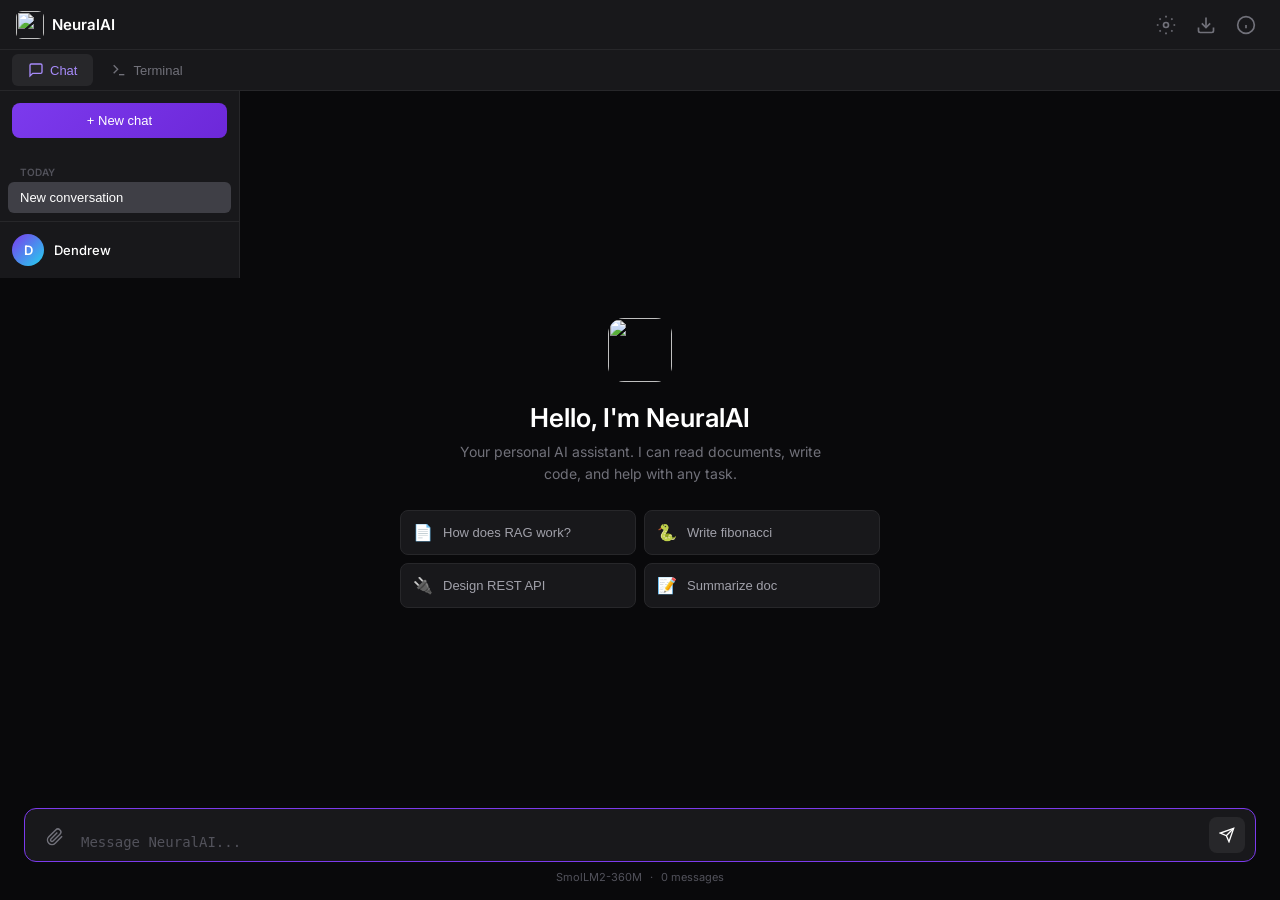
==== from-scratch/web_ui/templates/index.html @ 31407727 "Complete UI rebuild with tabs, terminal, settings" ====
<!DOCTYPE html>
<html lang="en">
<head>
<meta charset="UTF-8">
<meta name="viewport" content="width=device-width, initial-scale=1.0">
<title>NeuralAI</title>
<link href="https://fonts.googleapis.com/css2?family=Inter:wght@400;500;600&display=swap" rel="stylesheet">
<style>
*{box-sizing:border-box;margin:0;padding:0}
body{font-family:Inter,system-ui,sans-serif;background:#09090b;color:#e4e4e7;height:100vh;display:flex;flex-direction:column;overflow:hidden}

/* Header */
.header{height:50px;background:#18181b;border-bottom:1px solid #27272a;display:flex;align-items:center;padding:0 16px;gap:12px;flex-shrink:0}
.logo{display:flex;align-items:center;gap:8px;color:#fff;font-weight:600;font-size:15px;text-decoration:none}
.logo img{width:28px;height:28px;border-radius:6px}
.header-right{margin-left:auto;display:flex;align-items:center;gap:4px}
.icon-btn{width:36px;height:36px;border:none;background:transparent;border-radius:8px;cursor:pointer;display:flex;align-items:center;justify-content:center;color:#71717a}
.icon-btn:hover{background:#27272a;color:#fff}

/* Tab bar */
.tab-bar{display:flex;gap:2px;padding:4px 12px;background:#18181b;border-bottom:1px solid #27272a}
.tab-btn{padding:8px 16px;border:none;background:transparent;color:#71717a;font-size:13px;font-weight:500;cursor:pointer;border-radius:6px;display:flex;align-items:center;gap:6px}
.tab-btn:hover{background:#27272a;color:#a1a1aa}
.tab-btn.active{background:#27272a;color:#a78bfa}
.tab-btn svg{width:16px;height:16px}

/* Tab content */
.tab-content{display:none;flex:1;overflow:hidden}
.tab-content.active{display:flex;flex-direction:column}

/* Main layout */
.main{display:flex;flex:1;overflow:hidden}

/* Sidebar */
.sidebar{width:240px;background:#18181b;border-right:1px solid #27272a;display:flex;flex-direction:column;flex-shrink:0}
.sidebar-header{padding:12px}
.new-chat-btn{display:flex;align-items:center;justify-content:center;gap:8px;width:100%;padding:10px;background:linear-gradient(135deg,#7c3aed,#6d28d9);border:none;border-radius:8px;color:#fff;font-size:13px;font-weight:500;cursor:pointer}
.new-chat-btn:hover{opacity:0.9}
.sidebar-history{flex:1;overflow-y:auto;padding:8px}
.history-label{font-size:10px;font-weight:600;color:#52525b;text-transform:uppercase;padding:8px 12px 4px}
.history-item{width:100%;display:flex;align-items:center;gap:8px;padding:8px 12px;border-radius:6px;font-size:13px;color:#a1a1aa;cursor:pointer;border:none;background:transparent;text-align:left}
.history-item:hover{background:#27272a;color:#fff}
.history-item.active{background:#3f3f46;color:#fff}
.sidebar-footer{padding:12px;border-top:1px solid #27272a}
.user-info{display:flex;align-items:center;gap:10px}
.user-avatar{width:32px;height:32px;border-radius:50%;background:linear-gradient(135deg,#7c3aed,#22d3ee);display:flex;align-items:center;justify-content:center;color:#fff;font-size:13px;font-weight:600}
.user-name{font-size:13px;font-weight:500;color:#fff}

/* Chat area */
.chat-area{flex:1;display:flex;flex-direction:column;overflow:hidden;background:#09090b}

/* Welcome */
.welcome{flex:1;display:flex;flex-direction:column;align-items:center;justify-content:center;padding:40px;text-align:center}
.welcome-logo{width:64px;height:64px;margin-bottom:20px}
.welcome-logo img{width:100%;height:100%;border-radius:16px}
.welcome h1{font-size:26px;font-weight:600;color:#fff;margin-bottom:8px}
.welcome p{font-size:14px;color:#71717a;max-width:400px;line-height:1.6;margin-bottom:24px}
.prompt-grid{display:grid;grid-template-columns:repeat(2,1fr);gap:8px;max-width:480px;width:100%}
.prompt-card{display:flex;align-items:center;gap:10px;padding:12px;background:#18181b;border:1px solid #27272a;border-radius:8px;font-size:13px;color:#a1a1aa;cursor:pointer;text-align:left}
.prompt-card:hover{background:#27272a;border-color:#3f3f46;color:#fff}
.prompt-icon{font-size:16px}

/* Messages */
.messages{display:flex;flex-direction:column;gap:12px;padding:16px 24px;overflow-y:auto;flex:1}
.messages::-webkit-scrollbar{width:4px}
.messages::-webkit-scrollbar-thumb{background:#27272a;border-radius:2px}
.message{display:flex;gap:12px;max-width:720px;animation:fadeIn .2s}
@keyframes fadeIn{from{opacity:0;transform:translateY(8px)}to{opacity:1;transform:translateY(0)}}
.message.user{flex-direction:row-reverse;margin-left:auto}
.msg-avatar{width:28px;height:28px;border-radius:50%;flex-shrink:0;display:flex;align-items:center;justify-content:center;font-size:12px;font-weight:600}
.message.assistant .msg-avatar{background:#7c3aed;color:#fff}
.message.user .msg-avatar{background:#2563eb;color:#fff}
.msg-bubble{padding:10px 14px;border-radius:12px;font-size:14px;line-height:1.6;white-space:pre-wrap;word-break:break-word}
.message.assistant .msg-bubble{background:#18181b;border:1px solid #27272a;border-radius:12px 12px 12px 4px;color:#e4e4e7}
.message.user .msg-bubble{background:#1e1b4b;border-radius:12px 12px 4px 12px;color:#c4b5fd}
.msg-bubble pre{background:#09090b;border:1px solid #27272a;border-radius:6px;padding:10px;margin:8px 0;overflow-x:auto;font-size:12px}
.msg-bubble code{background:#27272a;padding:2px 4px;border-radius:3px;font-size:12px;color:#a78bfa}
.msg-bubble pre code{background:transparent;padding:0}

/* Thinking */
.thinking{display:flex;align-items:center;gap:6px;color:#71717a;font-size:13px}
.dots{display:flex;gap:3px}
.dots span{width:4px;height:4px;background:#7c3aed;border-radius:50%;animation:bounce 1.2s infinite}
.dots span:nth-child(2){animation-delay:.2s}
.dots span:nth-child(3){animation-delay:.4s}
@keyframes bounce{0%,60%,100%{transform:translateY(0)}30%{transform:translateY(-4px)}}

/* Input area */
.input-area{padding:12px 24px 16px;flex-shrink:0}
.input-wrapper{display:flex;align-items:flex-end;gap:10px;background:#18181b;border:1px solid #27272a;border-radius:12px;padding:8px 10px 8px 14px}
.input-wrapper:focus-within{border-color:#7c3aed}
textarea{flex:1;border:none;outline:none;background:transparent;color:#e4e4e7;font-size:14px;resize:none;max-height:120px;line-height:1.5}
textarea::placeholder{color:#52525b}
.attach-btn{width:32px;height:32px;border:none;background:transparent;border-radius:6px;cursor:pointer;display:flex;align-items:center;justify-content:center;color:#71717a}
.attach-btn:hover{background:#27272a;color:#a78bfa}
.send-btn{width:36px;height:36px;border-radius:8px;border:none;background:#7c3aed;cursor:pointer;display:flex;align-items:center;justify-content:center;flex-shrink:0}
.send-btn:hover{background:#6d28d9}
.send-btn:disabled{background:#27272a;cursor:not-allowed}
.send-btn svg{width:16px;height:16px;stroke:#fff}
.input-footer{display:flex;justify-content:center;gap:8px;margin-top:8px}
.footer-stat{font-size:11px;color:#52525b}

/* Attached files */
.attached-files{display:flex;flex-wrap:wrap;gap:4px;padding:8px 24px;background:#18181b;border-bottom:1px solid #27272a}
.file-chip{display:flex;align-items:center;gap:4px;padding:4px 10px;background:#27272a;border:1px solid #3f3f46;border-radius:20px;font-size:11px;color:#a78bfa;cursor:pointer}
.file-chip:hover{background:#3f3f46}

/* Terminal */
.terminal-wrap{flex:1;display:flex;flex-direction:column;background:#09090b}
.terminal-header{display:flex;align-items:center;gap:12px;padding:8px 16px;background:#18181b;border-bottom:1px solid #27272a}
.terminal-dots{display:flex;gap:6px}
.terminal-dot{width:12px;height:12px;border-radius:50%}
.dot-red{background:#ef4444}.dot-yellow{background:#fbbf24}.dot-green{background:#22c55e}
.terminal-title{flex:1;text-align:center;font-size:12px;color:#71717a;font-family:monospace}
.term-btn{padding:4px 10px;background:#27272a;border:1px solid #3f3f46;border-radius:4px;color:#a1a1aa;font-size:11px;cursor:pointer}
.term-btn:hover{background:#3f3f46;color:#fff}
.term-btn.danger:hover{background:#7f1d1d;border-color:#b91c1c;color:#fca5a5}
#terminal-output{flex:1;overflow-y:auto;padding:12px 16px;font-family:monospace;font-size:13px;line-height:1.5;color:#e4e4e7;white-space:pre-wrap}
.term-line{margin-bottom:2px}
.term-line.error{color:#f87171}.term-line.success{color:#4ade80}.term-line.info{color:#60a5fa}
#terminal-input-row{display:flex;align-items:center;gap:8px;padding:8px 16px;background:#18181b;border-top:1px solid #27272a}
#terminal-input{flex:1;background:transparent;border:none;outline:none;color:#22d3ee;font-family:monospace;font-size:13px}

/* Settings modal */
.settings-modal{position:fixed;inset:0;background:rgba(0,0,0,0.7);display:none;align-items:center;justify-content:center;z-index:100}
.settings-modal.open{display:flex}
.settings-panel{width:400px;background:#18181b;border:1px solid #27272a;border-radius:12px;padding:20px}
.settings-title{font-size:16px;font-weight:600;color:#fff;margin-bottom:16px}
.settings-row{display:flex;align-items:center;justify-content:space-between;padding:12px 0;border-bottom:1px solid #27272a}
.settings-label{font-size:13px;color:#a1a1aa}
.settings-value{font-size:13px;color:#e4e4e7}
.close-btn{margin-top:16px;width:100%;padding:10px;background:#27272a;border:none;border-radius:8px;color:#fff;font-size:13px;cursor:pointer}
.close-btn:hover{background:#3f3f46}

/* Toast */
.toast{position:fixed;bottom:24px;right:24px;padding:12px 16px;background:#18181b;border:1px solid #27272a;border-radius:8px;font-size:13px;color:#e4e4e7;z-index:99;animation:slideUp .3s}
@keyframes slideUp{from{opacity:0;transform:translateY(10px)}to{opacity:1;transform:translateY(0)}}
.toast.success{border-color:#22c55e}
.toast.error{border-color:#ef4444}
</style>
</head>
<body>
<div class="header">
<a href="/" class="logo"><img src="/static/logo.png" alt="">NeuralAI</a>
<div class="header-right">
<button class="icon-btn" id="settingsBtn" title="Settings"><svg width="20" height="20" viewBox="0 0 24 24" fill="none" stroke="currentColor" stroke-width="2"><circle cx="12" cy="12" r="3"/><path d="M12 1v2m0 18v2M4.22 4.22l1.42 1.42m12.72 12.72 1.42 1.42M1 12h2m18 0h2M4.22 19.78l1.42-1.42M18.36 5.64l1.42-1.42"/></svg></button>
<button class="icon-btn" id="exportBtn" title="Export"><svg width="20" height="20" viewBox="0 0 24 24" fill="none" stroke="currentColor" stroke-width="2"><path d="M21 15v4a2 2 0 0 1-2 2H5a2 2 0 0 1-2-2v-4"/><polyline points="7 10 12 15 17 10"/><line x1="12" y1="15" x2="12" y2="3"/></svg></button>
<button class="icon-btn" id="infoBtn" title="Info"><svg width="20" height="20" viewBox="0 0 24 24" fill="none" stroke="currentColor" stroke-width="2"><circle cx="12" cy="12" r="10"/><line x1="12" y1="16" x2="12" y2="12"/><line x1="12" y1="8" x2="12.01" y2="8"/></svg></button>
</div>
</div>

<div class="tab-bar">
<button class="tab-btn active" data-tab="chat"><svg viewBox="0 0 24 24" fill="none" stroke="currentColor" stroke-width="2"><path d="M21 15a2 2 0 0 1-2 2H7l-4 4V5a2 2 0 0 1 2-2h14a2 2 0 0 1 2 2z"/></svg>Chat</button>
<button class="tab-btn" data-tab="terminal"><svg viewBox="0 0 24 24" fill="none" stroke="currentColor" stroke-width="2"><polyline points="4 17 10 11 4 5"/><line x1="12" y1="19" x2="20" y2="19"/></svg>Terminal</button>
</div>

<div class="main">
<div class="tab-content active" id="tab-chat">
<div class="sidebar">
<div class="sidebar-header"><button class="new-chat-btn" id="newChatBtn">+ New chat</button></div>
<div class="sidebar-history"><div class="history-label">Today</div><button class="history-item active">New conversation</button></div>
<div class="sidebar-footer"><div class="user-info"><div class="user-avatar">D</div><div class="user-name">Dendrew</div></div></div>
</div>

<div class="chat-area">
<div class="welcome" id="welcomeScreen">
<div class="welcome-logo"><img src="/static/logo.png" alt=""></div>
<h1>Hello, I'm NeuralAI</h1>
<p>Your personal AI assistant. I can read documents, write code, and help with any task.</p>
<div class="prompt-grid">
<button class="prompt-card" data-prompt="How does RAG work?"><span class="prompt-icon">📄</span>How does RAG work?</button>
<button class="prompt-card" data-prompt="Write fibonacci in Python"><span class="prompt-icon">🐍</span>Write fibonacci</button>
<button class="prompt-card" data-prompt="Design a REST API"><span class="prompt-icon">🔌</span>Design REST API</button>
<button class="prompt-card" data-prompt="Summarize this document"><span class="prompt-icon">📝</span>Summarize doc</button>
</div>
</div>
<div class="messages" id="messages"></div>
<div class="input-area">
<div class="input-wrapper">
<button class="attach-btn" id="attachBtn" title="Upload document"><svg width="18" height="18" viewBox="0 0 24 24" fill="none" stroke="currentColor" stroke-width="2"><path d="M21.44 11.05l-9.19 9.19a6 6 0 0 1-8.49-8.49l9.19-9.19a4 4 0 0 1 5.66 5.66l-9.2 9.19a2 2 0 0 1-2.83-2.83l8.49-8.48"/></svg></button>
<textarea id="chatInput" placeholder="Message NeuralAI..." rows="1" autofocus></textarea>
<button class="send-btn" id="sendBtn" disabled><svg viewBox="0 0 24 24" fill="none" stroke="currentColor" stroke-width="2"><line x1="22" y1="2" x2="11" y2="13"/><polygon points="22 2 15 22 11 13 2 9 22 2"/></svg></button>
</div>
<div class="input-footer"><span class="footer-stat">SmolLM2-360M</span><span class="footer-stat">·</span><span class="footer-stat" id="msgCount">0 messages</span></div>
</div>
</div>
</div>

<div class="tab-content" id="tab-terminal">
<div class="terminal-wrap">
<div class="terminal-header">
<div class="terminal-dots"><div class="terminal-dot dot-red"></div><div class="terminal-dot dot-yellow"></div><div class="terminal-dot dot-green"></div></div>
<span class="terminal-title">neural@NeuralAI:~</span>
<button class="term-btn" onclick="clearTerm()">Clear</button>
<button class="term-btn" onclick="restartTerm()">Restart</button>
</div>
<div id="terminal-output"></div>
<div id="terminal-input-row">
<span style="color:#a78bfa">$</span>
<input type="text" id="terminal-input" placeholder="Type command..." autocomplete="off">
</div>
</div>
</div>
</div>

<div class="settings-modal" id="settingsModal">
<div class="settings-panel">
<div class="settings-title">⚙️ Settings</div>
<div class="settings-row"><span class="settings-label">Model</span><span class="settings-value">SmolLM2-360M</span></div>
<div class="settings-row"><span class="settings-label">Device</span><span class="settings-value" id="setDevice">CPU</span></div>
<div class="settings-row"><span class="settings-label">Version</span><span class="settings-value">2.5</span></div>
<div class="settings-row"><span class="settings-label">RAG</span><span class="settings-value" id="setRag">✓ Active</span></div>
<div class="settings-row"><span class="settings-label">Files indexed</span><span class="settings-value" id="setFiles">0</span></div>
<div class="settings-row"><span class="settings-label">Uplink</span><span class="settings-value" id="setUplink">—</span></div>
<button class="close-btn" onclick="closeSettings()">Close</button>
</div>
</div>

<script>
// State
let conversation=[],isStreaming=false,attachedFiles={},termSid=null;

// Elements
const messagesEl=document.getElementById('messages');
const welcomeScreen=document.getElementById('welcomeScreen');
const chatInput=document.getElementById('chatInput');
const sendBtn=document.getElementById('sendBtn');
const newChatBtn=document.getElementById('newChatBtn');
const attachBtn=document.getElementById('attachBtn');
const msgCountEl=document.getElementById('msgCount');
const settingsModal=document.getElementById('settingsModal');

// Helpers
const esc=t=>t.replace(/&/g,'&amp;').replace(/</g,'&lt;').replace(/>/g,'&gt;');
const fmt=t=>{let o=esc(t);o=o.replace(/```(\w*)\n?([\s\S]*?)```/g,(_,l,c)=>`<pre><code>${c.trim()}</code></pre>`);o=o.replace(/`([^`]+)`/g,'<code>$1</code>');o=o.replace(/\*\*([^*]+)\*\*/g,'<strong>$1</strong>');return o.replace(/\n/g,'<br>');};
const toast=(m,t='')=>{const d=document.createElement('div');d.className='toast '+(t||'');d.textContent=m;document.body.appendChild(d);setTimeout(()=>d.remove(),3000);};
const scroll=()=>messagesEl.scrollTop=messagesEl.scrollHeight;
const updateCount=()=>msgCountEl.textContent=conversation.filter(m=>m.role!=='system').length+' messages';

// Tab switching
document.querySelectorAll('.tab-btn').forEach(btn=>{
btn.addEventListener('click',()=>{
document.querySelectorAll('.tab-btn').forEach(b=>b.classList.remove('active'));
document.querySelectorAll('.tab-content').forEach(c=>c.classList.remove('active'));
btn.classList.add('active');
document.getElementById('tab-'+btn.dataset.tab).classList.add('active');
if(btn.dataset.tab==='terminal' && !termSid) initTerm();
});
});

// Settings
document.getElementById('settingsBtn').addEventListener('click',()=>{
fetch('/api/status').then(r=>r.json()).then(d=>{
document.getElementById('setDevice').textContent=d.device||'CPU';
document.getElementById('setRag').textContent=d.rag?'✓ Active':'✗ Off';
document.getElementById('setFiles').textContent=d.indexed_files||0;
document.getElementById('setUplink').textContent=d.uplink||'offline';
settingsModal.classList.add('open');
});
});
const closeSettings=()=>settingsModal.classList.remove('open');
settingsModal.addEventListener('click',e=>{if(e.target===settingsModal)closeSettings();});

// Export
document.getElementById('exportBtn').addEventListener('click',()=>{
if(!conversation.length){toast('No conversation','error');return;}
const md=conversation.filter(m=>m.role!=='system').map(m=>`**${m.role}:** ${m.content}`).join('\n\n');
const b=new Blob([`# NeuralAI Chat\n\n${md}`],{type:'text/markdown'});
const a=document.createElement('a');a.href=URL.createObjectURL(b);a.download='neuralai.md';a.click();
toast('Exported!','success');
});

// Info
document.getElementById('infoBtn').addEventListener('click',()=>{
fetch('/api/status').then(r=>r.json()).then(d=>toast(`NeuralAI ${d.version||'2.5'} | ${d.device||'CPU'} | RAG: ${d.rag?'✓':'✗'}`,'success'));
});

// New chat
newChatBtn.addEventListener('click',()=>{
conversation=[];messagesEl.innerHTML='';welcomeScreen.style.display='flex';
chatInput.value='';attachedFiles={};updateCount();
document.getElementById('attachedFiles')?.remove();
});

// Input
chatInput.addEventListener('input',()=>{
chatInput.style.height='auto';
chatInput.style.height=Math.min(chatInput.scrollHeight,120)+'px';
sendBtn.disabled=!chatInput.value.trim()||isStreaming;
});
chatInput.addEventListener('keydown',e=>{if(e.key==='Enter'&&!e.shiftKey){e.preventDefault();if(!sendBtn.disabled)sendMsg();}});
sendBtn.addEventListener('click',()=>{if(!sendBtn.disabled)sendMsg();});

// Prompts
document.querySelectorAll('.prompt-card').forEach(b=>{
b.addEventListener('click',()=>{chatInput.value=b.dataset.prompt;chatInput.dispatchEvent(new Event('input'));sendMsg();});
});

// Attach
attachBtn.addEventListener('click',()=>{
const i=document.createElement('input');i.type='file';i.accept='.pdf,.docx,.doc,.txt,.md';
i.onchange=async()=>{
if(!i.files[0])return;
const f=i.files[0],fd=new FormData();fd.append('file',f);
toast(`Uploading ${f.name}...`);
try{
const r=await fetch('/api/upload',{method:'POST',body:fd}),d=await r.json();
if(d.error){toast(d.error,'error');return;}
attachedFiles[d.file_id]=d.filename;
toast(d.message,'success');
let el=document.getElementById('attachedFiles');
if(!el){el=document.createElement('div');el.id='attachedFiles';el.className='attached-files';document.querySelector('.chat-area').insertBefore(el,document.querySelector('.input-area'));}
el.innerHTML=Object.values(attachedFiles).map(n=>`<span class="file-chip">📄 ${n}</span>`).join('');
}catch(e){toast('Upload failed','error');}
};
i.click();
});

// Send message
async function sendMsg(){
const msg=chatInput.value.trim();if(!msg||isStreaming)return;
welcomeScreen.style.display='none';
addMsg('user',msg);
conversation.push({role:'user',content:msg});
chatInput.value='';chatInput.style.height='auto';updateCount();
isStreaming=true;sendBtn.disabled=false;
sendBtn.innerHTML='<svg width="16" height="16" viewBox="0 0 24 24" fill="none" stroke="currentColor" stroke-width="2"><rect x="6" y="4" width="4" height="16"/><rect x="14" y="4" width="4" height="16"/></svg>';

const el=addMsg('assistant',''),b=el.querySelector('.msg-bubble');
b.innerHTML='<div class="thinking"><div class="dots"><span></span><span></span><span></span></div> Thinking...</div>';
scroll();
try{
const r=await fetch('/api/chat',{method:'POST',headers:{'Content-Type':'application/json'},body:JSON.stringify({prompt:msg,temperature:0.7,max_tokens:512,messages:conversation,file_ids:Object.keys(attachedFiles)})});
if(!r.ok)throw new Error('HTTP '+r.status);
const reader=r.body.getReader(),dec=new TextDecoder();
let full='';b.innerHTML='';
while(true){
const {done,value}=await reader.read();if(done)break;
const chunk=dec.decode(value,{stream:true});
for(const line of chunk.split('\n')){
if(line.startsWith('data: ')){
const raw=line.slice(6).trim();
if(raw==='[DONE]'){isStreaming=false;break;}
try{const p=JSON.parse(raw);if(p.content){full+=p.content;b.innerHTML=fmt(full);scroll();}}catch(e){}
}
}
}
conversation.push({role:'assistant',content:full});
}catch(e){b.innerHTML='<span style="color:#f87171">Error: '+e.message+'</span>';}
finally{isStreaming=false;sendBtn.disabled=!chatInput.value.trim();sendBtn.innerHTML='<svg viewBox="0 0 24 24" fill="none" stroke="currentColor" stroke-width="2"><line x1="22" y1="2" x2="11" y2="13"/><polygon points="22 2 15 22 11 13 2 9 22 2"/></svg>';}
}

function addMsg(role,txt){
const d=document.createElement('div');d.className='message '+role;
const av=role==='assistant'?'<div class="msg-avatar">N</div>':'<div class="msg-avatar">D</div>';
d.innerHTML=av+`<div class="msg-bubble">${esc(txt)}</div>`;
messagesEl.appendChild(d);scroll();return d;
}

// Terminal
async function initTerm(){
try{
const r=await fetch('/api/terminal/create',{method:'POST'}),d=await r.json();
termSid=d.session_id;
}catch(e){termOut('Terminal init failed: '+e.message,'error');}
}

function termOut(txt,cls=''){
const el=document.getElementById('terminal-output');
el.innerHTML+=`<div class="term-line ${cls}">${esc(txt)}</div>`;
el.scrollTop=el.scrollHeight;
}

const clearTerm=()=>document.getElementById('terminal-output').innerHTML='';
const restartTerm=async()=>{if(termSid){await fetch('/api/terminal/'+termSid+'/stop',{method:'POST'});termSid=null;}clearTerm();initTerm();};

document.getElementById('terminal-input').addEventListener('keydown',async e=>{
if(e.key!=='Enter')return;
const inp=e.target,cmd=inp.value.trim();inp.value='';
if(!cmd)return;
if(cmd==='clear'){clearTerm();return;}
if(cmd==='help'){termOut('Commands: help, clear, model, uplink, neural <msg>');return;}
if(cmd==='model'){const d=await fetch('/api/status').then(r=>r.json());termOut(`Model: ${d.model} (${d.device})`);return;}
if(cmd==='uplink'){try{const d=await fetch('http://localhost:7000/health').then(r=>r.json());termOut(`Uplink: ${d.status} | Tasks: ${d.active_tasks}`,'success');}catch{termOut('Uplink: offline','error');}return;}
if(cmd.startsWith('neural ')){
const msg=cmd.slice(7);termOut('[NeuralAI] Thinking...','info');
try{
const r=await fetch('/api/chat',{method:'POST',headers:{'Content-Type':'application/json'},body:JSON.stringify({prompt:msg,messages:[{role:'user',content:msg}],max_tokens:256})});
const reader=r.body.getReader(),dec=new TextDecoder();let full='';
while(true){const {done,value}=await reader.read();if(done)break;const c=dec.decode(value);for(const l of c.split('\n')){if(l.startsWith('data: ')){const raw=l.slice(6).trim();if(raw==='[DONE]')break;try{const p=JSON.parse(raw);if(p.content)full+=p.content;}catch{}}}termOut(full,'success');}
catch(e){termOut('Error: '+e.message,'error');}return;
}
if(!termSid){termOut('Terminal not ready','error');return;}
try{await fetch('/api/terminal/'+termSid+'/write',{method:'POST',headers:{'Content-Type':'application/json'},body:JSON.stringify({input:cmd+'\n'})});}catch{termOut('Write failed','error');}
});

chatInput.dispatchEvent(new Event('input'));
</script>
</body>
</html>
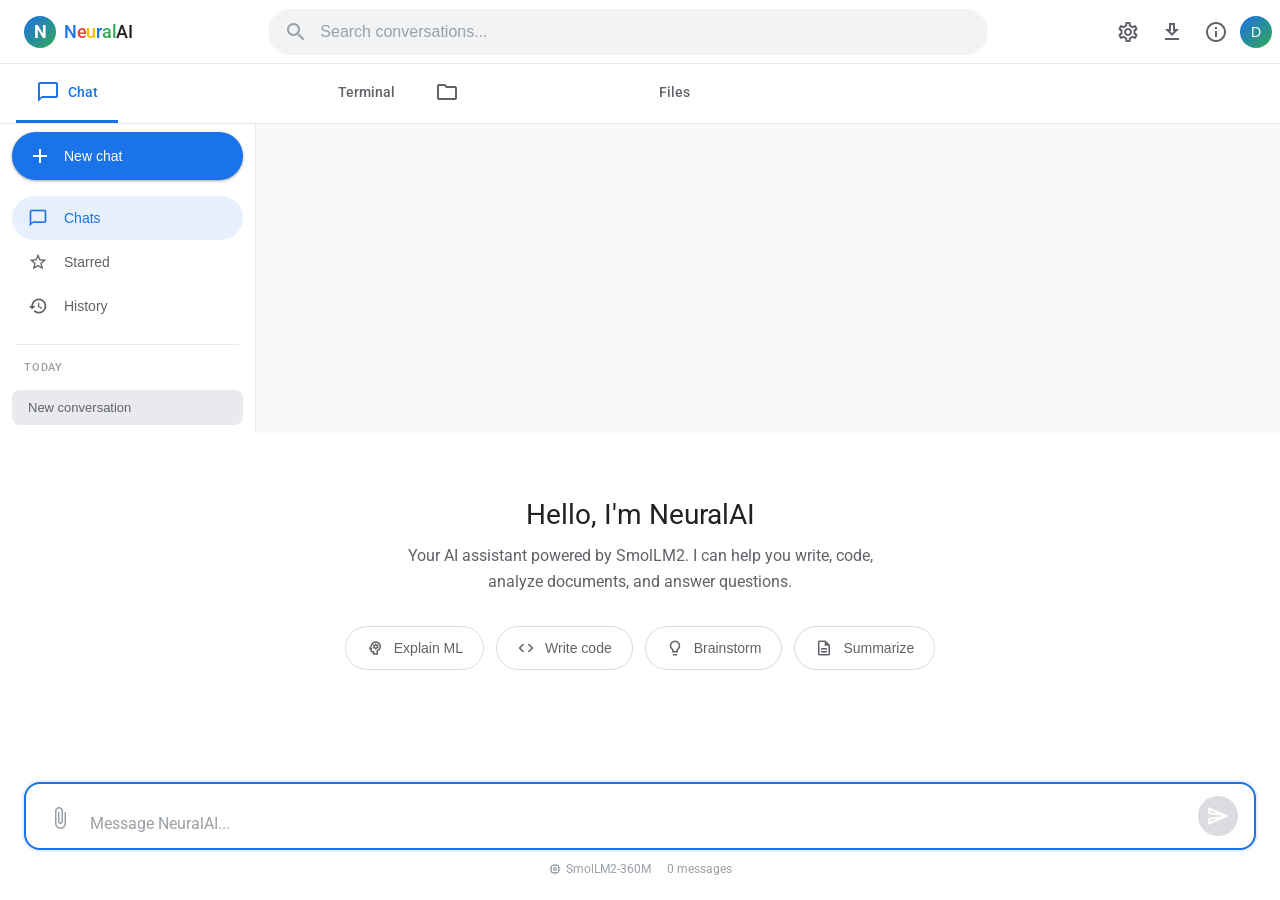
==== commit 01c8b04e: "Google-style UI redesign: clean white Material Design, tabbed interface, terminal panel, file upload" ====
--- a/from-scratch/web_ui/templates/index.html
+++ b/from-scratch/web_ui/templates/index.html
@@ -4,397 +4,1462 @@
 <meta charset="UTF-8">
 <meta name="viewport" content="width=device-width, initial-scale=1.0">
 <title>NeuralAI</title>
-<link href="https://fonts.googleapis.com/css2?family=Inter:wght@400;500;600&display=swap" rel="stylesheet">
+<link href="https://fonts.googleapis.com/css2?family=Google+Sans:wght@400;500;700&family=Roboto:wght@400;500&display=swap" rel="stylesheet">
+<link href="https://fonts.googleapis.com/icon?family=Material+Icons+Outlined" rel="stylesheet">
 <style>
-*{box-sizing:border-box;margin:0;padding:0}
-body{font-family:Inter,system-ui,sans-serif;background:#09090b;color:#e4e4e7;height:100vh;display:flex;flex-direction:column;overflow:hidden}
-
-/* Header */
-.header{height:50px;background:#18181b;border-bottom:1px solid #27272a;display:flex;align-items:center;padding:0 16px;gap:12px;flex-shrink:0}
-.logo{display:flex;align-items:center;gap:8px;color:#fff;font-weight:600;font-size:15px;text-decoration:none}
-.logo img{width:28px;height:28px;border-radius:6px}
-.header-right{margin-left:auto;display:flex;align-items:center;gap:4px}
-.icon-btn{width:36px;height:36px;border:none;background:transparent;border-radius:8px;cursor:pointer;display:flex;align-items:center;justify-content:center;color:#71717a}
-.icon-btn:hover{background:#27272a;color:#fff}
-
-/* Tab bar */
-.tab-bar{display:flex;gap:2px;padding:4px 12px;background:#18181b;border-bottom:1px solid #27272a}
-.tab-btn{padding:8px 16px;border:none;background:transparent;color:#71717a;font-size:13px;font-weight:500;cursor:pointer;border-radius:6px;display:flex;align-items:center;gap:6px}
-.tab-btn:hover{background:#27272a;color:#a1a1aa}
-.tab-btn.active{background:#27272a;color:#a78bfa}
-.tab-btn svg{width:16px;height:16px}
-
-/* Tab content */
-.tab-content{display:none;flex:1;overflow:hidden}
-.tab-content.active{display:flex;flex-direction:column}
-
-/* Main layout */
-.main{display:flex;flex:1;overflow:hidden}
-
-/* Sidebar */
-.sidebar{width:240px;background:#18181b;border-right:1px solid #27272a;display:flex;flex-direction:column;flex-shrink:0}
-.sidebar-header{padding:12px}
-.new-chat-btn{display:flex;align-items:center;justify-content:center;gap:8px;width:100%;padding:10px;background:linear-gradient(135deg,#7c3aed,#6d28d9);border:none;border-radius:8px;color:#fff;font-size:13px;font-weight:500;cursor:pointer}
-.new-chat-btn:hover{opacity:0.9}
-.sidebar-history{flex:1;overflow-y:auto;padding:8px}
-.history-label{font-size:10px;font-weight:600;color:#52525b;text-transform:uppercase;padding:8px 12px 4px}
-.history-item{width:100%;display:flex;align-items:center;gap:8px;padding:8px 12px;border-radius:6px;font-size:13px;color:#a1a1aa;cursor:pointer;border:none;background:transparent;text-align:left}
-.history-item:hover{background:#27272a;color:#fff}
-.history-item.active{background:#3f3f46;color:#fff}
-.sidebar-footer{padding:12px;border-top:1px solid #27272a}
-.user-info{display:flex;align-items:center;gap:10px}
-.user-avatar{width:32px;height:32px;border-radius:50%;background:linear-gradient(135deg,#7c3aed,#22d3ee);display:flex;align-items:center;justify-content:center;color:#fff;font-size:13px;font-weight:600}
-.user-name{font-size:13px;font-weight:500;color:#fff}
-
-/* Chat area */
-.chat-area{flex:1;display:flex;flex-direction:column;overflow:hidden;background:#09090b}
-
-/* Welcome */
-.welcome{flex:1;display:flex;flex-direction:column;align-items:center;justify-content:center;padding:40px;text-align:center}
-.welcome-logo{width:64px;height:64px;margin-bottom:20px}
-.welcome-logo img{width:100%;height:100%;border-radius:16px}
-.welcome h1{font-size:26px;font-weight:600;color:#fff;margin-bottom:8px}
-.welcome p{font-size:14px;color:#71717a;max-width:400px;line-height:1.6;margin-bottom:24px}
-.prompt-grid{display:grid;grid-template-columns:repeat(2,1fr);gap:8px;max-width:480px;width:100%}
-.prompt-card{display:flex;align-items:center;gap:10px;padding:12px;background:#18181b;border:1px solid #27272a;border-radius:8px;font-size:13px;color:#a1a1aa;cursor:pointer;text-align:left}
-.prompt-card:hover{background:#27272a;border-color:#3f3f46;color:#fff}
-.prompt-icon{font-size:16px}
+*,*::before,*::after{box-sizing:border-box;margin:0;padding:0}
+
+:root {
+  --google-blue: #1a73e8;
+  --google-blue-light: #e8f0fe;
+  --google-blue-dark: #1557b0;
+  --google-green: #34a853;
+  --google-yellow: #fbbc04;
+  --google-red: #ea4335;
+  --gray-50: #f8f9fa;
+  --gray-100: #f1f3f4;
+  --gray-200: #e8eaed;
+  --gray-300: #dadce0;
+  --gray-500: #9aa0a6;
+  --gray-700: #5f6368;
+  --gray-900: #202124;
+  --white: #ffffff;
+  --shadow-1: 0 1px 2px 0 rgba(60,64,67,0.3), 0 1px 3px 1px rgba(60,64,67,0.15);
+  --shadow-2: 0 1px 3px 0 rgba(60,64,67,0.3), 0 4px 8px 3px rgba(60,64,67,0.15);
+  --shadow-3: 0 4px 8px 3px rgba(60,64,67,0.15), 0 1px 3px rgba(60,64,67,0.3);
+  --radius: 8px;
+  --radius-lg: 12px;
+  --radius-xl: 16px;
+  --radius-full: 24px;
+}
+
+body {
+  font-family: 'Google Sans', 'Roboto', system-ui, sans-serif;
+  background: var(--gray-50);
+  color: var(--gray-900);
+  height: 100vh;
+  display: flex;
+  flex-direction: column;
+  overflow: hidden;
+  -webkit-font-smoothing: antialiased;
+}
+
+/* Google-style Header */
+.header {
+  height: 64px;
+  background: var(--white);
+  border-bottom: 1px solid var(--gray-200);
+  display: flex;
+  align-items: center;
+  padding: 0 8px 0 16px;
+  gap: 4px;
+  flex-shrink: 0;
+  position: sticky;
+  top: 0;
+  z-index: 100;
+}
+
+.logo {
+  display: flex;
+  align-items: center;
+  gap: 8px;
+  text-decoration: none;
+  padding: 4px 8px;
+  margin-right: 8px;
+}
+
+.logo-icon {
+  width: 32px;
+  height: 32px;
+  border-radius: 50%;
+  background: linear-gradient(135deg, var(--google-blue), var(--google-green));
+  display: flex;
+  align-items: center;
+  justify-content: center;
+  color: white;
+  font-weight: 700;
+  font-size: 18px;
+}
+
+.logo-text {
+  font-size: 18px;
+  font-weight: 500;
+  color: var(--gray-900);
+  letter-spacing: -0.3px;
+}
+
+.logo-text span:nth-child(1) { color: var(--google-blue); }
+.logo-text span:nth-child(2) { color: var(--google-red); }
+.logo-text span:nth-child(3) { color: var(--google-yellow); }
+.logo-text span:nth-child(4) { color: var(--google-blue); }
+.logo-text span:nth-child(5) { color: var(--google-green); }
+
+.search-bar {
+  flex: 1;
+  max-width: 720px;
+  margin: 0 auto;
+}
+
+.search-input-wrap {
+  display: flex;
+  align-items: center;
+  background: var(--gray-100);
+  border-radius: var(--radius-full);
+  padding: 0 16px;
+  height: 46px;
+  transition: background 0.2s, box-shadow 0.2s;
+}
+
+.search-input-wrap:focus-within {
+  background: var(--white);
+  box-shadow: var(--shadow-2);
+}
+
+.search-icon { color: var(--gray-500); margin-right: 12px; }
+
+.search-input {
+  flex: 1;
+  border: none;
+  background: transparent;
+  font-size: 16px;
+  color: var(--gray-900);
+  outline: none;
+}
+
+.search-input::placeholder { color: var(--gray-500); }
+
+.header-actions {
+  display: flex;
+  align-items: center;
+  gap: 4px;
+}
+
+.icon-btn {
+  width: 40px;
+  height: 40px;
+  border-radius: 50%;
+  border: none;
+  background: transparent;
+  color: var(--gray-700);
+  cursor: pointer;
+  display: flex;
+  align-items: center;
+  justify-content: center;
+  transition: background 0.15s;
+}
+
+.icon-btn:hover { background: var(--gray-100); }
+
+.avatar-btn {
+  width: 32px;
+  height: 32px;
+  border-radius: 50%;
+  background: linear-gradient(135deg, var(--google-blue), var(--google-green));
+  color: white;
+  font-weight: 500;
+  font-size: 14px;
+  border: none;
+  cursor: pointer;
+}
+
+/* Main Layout */
+.main {
+  display: flex;
+  flex: 1;
+  overflow: hidden;
+}
+
+/* Sidebar - Google Keep/Drive style */
+.sidebar {
+  width: 256px;
+  background: var(--white);
+  border-right: 1px solid var(--gray-200);
+  display: flex;
+  flex-direction: column;
+  flex-shrink: 0;
+  overflow: hidden;
+}
+
+.sidebar-nav {
+  padding: 8px 12px;
+}
+
+.nav-item {
+  display: flex;
+  align-items: center;
+  gap: 16px;
+  padding: 12px 16px;
+  border-radius: var(--radius-full);
+  font-size: 14px;
+  font-weight: 500;
+  color: var(--gray-700);
+  cursor: pointer;
+  transition: background 0.15s;
+  border: none;
+  background: transparent;
+  width: 100%;
+  text-align: left;
+}
+
+.nav-item:hover { background: var(--gray-100); }
+.nav-item.active {
+  background: var(--google-blue-light);
+  color: var(--google-blue);
+}
+
+.nav-item .material-icons-outlined { font-size: 20px; }
+
+.nav-divider {
+  height: 1px;
+  background: var(--gray-200);
+  margin: 8px 16px;
+}
+
+.nav-label {
+  padding: 8px 24px;
+  font-size: 11px;
+  font-weight: 500;
+  color: var(--gray-500);
+  text-transform: uppercase;
+  letter-spacing: 0.8px;
+}
+
+/* New Chat Button */
+.new-chat-btn {
+  display: flex;
+  align-items: center;
+  gap: 12px;
+  padding: 12px 16px;
+  margin: 8px 12px;
+  background: var(--google-blue);
+  color: white;
+  border: none;
+  border-radius: var(--radius-full);
+  font-size: 14px;
+  font-weight: 500;
+  cursor: pointer;
+  transition: background 0.2s, box-shadow 0.2s;
+  box-shadow: var(--shadow-1);
+}
+
+.new-chat-btn:hover {
+  background: var(--google-blue-dark);
+  box-shadow: var(--shadow-2);
+}
+
+/* History */
+.sidebar-history {
+  flex: 1;
+  overflow-y: auto;
+  padding: 8px 12px;
+}
+
+.history-item {
+  display: flex;
+  align-items: center;
+  gap: 12px;
+  padding: 10px 16px;
+  border-radius: var(--radius);
+  font-size: 13px;
+  color: var(--gray-700);
+  cursor: pointer;
+  transition: background 0.15s;
+  border: none;
+  background: transparent;
+  width: 100%;
+  text-align: left;
+}
+
+.history-item:hover { background: var(--gray-100); }
+.history-item.active { background: var(--gray-200); }
+
+/* Chat Area */
+.chat-area {
+  flex: 1;
+  display: flex;
+  flex-direction: column;
+  overflow: hidden;
+  background: var(--white);
+}
+
+/* Welcome Screen - Google Search style */
+.welcome {
+  flex: 1;
+  display: flex;
+  flex-direction: column;
+  align-items: center;
+  justify-content: center;
+  padding: 48px 24px;
+  text-align: center;
+}
+
+.welcome-logo {
+  width: 120px;
+  height: 120px;
+  margin-bottom: 24px;
+}
+
+.welcome-logo img {
+  width: 100%;
+  height: 100%;
+  border-radius: 50%;
+  object-fit: cover;
+}
+
+.welcome h1 {
+  font-size: 28px;
+  font-weight: 400;
+  color: var(--gray-900);
+  margin-bottom: 12px;
+}
+
+.welcome p {
+  font-size: 16px;
+  color: var(--gray-700);
+  max-width: 480px;
+  line-height: 1.6;
+  margin-bottom: 32px;
+}
+
+/* Quick Actions - Google Doodle style chips */
+.quick-actions {
+  display: flex;
+  flex-wrap: wrap;
+  gap: 12px;
+  justify-content: center;
+  max-width: 600px;
+}
+
+.quick-action {
+  display: flex;
+  align-items: center;
+  gap: 10px;
+  padding: 12px 20px;
+  background: var(--white);
+  border: 1px solid var(--gray-300);
+  border-radius: var(--radius-full);
+  font-size: 14px;
+  color: var(--gray-700);
+  cursor: pointer;
+  transition: all 0.15s;
+}
+
+.quick-action:hover {
+  background: var(--gray-50);
+  border-color: var(--gray-500);
+  box-shadow: var(--shadow-1);
+}
+
+.quick-action .icon {
+  font-size: 18px;
+}
 
 /* Messages */
-.messages{display:flex;flex-direction:column;gap:12px;padding:16px 24px;overflow-y:auto;flex:1}
-.messages::-webkit-scrollbar{width:4px}
-.messages::-webkit-scrollbar-thumb{background:#27272a;border-radius:2px}
-.message{display:flex;gap:12px;max-width:720px;animation:fadeIn .2s}
-@keyframes fadeIn{from{opacity:0;transform:translateY(8px)}to{opacity:1;transform:translateY(0)}}
-.message.user{flex-direction:row-reverse;margin-left:auto}
-.msg-avatar{width:28px;height:28px;border-radius:50%;flex-shrink:0;display:flex;align-items:center;justify-content:center;font-size:12px;font-weight:600}
-.message.assistant .msg-avatar{background:#7c3aed;color:#fff}
-.message.user .msg-avatar{background:#2563eb;color:#fff}
-.msg-bubble{padding:10px 14px;border-radius:12px;font-size:14px;line-height:1.6;white-space:pre-wrap;word-break:break-word}
-.message.assistant .msg-bubble{background:#18181b;border:1px solid #27272a;border-radius:12px 12px 12px 4px;color:#e4e4e7}
-.message.user .msg-bubble{background:#1e1b4b;border-radius:12px 12px 4px 12px;color:#c4b5fd}
-.msg-bubble pre{background:#09090b;border:1px solid #27272a;border-radius:6px;padding:10px;margin:8px 0;overflow-x:auto;font-size:12px}
-.msg-bubble code{background:#27272a;padding:2px 4px;border-radius:3px;font-size:12px;color:#a78bfa}
-.msg-bubble pre code{background:transparent;padding:0}
-
-/* Thinking */
-.thinking{display:flex;align-items:center;gap:6px;color:#71717a;font-size:13px}
-.dots{display:flex;gap:3px}
-.dots span{width:4px;height:4px;background:#7c3aed;border-radius:50%;animation:bounce 1.2s infinite}
-.dots span:nth-child(2){animation-delay:.2s}
-.dots span:nth-child(3){animation-delay:.4s}
-@keyframes bounce{0%,60%,100%{transform:translateY(0)}30%{transform:translateY(-4px)}}
-
-/* Input area */
-.input-area{padding:12px 24px 16px;flex-shrink:0}
-.input-wrapper{display:flex;align-items:flex-end;gap:10px;background:#18181b;border:1px solid #27272a;border-radius:12px;padding:8px 10px 8px 14px}
-.input-wrapper:focus-within{border-color:#7c3aed}
-textarea{flex:1;border:none;outline:none;background:transparent;color:#e4e4e7;font-size:14px;resize:none;max-height:120px;line-height:1.5}
-textarea::placeholder{color:#52525b}
-.attach-btn{width:32px;height:32px;border:none;background:transparent;border-radius:6px;cursor:pointer;display:flex;align-items:center;justify-content:center;color:#71717a}
-.attach-btn:hover{background:#27272a;color:#a78bfa}
-.send-btn{width:36px;height:36px;border-radius:8px;border:none;background:#7c3aed;cursor:pointer;display:flex;align-items:center;justify-content:center;flex-shrink:0}
-.send-btn:hover{background:#6d28d9}
-.send-btn:disabled{background:#27272a;cursor:not-allowed}
-.send-btn svg{width:16px;height:16px;stroke:#fff}
-.input-footer{display:flex;justify-content:center;gap:8px;margin-top:8px}
-.footer-stat{font-size:11px;color:#52525b}
-
-/* Attached files */
-.attached-files{display:flex;flex-wrap:wrap;gap:4px;padding:8px 24px;background:#18181b;border-bottom:1px solid #27272a}
-.file-chip{display:flex;align-items:center;gap:4px;padding:4px 10px;background:#27272a;border:1px solid #3f3f46;border-radius:20px;font-size:11px;color:#a78bfa;cursor:pointer}
-.file-chip:hover{background:#3f3f46}
-
-/* Terminal */
-.terminal-wrap{flex:1;display:flex;flex-direction:column;background:#09090b}
-.terminal-header{display:flex;align-items:center;gap:12px;padding:8px 16px;background:#18181b;border-bottom:1px solid #27272a}
-.terminal-dots{display:flex;gap:6px}
-.terminal-dot{width:12px;height:12px;border-radius:50%}
-.dot-red{background:#ef4444}.dot-yellow{background:#fbbf24}.dot-green{background:#22c55e}
-.terminal-title{flex:1;text-align:center;font-size:12px;color:#71717a;font-family:monospace}
-.term-btn{padding:4px 10px;background:#27272a;border:1px solid #3f3f46;border-radius:4px;color:#a1a1aa;font-size:11px;cursor:pointer}
-.term-btn:hover{background:#3f3f46;color:#fff}
-.term-btn.danger:hover{background:#7f1d1d;border-color:#b91c1c;color:#fca5a5}
-#terminal-output{flex:1;overflow-y:auto;padding:12px 16px;font-family:monospace;font-size:13px;line-height:1.5;color:#e4e4e7;white-space:pre-wrap}
-.term-line{margin-bottom:2px}
-.term-line.error{color:#f87171}.term-line.success{color:#4ade80}.term-line.info{color:#60a5fa}
-#terminal-input-row{display:flex;align-items:center;gap:8px;padding:8px 16px;background:#18181b;border-top:1px solid #27272a}
-#terminal-input{flex:1;background:transparent;border:none;outline:none;color:#22d3ee;font-family:monospace;font-size:13px}
-
-/* Settings modal */
-.settings-modal{position:fixed;inset:0;background:rgba(0,0,0,0.7);display:none;align-items:center;justify-content:center;z-index:100}
-.settings-modal.open{display:flex}
-.settings-panel{width:400px;background:#18181b;border:1px solid #27272a;border-radius:12px;padding:20px}
-.settings-title{font-size:16px;font-weight:600;color:#fff;margin-bottom:16px}
-.settings-row{display:flex;align-items:center;justify-content:space-between;padding:12px 0;border-bottom:1px solid #27272a}
-.settings-label{font-size:13px;color:#a1a1aa}
-.settings-value{font-size:13px;color:#e4e4e7}
-.close-btn{margin-top:16px;width:100%;padding:10px;background:#27272a;border:none;border-radius:8px;color:#fff;font-size:13px;cursor:pointer}
-.close-btn:hover{background:#3f3f46}
-
-/* Toast */
-.toast{position:fixed;bottom:24px;right:24px;padding:12px 16px;background:#18181b;border:1px solid #27272a;border-radius:8px;font-size:13px;color:#e4e4e7;z-index:99;animation:slideUp .3s}
-@keyframes slideUp{from{opacity:0;transform:translateY(10px)}to{opacity:1;transform:translateY(0)}}
-.toast.success{border-color:#22c55e}
-.toast.error{border-color:#ef4444}
+.messages {
+  flex: 1;
+  overflow-y: auto;
+  padding: 24px;
+  display: flex;
+  flex-direction: column;
+  gap: 16px;
+}
+
+.message {
+  display: flex;
+  gap: 16px;
+  max-width: 800px;
+  animation: fadeIn 0.2s ease;
+}
+
+@keyframes fadeIn {
+  from { opacity: 0; transform: translateY(8px); }
+  to { opacity: 1; transform: translateY(0); }
+}
+
+.message.user {
+  flex-direction: row-reverse;
+  margin-left: auto;
+}
+
+.msg-avatar {
+  width: 36px;
+  height: 36px;
+  border-radius: 50%;
+  flex-shrink: 0;
+  display: flex;
+  align-items: center;
+  justify-content: center;
+}
+
+.message.assistant .msg-avatar {
+  background: linear-gradient(135deg, var(--google-blue), var(--google-green));
+  color: white;
+  font-weight: 500;
+}
+
+.message.user .msg-avatar {
+  background: var(--google-blue);
+  color: white;
+  font-weight: 500;
+}
+
+.msg-content {
+  flex: 1;
+  min-width: 0;
+}
+
+.msg-bubble {
+  padding: 16px 20px;
+  border-radius: var(--radius-xl);
+  font-size: 15px;
+  line-height: 1.7;
+  white-space: pre-wrap;
+  word-break: break-word;
+}
+
+.message.assistant .msg-bubble {
+  background: var(--gray-50);
+  border-radius: var(--radius-xl) var(--radius-xl) var(--radius-xl) 4px;
+}
+
+.message.user .msg-bubble {
+  background: var(--google-blue-light);
+  border-radius: var(--radius-xl) var(--radius-xl) 4px var(--radius-xl);
+  color: var(--google-blue-dark);
+}
+
+.msg-bubble pre {
+  background: var(--gray-900);
+  color: #e8eaed;
+  border-radius: var(--radius);
+  padding: 16px;
+  margin: 12px 0;
+  overflow-x: auto;
+  font-family: 'Roboto Mono', monospace;
+  font-size: 13px;
+}
+
+.msg-bubble code {
+  background: var(--gray-200);
+  padding: 2px 6px;
+  border-radius: 4px;
+  font-family: 'Roboto Mono', monospace;
+  font-size: 13px;
+}
+
+.msg-bubble pre code {
+  background: transparent;
+  padding: 0;
+}
+
+/* Thinking Animation */
+.thinking {
+  display: flex;
+  align-items: center;
+  gap: 8px;
+  color: var(--gray-500);
+  font-size: 14px;
+}
+
+.typing-dots {
+  display: flex;
+  gap: 4px;
+}
+
+.typing-dots span {
+  width: 6px;
+  height: 6px;
+  background: var(--google-blue);
+  border-radius: 50%;
+  animation: bounce 1.4s infinite;
+}
+
+.typing-dots span:nth-child(2) { animation-delay: 0.2s; }
+.typing-dots span:nth-child(3) { animation-delay: 0.4s; }
+
+@keyframes bounce {
+  0%, 60%, 100% { transform: translateY(0); }
+  30% { transform: translateY(-6px); }
+}
+
+/* Input Area - Google Chat style */
+.input-area {
+  padding: 16px 24px 24px;
+  flex-shrink: 0;
+  background: var(--white);
+}
+
+.input-wrapper {
+  display: flex;
+  align-items: flex-end;
+  gap: 12px;
+  background: var(--white);
+  border: 2px solid var(--gray-300);
+  border-radius: var(--radius-xl);
+  padding: 12px 16px;
+  transition: border-color 0.2s, box-shadow 0.2s;
+}
+
+.input-wrapper:focus-within {
+  border-color: var(--google-blue);
+  box-shadow: 0 0 0 2px var(--google-blue-light);
+}
+
+.input-actions {
+  display: flex;
+  gap: 4px;
+}
+
+.input-action {
+  width: 36px;
+  height: 36px;
+  border-radius: 50%;
+  border: none;
+  background: transparent;
+  color: var(--gray-500);
+  cursor: pointer;
+  display: flex;
+  align-items: center;
+  justify-content: center;
+  transition: background 0.15s, color 0.15s;
+}
+
+.input-action:hover {
+  background: var(--gray-100);
+  color: var(--gray-700);
+}
+
+textarea {
+  flex: 1;
+  border: none;
+  outline: none;
+  background: transparent;
+  font-size: 16px;
+  font-family: inherit;
+  color: var(--gray-900);
+  resize: none;
+  max-height: 120px;
+  line-height: 1.5;
+}
+
+textarea::placeholder { color: var(--gray-500); }
+
+.send-btn {
+  width: 40px;
+  height: 40px;
+  border-radius: 50%;
+  border: none;
+  background: var(--google-blue);
+  color: white;
+  cursor: pointer;
+  display: flex;
+  align-items: center;
+  justify-content: center;
+  transition: background 0.2s, transform 0.1s;
+  flex-shrink: 0;
+}
+
+.send-btn:hover { background: var(--google-blue-dark); }
+.send-btn:active { transform: scale(0.95); }
+.send-btn:disabled {
+  background: var(--gray-300);
+  cursor: not-allowed;
+}
+
+.input-footer {
+  display: flex;
+  justify-content: center;
+  gap: 16px;
+  margin-top: 12px;
+}
+
+.footer-stat {
+  font-size: 12px;
+  color: var(--gray-500);
+  display: flex;
+  align-items: center;
+  gap: 4px;
+}
+
+/* Attached Files */
+.attached-files {
+  display: flex;
+  flex-wrap: wrap;
+  gap: 8px;
+  padding: 12px 24px;
+  background: var(--gray-50);
+  border-top: 1px solid var(--gray-200);
+}
+
+.file-chip {
+  display: flex;
+  align-items: center;
+  gap: 6px;
+  padding: 6px 12px;
+  background: var(--white);
+  border: 1px solid var(--gray-300);
+  border-radius: var(--radius-full);
+  font-size: 13px;
+  color: var(--gray-700);
+  cursor: pointer;
+  transition: background 0.15s;
+}
+
+.file-chip:hover { background: var(--gray-100); }
+
+/* Tabs */
+.tab-bar {
+  display: flex;
+  gap: 0;
+  padding: 0 16px;
+  background: var(--white);
+  border-bottom: 1px solid var(--gray-200);
+}
+
+.tab-btn {
+  display: flex;
+  align-items: center;
+  gap: 8px;
+  padding: 16px 20px;
+  border: none;
+  background: transparent;
+  color: var(--gray-700);
+  font-size: 14px;
+  font-weight: 500;
+  cursor: pointer;
+  border-bottom: 3px solid transparent;
+  transition: all 0.15s;
+  font-family: inherit;
+}
+
+.tab-btn:hover { background: var(--gray-50); }
+.tab-btn.active {
+  color: var(--google-blue);
+  border-bottom-color: var(--google-blue);
+}
+
+.tab-content {
+  display: none;
+  flex: 1;
+  flex-direction: column;
+  overflow: hidden;
+}
+
+.tab-content.active { display: flex; }
+
+/* Terminal Tab */
+.terminal-wrap {
+  flex: 1;
+  display: flex;
+  flex-direction: column;
+  background: var(--gray-900);
+}
+
+.terminal-header {
+  display: flex;
+  align-items: center;
+  justify-content: space-between;
+  padding: 12px 20px;
+  background: #1a1a1a;
+  border-bottom: 1px solid #333;
+}
+
+.terminal-dots {
+  display: flex;
+  gap: 8px;
+}
+
+.terminal-dot {
+  width: 12px;
+  height: 12px;
+  border-radius: 50%;
+}
+
+.dot-red { background: #ff5f57; }
+.dot-yellow { background: #febc2e; }
+.dot-green { background: #28c840; }
+
+.terminal-title {
+  font-size: 13px;
+  color: var(--gray-500);
+  font-family: 'Roboto Mono', monospace;
+}
+
+.terminal-actions {
+  display: flex;
+  gap: 8px;
+}
+
+.term-action {
+  padding: 6px 12px;
+  background: transparent;
+  border: 1px solid #333;
+  border-radius: var(--radius);
+  color: var(--gray-500);
+  font-size: 12px;
+  cursor: pointer;
+  transition: all 0.15s;
+}
+
+.term-action:hover {
+  background: #222;
+  color: #fff;
+}
+
+#terminal-output {
+  flex: 1;
+  overflow-y: auto;
+  padding: 16px 20px;
+  font-family: 'Roboto Mono', monospace;
+  font-size: 13px;
+  line-height: 1.6;
+  color: #e8eaed;
+  white-space: pre-wrap;
+}
+
+#terminal-input-row {
+  display: flex;
+  align-items: center;
+  gap: 12px;
+  padding: 12px 20px;
+  background: #1a1a1a;
+  border-top: 1px solid #333;
+}
+
+#terminal-input {
+  flex: 1;
+  background: transparent;
+  border: none;
+  outline: none;
+  color: var(--google-green);
+  font-family: 'Roboto Mono', monospace;
+  font-size: 13px;
+}
+
+.term-line { margin-bottom: 4px; }
+.term-line.error { color: var(--google-red); }
+.term-line.success { color: var(--google-green); }
+.term-line.info { color: var(--google-blue); }
+
+/* Settings Modal - Google-style dialog */
+.settings-modal {
+  position: fixed;
+  inset: 0;
+  background: rgba(0, 0, 0, 0.5);
+  display: none;
+  align-items: center;
+  justify-content: center;
+  z-index: 200;
+}
+
+.settings-modal.open { display: flex; }
+
+.settings-panel {
+  width: 480px;
+  max-width: 90vw;
+  background: var(--white);
+  border-radius: var(--radius-xl);
+  box-shadow: var(--shadow-3);
+  overflow: hidden;
+}
+
+.settings-header {
+  display: flex;
+  align-items: center;
+  justify-content: space-between;
+  padding: 16px 24px;
+  border-bottom: 1px solid var(--gray-200);
+}
+
+.settings-title {
+  font-size: 18px;
+  font-weight: 500;
+  color: var(--gray-900);
+}
+
+.settings-body {
+  padding: 16px 24px;
+}
+
+.settings-row {
+  display: flex;
+  align-items: center;
+  justify-content: space-between;
+  padding: 16px 0;
+  border-bottom: 1px solid var(--gray-100);
+}
+
+.settings-row:last-child { border-bottom: none; }
+
+.settings-label {
+  font-size: 14px;
+  color: var(--gray-700);
+}
+
+.settings-value {
+  font-size: 14px;
+  font-weight: 500;
+  color: var(--gray-900);
+}
+
+.status-badge {
+  display: inline-flex;
+  align-items: center;
+  gap: 6px;
+  padding: 4px 12px;
+  background: #e6f4ea;
+  color: var(--google-green);
+  border-radius: var(--radius-full);
+  font-size: 12px;
+  font-weight: 500;
+}
+
+.status-badge.offline {
+  background: var(--gray-100);
+  color: var(--gray-500);
+}
+
+.settings-footer {
+  padding: 16px 24px;
+  border-top: 1px solid var(--gray-200);
+  display: flex;
+  justify-content: flex-end;
+}
+
+.primary-btn {
+  padding: 10px 24px;
+  background: var(--google-blue);
+  color: white;
+  border: none;
+  border-radius: var(--radius-full);
+  font-size: 14px;
+  font-weight: 500;
+  cursor: pointer;
+  transition: background 0.2s;
+}
+
+.primary-btn:hover { background: var(--google-blue-dark); }
+
+/* Toast - Google-style snackbar */
+.toast {
+  position: fixed;
+  bottom: 24px;
+  left: 50%;
+  transform: translateX(-50%);
+  padding: 12px 24px;
+  background: #323232;
+  color: white;
+  border-radius: var(--radius);
+  font-size: 14px;
+  z-index: 300;
+  animation: slideUp 0.3s ease;
+  display: flex;
+  align-items: center;
+  gap: 12px;
+}
+
+@keyframes slideUp {
+  from { opacity: 0; transform: translate(-50%, 20px); }
+  to { opacity: 1; transform: translate(-50%, 0); }
+}
+
+.toast.success { background: var(--google-green); }
+.toast.error { background: var(--google-red); }
+
+/* Responsive */
+@media (max-width: 768px) {
+  .sidebar { display: none; }
+  .logo-text { display: none; }
+  .search-bar { max-width: none; }
+  .welcome h1 { font-size: 22px; }
+  .quick-actions { flex-direction: column; }
+  .message { max-width: 100%; }
+  .input-wrapper { padding: 10px 12px; }
+}
 </style>
 </head>
 <body>
-<div class="header">
-<a href="/" class="logo"><img src="/static/logo.png" alt="">NeuralAI</a>
-<div class="header-right">
-<button class="icon-btn" id="settingsBtn" title="Settings"><svg width="20" height="20" viewBox="0 0 24 24" fill="none" stroke="currentColor" stroke-width="2"><circle cx="12" cy="12" r="3"/><path d="M12 1v2m0 18v2M4.22 4.22l1.42 1.42m12.72 12.72 1.42 1.42M1 12h2m18 0h2M4.22 19.78l1.42-1.42M18.36 5.64l1.42-1.42"/></svg></button>
-<button class="icon-btn" id="exportBtn" title="Export"><svg width="20" height="20" viewBox="0 0 24 24" fill="none" stroke="currentColor" stroke-width="2"><path d="M21 15v4a2 2 0 0 1-2 2H5a2 2 0 0 1-2-2v-4"/><polyline points="7 10 12 15 17 10"/><line x1="12" y1="15" x2="12" y2="3"/></svg></button>
-<button class="icon-btn" id="infoBtn" title="Info"><svg width="20" height="20" viewBox="0 0 24 24" fill="none" stroke="currentColor" stroke-width="2"><circle cx="12" cy="12" r="10"/><line x1="12" y1="16" x2="12" y2="12"/><line x1="12" y1="8" x2="12.01" y2="8"/></svg></button>
-</div>
-</div>
-
-<div class="tab-bar">
-<button class="tab-btn active" data-tab="chat"><svg viewBox="0 0 24 24" fill="none" stroke="currentColor" stroke-width="2"><path d="M21 15a2 2 0 0 1-2 2H7l-4 4V5a2 2 0 0 1 2-2h14a2 2 0 0 1 2 2z"/></svg>Chat</button>
-<button class="tab-btn" data-tab="terminal"><svg viewBox="0 0 24 24" fill="none" stroke="currentColor" stroke-width="2"><polyline points="4 17 10 11 4 5"/><line x1="12" y1="19" x2="20" y2="19"/></svg>Terminal</button>
-</div>
-
-<div class="main">
-<div class="tab-content active" id="tab-chat">
-<div class="sidebar">
-<div class="sidebar-header"><button class="new-chat-btn" id="newChatBtn">+ New chat</button></div>
-<div class="sidebar-history"><div class="history-label">Today</div><button class="history-item active">New conversation</button></div>
-<div class="sidebar-footer"><div class="user-info"><div class="user-avatar">D</div><div class="user-name">Dendrew</div></div></div>
-</div>
-
-<div class="chat-area">
-<div class="welcome" id="welcomeScreen">
-<div class="welcome-logo"><img src="/static/logo.png" alt=""></div>
-<h1>Hello, I'm NeuralAI</h1>
-<p>Your personal AI assistant. I can read documents, write code, and help with any task.</p>
-<div class="prompt-grid">
-<button class="prompt-card" data-prompt="How does RAG work?"><span class="prompt-icon">📄</span>How does RAG work?</button>
-<button class="prompt-card" data-prompt="Write fibonacci in Python"><span class="prompt-icon">🐍</span>Write fibonacci</button>
-<button class="prompt-card" data-prompt="Design a REST API"><span class="prompt-icon">🔌</span>Design REST API</button>
-<button class="prompt-card" data-prompt="Summarize this document"><span class="prompt-icon">📝</span>Summarize doc</button>
-</div>
-</div>
-<div class="messages" id="messages"></div>
-<div class="input-area">
-<div class="input-wrapper">
-<button class="attach-btn" id="attachBtn" title="Upload document"><svg width="18" height="18" viewBox="0 0 24 24" fill="none" stroke="currentColor" stroke-width="2"><path d="M21.44 11.05l-9.19 9.19a6 6 0 0 1-8.49-8.49l9.19-9.19a4 4 0 0 1 5.66 5.66l-9.2 9.19a2 2 0 0 1-2.83-2.83l8.49-8.48"/></svg></button>
-<textarea id="chatInput" placeholder="Message NeuralAI..." rows="1" autofocus></textarea>
-<button class="send-btn" id="sendBtn" disabled><svg viewBox="0 0 24 24" fill="none" stroke="currentColor" stroke-width="2"><line x1="22" y1="2" x2="11" y2="13"/><polygon points="22 2 15 22 11 13 2 9 22 2"/></svg></button>
-</div>
-<div class="input-footer"><span class="footer-stat">SmolLM2-360M</span><span class="footer-stat">·</span><span class="footer-stat" id="msgCount">0 messages</span></div>
-</div>
-</div>
-</div>
-
-<div class="tab-content" id="tab-terminal">
-<div class="terminal-wrap">
-<div class="terminal-header">
-<div class="terminal-dots"><div class="terminal-dot dot-red"></div><div class="terminal-dot dot-yellow"></div><div class="terminal-dot dot-green"></div></div>
-<span class="terminal-title">neural@NeuralAI:~</span>
-<button class="term-btn" onclick="clearTerm()">Clear</button>
-<button class="term-btn" onclick="restartTerm()">Restart</button>
-</div>
-<div id="terminal-output"></div>
-<div id="terminal-input-row">
-<span style="color:#a78bfa">$</span>
-<input type="text" id="terminal-input" placeholder="Type command..." autocomplete="off">
-</div>
-</div>
-</div>
-</div>
-
+
+<!-- Header -->
+<header class="header">
+  <a href="/" class="logo">
+    <div class="logo-icon">N</div>
+    <span class="logo-text"><span>N</span><span>e</span><span>u</span><span>r</span><span>al</span>AI</span>
+  </a>
+  
+  <div class="search-bar">
+    <div class="search-input-wrap">
+      <span class="material-icons-outlined search-icon">search</span>
+      <input type="text" class="search-input" id="searchInput" placeholder="Search conversations...">
+    </div>
+  </div>
+  
+  <div class="header-actions">
+    <button class="icon-btn" id="settingsBtn" title="Settings">
+      <span class="material-icons-outlined">settings</span>
+    </button>
+    <button class="icon-btn" id="exportBtn" title="Export">
+      <span class="material-icons-outlined">download</span>
+    </button>
+    <button class="icon-btn" id="infoBtn" title="Info">
+      <span class="material-icons-outlined">info</span>
+    </button>
+    <button class="avatar-btn" id="avatarBtn">D</button>
+  </div>
+</header>
+
+<!-- Tabs -->
+<nav class="tab-bar">
+  <button class="tab-btn active" data-tab="chat">
+    <span class="material-icons-outlined">chat_bubble_outline</span>
+    Chat
+  </button>
+  <button class="tab-btn" data-tab="terminal">
+    <span class="material-icons-outlined">terminal</span>
+    Terminal
+  </button>
+  <button class="tab-btn" data-tab="files">
+    <span class="material-icons-outlined">folder_outline</span>
+    Files
+  </button>
+</nav>
+
+<!-- Main -->
+<main class="main">
+  <!-- Chat Tab -->
+  <div class="tab-content active" id="tab-chat">
+    <!-- Sidebar -->
+    <aside class="sidebar">
+      <button class="new-chat-btn" id="newChatBtn">
+        <span class="material-icons-outlined">add</span>
+        New chat
+      </button>
+      
+      <nav class="sidebar-nav">
+        <button class="nav-item active">
+          <span class="material-icons-outlined">chat_bubble_outline</span>
+          Chats
+        </button>
+        <button class="nav-item">
+          <span class="material-icons-outlined">star_outline</span>
+          Starred
+        </button>
+        <button class="nav-item">
+          <span class="material-icons-outlined">history</span>
+          History
+        </button>
+      </nav>
+      
+      <div class="nav-divider"></div>
+      <div class="nav-label">Today</div>
+      
+      <div class="sidebar-history" id="historyList">
+        <button class="history-item active">New conversation</button>
+      </div>
+    </aside>
+    
+    <!-- Chat Area -->
+    <div class="chat-area">
+      <!-- Welcome -->
+      <div class="welcome" id="welcomeScreen">
+        <div class="welcome-logo">
+          <img src="/static/logo.png" alt="NeuralAI">
+        </div>
+        <h1>Hello, I'm NeuralAI</h1>
+        <p>Your AI assistant powered by SmolLM2. I can help you write, code, analyze documents, and answer questions.</p>
+        <div class="quick-actions">
+          <button class="quick-action" data-prompt="Explain how machine learning works">
+            <span class="material-icons-outlined icon">psychology</span>
+            Explain ML
+          </button>
+          <button class="quick-action" data-prompt="Write a Python function to sort a list">
+            <span class="material-icons-outlined icon">code</span>
+            Write code
+          </button>
+          <button class="quick-action" data-prompt="Help me brainstorm ideas for a project">
+            <span class="material-icons-outlined icon">lightbulb</span>
+            Brainstorm
+          </button>
+          <button class="quick-action" data-prompt="Summarize the uploaded document">
+            <span class="material-icons-outlined icon">description</span>
+            Summarize
+          </button>
+        </div>
+      </div>
+      
+      <!-- Messages -->
+      <div class="messages" id="messages"></div>
+      
+      <!-- Attached Files -->
+      <div class="attached-files" id="attachedFiles" style="display:none;"></div>
+      
+      <!-- Input -->
+      <div class="input-area">
+        <div class="input-wrapper">
+          <div class="input-actions">
+            <button class="input-action" id="attachBtn" title="Upload file">
+              <span class="material-icons-outlined">attach_file</span>
+            </button>
+          </div>
+          <textarea id="chatInput" placeholder="Message NeuralAI..." rows="1" autofocus></textarea>
+          <button class="send-btn" id="sendBtn" disabled>
+            <span class="material-icons-outlined">send</span>
+          </button>
+        </div>
+        <div class="input-footer">
+          <span class="footer-stat">
+            <span class="material-icons-outlined" style="font-size:14px">memory</span>
+            SmolLM2-360M
+          </span>
+          <span class="footer-stat" id="msgCount">0 messages</span>
+        </div>
+      </div>
+    </div>
+  </div>
+  
+  <!-- Terminal Tab -->
+  <div class="tab-content" id="tab-terminal">
+    <div class="terminal-wrap">
+      <div class="terminal-header">
+        <div class="terminal-dots">
+          <div class="terminal-dot dot-red"></div>
+          <div class="terminal-dot dot-yellow"></div>
+          <div class="terminal-dot dot-green"></div>
+        </div>
+        <span class="terminal-title">neural@NeuralAI:~</span>
+        <div class="terminal-actions">
+          <button class="term-action" onclick="clearTerm()">Clear</button>
+          <button class="term-action" onclick="restartTerm()">Restart</button>
+        </div>
+      </div>
+      <div id="terminal-output"></div>
+      <div id="terminal-input-row">
+        <span style="color:var(--google-green)">$</span>
+        <input type="text" id="terminal-input" placeholder="Type command..." autocomplete="off">
+      </div>
+    </div>
+  </div>
+  
+  <!-- Files Tab -->
+  <div class="tab-content" id="tab-files">
+    <div class="chat-area">
+      <div class="welcome">
+        <span class="material-icons-outlined" style="font-size:64px;color:var(--google-blue)">folder_open</span>
+        <h1>Uploaded Files</h1>
+        <p>Documents you upload will appear here and be indexed for RAG-based Q&A.</p>
+        <button class="primary-btn" onclick="document.getElementById('attachBtn').click()">
+          <span class="material-icons-outlined" style="margin-right:8px">upload_file</span>
+          Upload File
+        </button>
+      </div>
+      <div class="messages" id="filesList"></div>
+    </div>
+  </div>
+</main>
+
+<!-- Settings Modal -->
 <div class="settings-modal" id="settingsModal">
-<div class="settings-panel">
-<div class="settings-title">⚙️ Settings</div>
-<div class="settings-row"><span class="settings-label">Model</span><span class="settings-value">SmolLM2-360M</span></div>
-<div class="settings-row"><span class="settings-label">Device</span><span class="settings-value" id="setDevice">CPU</span></div>
-<div class="settings-row"><span class="settings-label">Version</span><span class="settings-value">2.5</span></div>
-<div class="settings-row"><span class="settings-label">RAG</span><span class="settings-value" id="setRag">✓ Active</span></div>
-<div class="settings-row"><span class="settings-label">Files indexed</span><span class="settings-value" id="setFiles">0</span></div>
-<div class="settings-row"><span class="settings-label">Uplink</span><span class="settings-value" id="setUplink">—</span></div>
-<button class="close-btn" onclick="closeSettings()">Close</button>
-</div>
+  <div class="settings-panel">
+    <div class="settings-header">
+      <span class="settings-title">Settings</span>
+      <button class="icon-btn" onclick="closeSettings()">
+        <span class="material-icons-outlined">close</span>
+      </button>
+    </div>
+    <div class="settings-body">
+      <div class="settings-row">
+        <span class="settings-label">Model</span>
+        <span class="settings-value">SmolLM2-360M-Instruct</span>
+      </div>
+      <div class="settings-row">
+        <span class="settings-label">Device</span>
+        <span class="settings-value" id="setDevice">CPU</span>
+      </div>
+      <div class="settings-row">
+        <span class="settings-label">Version</span>
+        <span class="settings-value">3.0</span>
+      </div>
+      <div class="settings-row">
+        <span class="settings-label">RAG</span>
+        <span class="status-badge" id="setRag">● Active</span>
+      </div>
+      <div class="settings-row">
+        <span class="settings-label">Files indexed</span>
+        <span class="settings-value" id="setFiles">0</span>
+      </div>
+      <div class="settings-row">
+        <span class="settings-label">Neural Uplink</span>
+        <span class="status-badge offline" id="setUplink">● Offline</span>
+      </div>
+    </div>
+    <div class="settings-footer">
+      <button class="primary-btn" onclick="closeSettings()">Done</button>
+    </div>
+  </div>
 </div>
 
 <script>
 // State
-let conversation=[],isStreaming=false,attachedFiles={},termSid=null;
+let conversation = [];
+let isStreaming = false;
+let attachedFiles = {};
+let termSid = null;
 
 // Elements
-const messagesEl=document.getElementById('messages');
-const welcomeScreen=document.getElementById('welcomeScreen');
-const chatInput=document.getElementById('chatInput');
-const sendBtn=document.getElementById('sendBtn');
-const newChatBtn=document.getElementById('newChatBtn');
-const attachBtn=document.getElementById('attachBtn');
-const msgCountEl=document.getElementById('msgCount');
-const settingsModal=document.getElementById('settingsModal');
+const messagesEl = document.getElementById('messages');
+const welcomeScreen = document.getElementById('welcomeScreen');
+const chatInput = document.getElementById('chatInput');
+const sendBtn = document.getElementById('sendBtn');
+const newChatBtn = document.getElementById('newChatBtn');
+const attachBtn = document.getElementById('attachBtn');
+const msgCountEl = document.getElementById('msgCount');
+const settingsModal = document.getElementById('settingsModal');
+const attachedFilesEl = document.getElementById('attachedFiles');
+const historyList = document.getElementById('historyList');
+const searchInput = document.getElementById('searchInput');
 
 // Helpers
-const esc=t=>t.replace(/&/g,'&amp;').replace(/</g,'&lt;').replace(/>/g,'&gt;');
-const fmt=t=>{let o=esc(t);o=o.replace(/```(\w*)\n?([\s\S]*?)```/g,(_,l,c)=>`<pre><code>${c.trim()}</code></pre>`);o=o.replace(/`([^`]+)`/g,'<code>$1</code>');o=o.replace(/\*\*([^*]+)\*\*/g,'<strong>$1</strong>');return o.replace(/\n/g,'<br>');};
-const toast=(m,t='')=>{const d=document.createElement('div');d.className='toast '+(t||'');d.textContent=m;document.body.appendChild(d);setTimeout(()=>d.remove(),3000);};
-const scroll=()=>messagesEl.scrollTop=messagesEl.scrollHeight;
-const updateCount=()=>msgCountEl.textContent=conversation.filter(m=>m.role!=='system').length+' messages';
+const esc = t => t.replace(/&/g,'&amp;').replace(/</g,'&lt;').replace(/>/g,'&gt;');
+const fmt = t => {
+  let o = esc(t);
+  o = o.replace(/```(\w*)\n?([\s\S]*?)```/g, (_, l, c) => `<pre><code>${c.trim()}</code></pre>`);
+  o = o.replace(/`([^`]+)`/g, '<code>$1</code>');
+  o = o.replace(/\*\*([^*]+)\*\*/g, '<strong>$1</strong>');
+  return o.replace(/\n/g, '<br>');
+};
+
+const toast = (m, t = '') => {
+  const old = document.querySelector('.toast');
+  if (old) old.remove();
+  const d = document.createElement('div');
+  d.className = 'toast ' + t;
+  d.innerHTML = `<span class="material-icons-outlined">${t === 'success' ? 'check_circle' : t === 'error' ? 'error' : 'info'}</span> ${m}`;
+  document.body.appendChild(d);
+  setTimeout(() => d.remove(), 3000);
+};
+
+const scroll = () => messagesEl.scrollTop = messagesEl.scrollHeight;
+const updateCount = () => msgCountEl.textContent = conversation.filter(m => m.role !== 'system').length + ' messages';
 
 // Tab switching
-document.querySelectorAll('.tab-btn').forEach(btn=>{
-btn.addEventListener('click',()=>{
-document.querySelectorAll('.tab-btn').forEach(b=>b.classList.remove('active'));
-document.querySelectorAll('.tab-content').forEach(c=>c.classList.remove('active'));
-btn.classList.add('active');
-document.getElementById('tab-'+btn.dataset.tab).classList.add('active');
-if(btn.dataset.tab==='terminal' && !termSid) initTerm();
+document.querySelectorAll('.tab-btn').forEach(btn => {
+  btn.addEventListener('click', () => {
+    document.querySelectorAll('.tab-btn').forEach(b => b.classList.remove('active'));
+    document.querySelectorAll('.tab-content').forEach(c => c.classList.remove('active'));
+    btn.classList.add('active');
+    document.getElementById('tab-' + btn.dataset.tab).classList.add('active');
+    if (btn.dataset.tab === 'terminal' && !termSid) initTerm();
+  });
 });
+
+// Settings
+document.getElementById('settingsBtn').addEventListener('click', () => {
+  fetch('/api/status').then(r => r.json()).then(d => {
+    document.getElementById('setDevice').textContent = d.device || 'CPU';
+    document.getElementById('setRag').className = 'status-badge' + (d.rag ? '' : ' offline');
+    document.getElementById('setRag').textContent = d.rag ? '● Active' : '○ Offline';
+    document.getElementById('setFiles').textContent = d.indexed_files || 0;
+    document.getElementById('setUplink').className = 'status-badge ' + (d.uplink === 'connected' ? '' : 'offline');
+    document.getElementById('setUplink').textContent = d.uplink === 'connected' ? '● Connected' : '○ Offline';
+    settingsModal.classList.add('open');
+  });
 });
 
-// Settings
-document.getElementById('settingsBtn').addEventListener('click',()=>{
-fetch('/api/status').then(r=>r.json()).then(d=>{
-document.getElementById('setDevice').textContent=d.device||'CPU';
-document.getElementById('setRag').textContent=d.rag?'✓ Active':'✗ Off';
-document.getElementById('setFiles').textContent=d.indexed_files||0;
-document.getElementById('setUplink').textContent=d.uplink||'offline';
-settingsModal.classList.add('open');
+const closeSettings = () => settingsModal.classList.remove('open');
+settingsModal.addEventListener('click', e => { if (e.target === settingsModal) closeSettings(); });
+
+// Export
+document.getElementById('exportBtn').addEventListener('click', () => {
+  if (!conversation.length) { toast('No conversation to export', 'error'); return; }
+  const md = conversation.filter(m => m.role !== 'system').map(m => `**${m.role}:** ${m.content}`).join('\n\n');
+  const b = new Blob([`# NeuralAI Chat\n\n${md}\n\n*Exported: ${new Date().toLocaleString()}*`], { type: 'text/markdown' });
+  const a = document.createElement('a');
+  a.href = URL.createObjectURL(b);
+  a.download = `neuralai-${Date.now()}.md`;
+  a.click();
+  toast('Chat exported!', 'success');
 });
+
+// Info
+document.getElementById('infoBtn').addEventListener('click', () => {
+  fetch('/api/status').then(r => r.json()).then(d => {
+    toast(`NeuralAI ${d.version || '3.0'} | ${d.device || 'CPU'} | RAG: ${d.rag ? 'On' : 'Off'}`, 'success');
+  });
 });
-const closeSettings=()=>settingsModal.classList.remove('open');
-settingsModal.addEventListener('click',e=>{if(e.target===settingsModal)closeSettings();});
-
-// Export
-document.getElementById('exportBtn').addEventListener('click',()=>{
-if(!conversation.length){toast('No conversation','error');return;}
-const md=conversation.filter(m=>m.role!=='system').map(m=>`**${m.role}:** ${m.content}`).join('\n\n');
-const b=new Blob([`# NeuralAI Chat\n\n${md}`],{type:'text/markdown'});
-const a=document.createElement('a');a.href=URL.createObjectURL(b);a.download='neuralai.md';a.click();
-toast('Exported!','success');
+
+// New chat
+newChatBtn.addEventListener('click', () => {
+  conversation = [];
+  messagesEl.innerHTML = '';
+  welcomeScreen.style.display = 'flex';
+  chatInput.value = '';
+  attachedFiles = {};
+  attachedFilesEl.style.display = 'none';
+  attachedFilesEl.innerHTML = '';
+  updateCount();
 });
 
-// Info
-document.getElementById('infoBtn').addEventListener('click',()=>{
-fetch('/api/status').then(r=>r.json()).then(d=>toast(`NeuralAI ${d.version||'2.5'} | ${d.device||'CPU'} | RAG: ${d.rag?'✓':'✗'}`,'success'));
+// Input handling
+chatInput.addEventListener('input', () => {
+  chatInput.style.height = 'auto';
+  chatInput.style.height = Math.min(chatInput.scrollHeight, 120) + 'px';
+  sendBtn.disabled = !chatInput.value.trim() || isStreaming;
 });
 
-// New chat
-newChatBtn.addEventListener('click',()=>{
-conversation=[];messagesEl.innerHTML='';welcomeScreen.style.display='flex';
-chatInput.value='';attachedFiles={};updateCount();
-document.getElementById('attachedFiles')?.remove();
+chatInput.addEventListener('keydown', e => {
+  if (e.key === 'Enter' && !e.shiftKey) {
+    e.preventDefault();
+    if (!sendBtn.disabled) sendMessage();
+  }
 });
 
-// Input
-chatInput.addEventListener('input',()=>{
-chatInput.style.height='auto';
-chatInput.style.height=Math.min(chatInput.scrollHeight,120)+'px';
-sendBtn.disabled=!chatInput.value.trim()||isStreaming;
+sendBtn.addEventListener('click', () => {
+  if (!sendBtn.disabled) sendMessage();
 });
-chatInput.addEventListener('keydown',e=>{if(e.key==='Enter'&&!e.shiftKey){e.preventDefault();if(!sendBtn.disabled)sendMsg();}});
-sendBtn.addEventListener('click',()=>{if(!sendBtn.disabled)sendMsg();});
-
-// Prompts
-document.querySelectorAll('.prompt-card').forEach(b=>{
-b.addEventListener('click',()=>{chatInput.value=b.dataset.prompt;chatInput.dispatchEvent(new Event('input'));sendMsg();});
+
+// Quick actions
+document.querySelectorAll('.quick-action').forEach(btn => {
+  btn.addEventListener('click', () => {
+    chatInput.value = btn.dataset.prompt;
+    chatInput.dispatchEvent(new Event('input'));
+    sendMessage();
+  });
 });
 
-// Attach
-attachBtn.addEventListener('click',()=>{
-const i=document.createElement('input');i.type='file';i.accept='.pdf,.docx,.doc,.txt,.md';
-i.onchange=async()=>{
-if(!i.files[0])return;
-const f=i.files[0],fd=new FormData();fd.append('file',f);
-toast(`Uploading ${f.name}...`);
-try{
-const r=await fetch('/api/upload',{method:'POST',body:fd}),d=await r.json();
-if(d.error){toast(d.error,'error');return;}
-attachedFiles[d.file_id]=d.filename;
-toast(d.message,'success');
-let el=document.getElementById('attachedFiles');
-if(!el){el=document.createElement('div');el.id='attachedFiles';el.className='attached-files';document.querySelector('.chat-area').insertBefore(el,document.querySelector('.input-area'));}
-el.innerHTML=Object.values(attachedFiles).map(n=>`<span class="file-chip">📄 ${n}</span>`).join('');
-}catch(e){toast('Upload failed','error');}
+// File upload
+attachBtn.addEventListener('click', () => {
+  const i = document.createElement('input');
+  i.type = 'file';
+  i.accept = '.pdf,.docx,.doc,.txt,.md';
+  i.onchange = async () => {
+    if (!i.files[0]) return;
+    const f = i.files[0];
+    const fd = new FormData();
+    fd.append('file', f);
+    toast(`Uploading "${f.name}"...`);
+    try {
+      const r = await fetch('/api/upload', { method: 'POST', body: fd });
+      const d = await r.json();
+      if (d.error) { toast(d.error, 'error'); return; }
+      attachedFiles[d.file_id] = d.filename;
+      toast(d.message, 'success');
+      updateAttachedUI();
+    } catch (e) { toast('Upload failed', 'error'); }
+  };
+  i.click();
+});
+
+function updateAttachedUI() {
+  const ids = Object.keys(attachedFiles);
+  if (!ids.length) {
+    attachedFilesEl.style.display = 'none';
+    return;
+  }
+  attachedFilesEl.style.display = 'flex';
+  attachedFilesEl.innerHTML = ids.map(id => 
+    `<span class="file-chip"><span class="material-icons-outlined" style="font-size:16px">description</span> ${attachedFiles[id]}</span>`
+  ).join('');
+}
+
+// Send message
+async function sendMessage() {
+  const msg = chatInput.value.trim();
+  if (!msg || isStreaming) return;
+
+  welcomeScreen.style.display = 'none';
+  const fileIds = Object.keys(attachedFiles);
+  
+  addMsg('user', msg, fileIds);
+  conversation.push({ role: 'user', content: msg });
+  chatInput.value = '';
+  chatInput.style.height = 'auto';
+  chatInput.dispatchEvent(new Event('input'));
+  updateCount();
+
+  isStreaming = true;
+  sendBtn.disabled = false;
+  sendBtn.innerHTML = '<span class="material-icons-outlined">hourglass_empty</span>';
+
+  const el = addMsg('assistant', '');
+  const bubble = el.querySelector('.msg-bubble');
+  bubble.innerHTML = '<div class="thinking"><div class="typing-dots"><span></span><span></span><span></span></div> Thinking...</div>';
+  scroll();
+
+  try {
+    const r = await fetch('/api/chat', {
+      method: 'POST',
+      headers: { 'Content-Type': 'application/json' },
+      body: JSON.stringify({ prompt: msg, temperature: 0.7, max_tokens: 512, messages: conversation, file_ids: fileIds })
+    });
+    if (!r.ok) throw new Error('HTTP ' + r.status);
+
+    const reader = r.body.getReader();
+    const dec = new TextDecoder();
+    let full = '';
+    bubble.innerHTML = '';
+
+    while (true) {
+      const { done, value } = await reader.read();
+      if (done) break;
+      const chunk = dec.decode(value, { stream: true });
+      for (const line of chunk.split('\n')) {
+        if (line.startsWith('data: ')) {
+          const raw = line.slice(6).trim();
+          if (raw === '[DONE]') { isStreaming = false; break; }
+          try {
+            const p = JSON.parse(raw);
+            if (p.content) {
+              full += p.content;
+              bubble.innerHTML = fmt(full);
+              scroll();
+            }
+          } catch {}
+        }
+      }
+    }
+    conversation.push({ role: 'assistant', content: full });
+  } catch (e) {
+    bubble.innerHTML = '<span style="color:var(--google-red)">⚠️ Error: ' + e.message + '</span>';
+  } finally {
+    isStreaming = false;
+    sendBtn.disabled = !chatInput.value.trim();
+    sendBtn.innerHTML = '<span class="material-icons-outlined">send</span>';
+  }
+}
+
+function addMsg(role, txt, fileIds) {
+  const d = document.createElement('div');
+  d.className = 'message ' + role;
+  
+  const avatar = role === 'assistant' 
+    ? '<div class="msg-avatar">N</div>'
+    : '<div class="msg-avatar">D</div>';
+  
+  let fileInfo = '';
+  if (role === 'user' && fileIds && fileIds.length) {
+    fileInfo = '<div style="font-size:12px;color:var(--gray-500);margin-top:6px;">📎 ' + 
+      fileIds.map(id => attachedFiles[id]).join(', ') + '</div>';
+  }
+  
+  d.innerHTML = avatar + `<div class="msg-content"><div class="msg-bubble">${esc(txt)}</div>${fileInfo}</div>`;
+  messagesEl.appendChild(d);
+  scroll();
+  return d;
+}
+
+// Terminal
+async function initTerm() {
+  try {
+    const r = await fetch('/api/terminal/create', { method: 'POST' });
+    const d = await r.json();
+    termSid = d.session_id;
+    termOut('Terminal ready. Type "help" for commands.', 'info');
+  } catch (e) {
+    termOut('Terminal init failed: ' + e.message, 'error');
+  }
+}
+
+function termOut(txt, cls = '') {
+  const el = document.getElementById('terminal-output');
+  el.innerHTML += `<div class="term-line ${cls}">${esc(txt)}</div>`;
+  el.scrollTop = el.scrollHeight;
+}
+
+const clearTerm = () => document.getElementById('terminal-output').innerHTML = '';
+const restartTerm = async () => {
+  if (termSid) {
+    await fetch('/api/terminal/' + termSid + '/stop', { method: 'POST' });
+    termSid = null;
+  }
+  clearTerm();
+  initTerm();
 };
-i.click();
+
+document.getElementById('terminal-input').addEventListener('keydown', async e => {
+  if (e.key !== 'Enter') return;
+  const inp = e.target;
+  const cmd = inp.value.trim();
+  inp.value = '';
+  if (!cmd) return;
+
+  termOut('$ ' + cmd);
+  
+  if (cmd === 'clear') { clearTerm(); return; }
+  if (cmd === 'help') {
+    termOut('Commands: help, clear, model, uplink, neural <msg>', 'info');
+    return;
+  }
+  if (cmd === 'model') {
+    const d = await fetch('/api/status').then(r => r.json());
+    termOut(`Model: ${d.model} (${d.device})`, 'success');
+    return;
+  }
+  if (cmd === 'uplink') {
+    try {
+      const d = await fetch('http://localhost:7000/health').then(r => r.json());
+      termOut(`Uplink: ${d.status} | Tasks: ${d.active_tasks}`, 'success');
+    } catch {
+      termOut('Uplink: offline', 'error');
+    }
+    return;
+  }
+  if (cmd.startsWith('neural ')) {
+    const msg = cmd.slice(7);
+    termOut('[NeuralAI] Thinking...', 'info');
+    try {
+      const r = await fetch('/api/chat', {
+        method: 'POST',
+        headers: { 'Content-Type': 'application/json' },
+        body: JSON.stringify({ prompt: msg, messages: [{ role: 'user', content: msg }], max_tokens: 256 })
+      });
+      const reader = r.body.getReader();
+      const dec = new TextDecoder();
+      let full = '';
+      while (true) {
+        const { done, value } = await reader.read();
+        if (done) break;
+        const c = dec.decode(value);
+        for (const l of c.split('\n')) {
+          if (l.startsWith('data: ')) {
+            const raw = l.slice(6).trim();
+            if (raw === '[DONE]') break;
+            try {
+              const p = JSON.parse(raw);
+              if (p.content) full += p.content;
+            } catch {}
+          }
+        }
+      }
+      termOut(full, 'success');
+    } catch (e) {
+      termOut('Error: ' + e.message, 'error');
+    }
+    return;
+  }
+  
+  if (!termSid) { termOut('Terminal not ready', 'error'); return; }
+  try {
+    await fetch('/api/terminal/' + termSid + '/write', {
+      method: 'POST',
+      headers: { 'Content-Type': 'application/json' },
+      body: JSON.stringify({ input: cmd + '\n' })
+    });
+  } catch { termOut('Write failed', 'error'); }
 });
 
-// Send message
-async function sendMsg(){
-const msg=chatInput.value.trim();if(!msg||isStreaming)return;
-welcomeScreen.style.display='none';
-addMsg('user',msg);
-conversation.push({role:'user',content:msg});
-chatInput.value='';chatInput.style.height='auto';updateCount();
-isStreaming=true;sendBtn.disabled=false;
-sendBtn.innerHTML='<svg width="16" height="16" viewBox="0 0 24 24" fill="none" stroke="currentColor" stroke-width="2"><rect x="6" y="4" width="4" height="16"/><rect x="14" y="4" width="4" height="16"/></svg>';
-
-const el=addMsg('assistant',''),b=el.querySelector('.msg-bubble');
-b.innerHTML='<div class="thinking"><div class="dots"><span></span><span></span><span></span></div> Thinking...</div>';
-scroll();
-try{
-const r=await fetch('/api/chat',{method:'POST',headers:{'Content-Type':'application/json'},body:JSON.stringify({prompt:msg,temperature:0.7,max_tokens:512,messages:conversation,file_ids:Object.keys(attachedFiles)})});
-if(!r.ok)throw new Error('HTTP '+r.status);
-const reader=r.body.getReader(),dec=new TextDecoder();
-let full='';b.innerHTML='';
-while(true){
-const {done,value}=await reader.read();if(done)break;
-const chunk=dec.decode(value,{stream:true});
-for(const line of chunk.split('\n')){
-if(line.startsWith('data: ')){
-const raw=line.slice(6).trim();
-if(raw==='[DONE]'){isStreaming=false;break;}
-try{const p=JSON.parse(raw);if(p.content){full+=p.content;b.innerHTML=fmt(full);scroll();}}catch(e){}
-}
-}
-}
-conversation.push({role:'assistant',content:full});
-}catch(e){b.innerHTML='<span style="color:#f87171">Error: '+e.message+'</span>';}
-finally{isStreaming=false;sendBtn.disabled=!chatInput.value.trim();sendBtn.innerHTML='<svg viewBox="0 0 24 24" fill="none" stroke="currentColor" stroke-width="2"><line x1="22" y1="2" x2="11" y2="13"/><polygon points="22 2 15 22 11 13 2 9 22 2"/></svg>';}
-}
-
-function addMsg(role,txt){
-const d=document.createElement('div');d.className='message '+role;
-const av=role==='assistant'?'<div class="msg-avatar">N</div>':'<div class="msg-avatar">D</div>';
-d.innerHTML=av+`<div class="msg-bubble">${esc(txt)}</div>`;
-messagesEl.appendChild(d);scroll();return d;
-}
-
-// Terminal
-async function initTerm(){
-try{
-const r=await fetch('/api/terminal/create',{method:'POST'}),d=await r.json();
-termSid=d.session_id;
-}catch(e){termOut('Terminal init failed: '+e.message,'error');}
-}
-
-function termOut(txt,cls=''){
-const el=document.getElementById('terminal-output');
-el.innerHTML+=`<div class="term-line ${cls}">${esc(txt)}</div>`;
-el.scrollTop=el.scrollHeight;
-}
-
-const clearTerm=()=>document.getElementById('terminal-output').innerHTML='';
-const restartTerm=async()=>{if(termSid){await fetch('/api/terminal/'+termSid+'/stop',{method:'POST'});termSid=null;}clearTerm();initTerm();};
-
-document.getElementById('terminal-input').addEventListener('keydown',async e=>{
-if(e.key!=='Enter')return;
-const inp=e.target,cmd=inp.value.trim();inp.value='';
-if(!cmd)return;
-if(cmd==='clear'){clearTerm();return;}
-if(cmd==='help'){termOut('Commands: help, clear, model, uplink, neural <msg>');return;}
-if(cmd==='model'){const d=await fetch('/api/status').then(r=>r.json());termOut(`Model: ${d.model} (${d.device})`);return;}
-if(cmd==='uplink'){try{const d=await fetch('http://localhost:7000/health').then(r=>r.json());termOut(`Uplink: ${d.status} | Tasks: ${d.active_tasks}`,'success');}catch{termOut('Uplink: offline','error');}return;}
-if(cmd.startsWith('neural ')){
-const msg=cmd.slice(7);termOut('[NeuralAI] Thinking...','info');
-try{
-const r=await fetch('/api/chat',{method:'POST',headers:{'Content-Type':'application/json'},body:JSON.stringify({prompt:msg,messages:[{role:'user',content:msg}],max_tokens:256})});
-const reader=r.body.getReader(),dec=new TextDecoder();let full='';
-while(true){const {done,value}=await reader.read();if(done)break;const c=dec.decode(value);for(const l of c.split('\n')){if(l.startsWith('data: ')){const raw=l.slice(6).trim();if(raw==='[DONE]')break;try{const p=JSON.parse(raw);if(p.content)full+=p.content;}catch{}}}termOut(full,'success');}
-catch(e){termOut('Error: '+e.message,'error');}return;
-}
-if(!termSid){termOut('Terminal not ready','error');return;}
-try{await fetch('/api/terminal/'+termSid+'/write',{method:'POST',headers:{'Content-Type':'application/json'},body:JSON.stringify({input:cmd+'\n'})});}catch{termOut('Write failed','error');}
+// Search
+searchInput?.addEventListener('input', () => {
+  const q = searchInput.value.toLowerCase();
+  document.querySelectorAll('.history-item').forEach(item => {
+    item.style.display = item.textContent.toLowerCase().includes(q) ? 'flex' : 'none';
+  });
 });
 
+// Init
 chatInput.dispatchEvent(new Event('input'));
+fetch('/api/status').then(r => r.json()).then(d => {
+  document.getElementById('setFiles').textContent = d.indexed_files || 0;
+});
 </script>
 </body>
 </html>
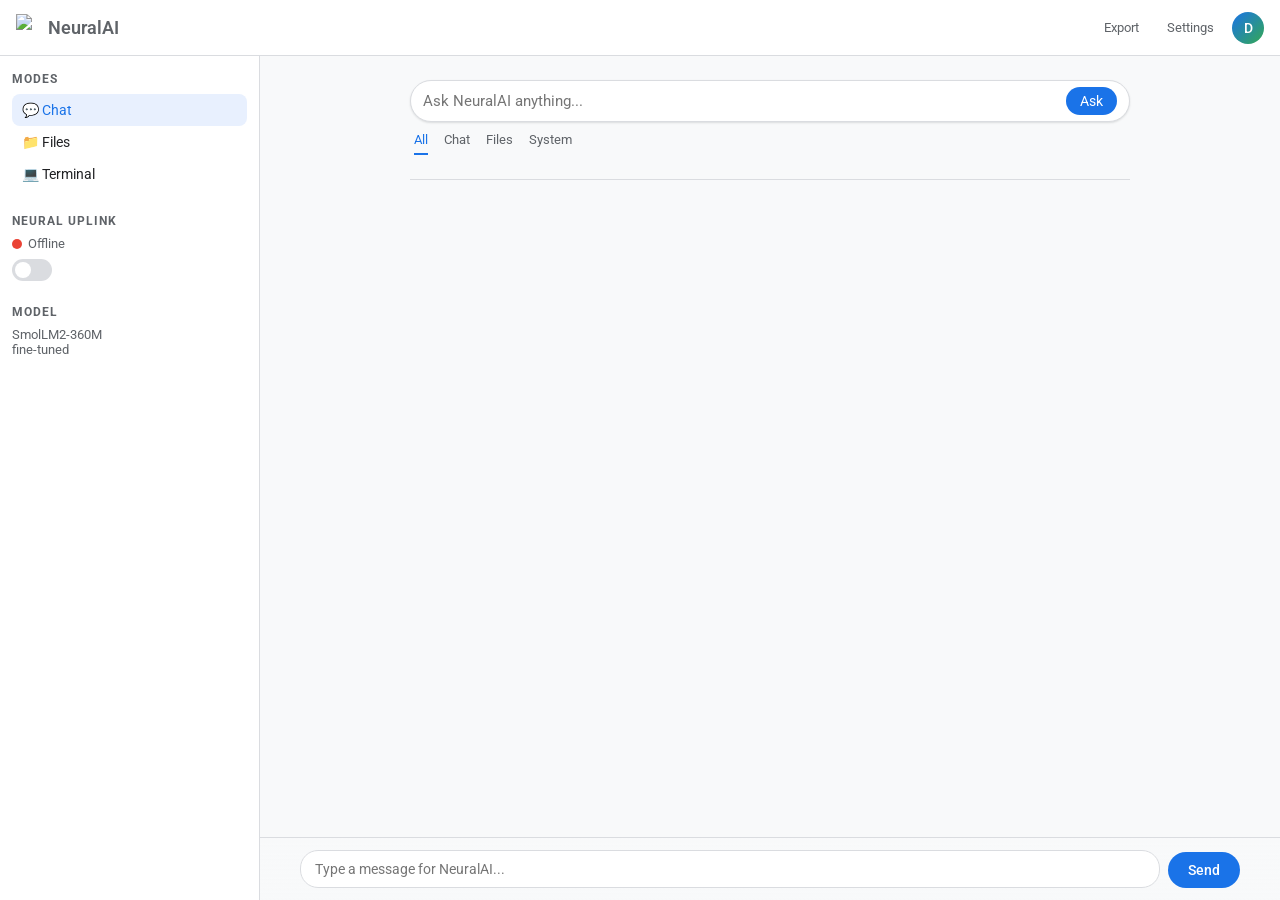
==== commit c4f09f63: "🚀 NeuralAI v3.0 - Terminal 2.0, NeuralAI Engine, UI Upgrades ## Terminal 2.0 - Multi-shell support (" ====
--- a/from-scratch/web_ui/templates/index.html
+++ b/from-scratch/web_ui/templates/index.html
@@ -1,677 +1,530 @@
 <!DOCTYPE html>
 <html lang="en">
 <head>
-<meta charset="UTF-8">
-<meta name="viewport" content="width=device-width, initial-scale=1.0">
+  <link rel="icon" type="image/png" href="/static/favicon.png">
+<meta charset="UTF-8" />
 <title>NeuralAI</title>
 <link href="https://fonts.googleapis.com/css2?family=Google+Sans:wght@400;500;700&family=Roboto:wght@400;500&display=swap" rel="stylesheet">
-<link href="https://fonts.googleapis.com/icon?family=Material+Icons+Outlined" rel="stylesheet">
 <style>
-*,*::before,*::after{box-sizing:border-box;margin:0;padding:0}
-
-:root {
-  --google-blue: #1a73e8;
-  --google-blue-light: #e8f0fe;
-  --google-blue-dark: #1557b0;
-  --google-green: #34a853;
-  --google-yellow: #fbbc04;
-  --google-red: #ea4335;
-  --gray-50: #f8f9fa;
-  --gray-100: #f1f3f4;
-  --gray-200: #e8eaed;
-  --gray-300: #dadce0;
-  --gray-500: #9aa0a6;
-  --gray-700: #5f6368;
-  --gray-900: #202124;
-  --white: #ffffff;
-  --shadow-1: 0 1px 2px 0 rgba(60,64,67,0.3), 0 1px 3px 1px rgba(60,64,67,0.15);
-  --shadow-2: 0 1px 3px 0 rgba(60,64,67,0.3), 0 4px 8px 3px rgba(60,64,67,0.15);
-  --shadow-3: 0 4px 8px 3px rgba(60,64,67,0.15), 0 1px 3px rgba(60,64,67,0.3);
-  --radius: 8px;
-  --radius-lg: 12px;
-  --radius-xl: 16px;
-  --radius-full: 24px;
+* {
+  box-sizing: border-box;
+  margin: 0;
+  padding: 0;
+  font-family: 'Google Sans', 'Roboto', system-ui, -apple-system, BlinkMacSystemFont, "Segoe UI", sans-serif;
 }
 
 body {
-  font-family: 'Google Sans', 'Roboto', system-ui, sans-serif;
-  background: var(--gray-50);
-  color: var(--gray-900);
-  height: 100vh;
-  display: flex;
-  flex-direction: column;
-  overflow: hidden;
-  -webkit-font-smoothing: antialiased;
-}
-
-/* Google-style Header */
-.header {
-  height: 64px;
-  background: var(--white);
-  border-bottom: 1px solid var(--gray-200);
+  background: #f8f9fa;
+  color: #202124;
+}
+
+/* Top bar */
+.topbar {
+  height: 56px;
+  padding: 0 16px;
   display: flex;
   align-items: center;
-  padding: 0 8px 0 16px;
-  gap: 4px;
-  flex-shrink: 0;
+  justify-content: space-between;
+  border-bottom: 1px solid #dadce0;
+  background: #fff;
   position: sticky;
   top: 0;
-  z-index: 100;
-}
-
-.logo {
+  z-index: 1000;
+}
+
+.topbar-left {
   display: flex;
   align-items: center;
   gap: 8px;
-  text-decoration: none;
-  padding: 4px 8px;
-  margin-right: 8px;
-}
-
-.logo-icon {
+}
+
+.logo {
+  font-weight: 700;
+  font-size: 20px;
+  color: #1a73e8;
+}
+
+.product-name {
+  font-size: 16px;
+  color: #5f6368;
+}
+
+.topbar-right {
+  display: flex;
+  align-items: center;
+  gap: 8px;
+}
+
+.top-btn {
+  border: none;
+  background: transparent;
+  padding: 6px 10px;
+  border-radius: 16px;
+  font-size: 13px;
+  color: #5f6368;
+  cursor: pointer;
+}
+
+.top-btn:hover {
+  background: #f1f3f4;
+}
+
+.avatar {
   width: 32px;
   height: 32px;
   border-radius: 50%;
-  background: linear-gradient(135deg, var(--google-blue), var(--google-green));
+  background: linear-gradient(135deg, #1a73e8, #34a853);
+  color: #fff;
   display: flex;
   align-items: center;
   justify-content: center;
-  color: white;
-  font-weight: 700;
-  font-size: 18px;
-}
-
-.logo-text {
-  font-size: 18px;
+  font-size: 14px;
   font-weight: 500;
-  color: var(--gray-900);
-  letter-spacing: -0.3px;
-}
-
-.logo-text span:nth-child(1) { color: var(--google-blue); }
-.logo-text span:nth-child(2) { color: var(--google-red); }
-.logo-text span:nth-child(3) { color: var(--google-yellow); }
-.logo-text span:nth-child(4) { color: var(--google-blue); }
-.logo-text span:nth-child(5) { color: var(--google-green); }
-
-.search-bar {
+}
+
+/* Layout */
+.layout {
+  display: flex;
+  min-height: calc(100vh - 56px);
+}
+
+/* Sidebar */
+.sidebar {
+  width: 260px;
+  border-right: 1px solid #dadce0;
+  background: #fff;
+  padding: 16px 12px;
+  position: sticky;
+  top: 56px;
+  height: calc(100vh - 56px);
+  overflow-y: auto;
+  z-index: 900;
+}
+
+.sidebar-section + .sidebar-section {
+  margin-top: 24px;
+}
+
+.sidebar h3 {
+  font-size: 12px;
+  text-transform: uppercase;
+  letter-spacing: 0.08em;
+  color: #5f6368;
+  margin-bottom: 8px;
+}
+
+.nav-item {
+  width: 100%;
+  text-align: left;
+  border: none;
+  background: transparent;
+  padding: 8px 10px;
+  border-radius: 8px;
+  font-size: 14px;
+  color: #202124;
+  cursor: pointer;
+  display: flex;
+  align-items: center;
+  gap: 8px;
+}
+
+.nav-item:hover {
+  background: #f1f3f4;
+}
+
+.nav-item.active {
+  background: #e8f0fe;
+  color: #1a73e8;
+}
+
+/* Uplink */
+.uplink-row {
+  display: flex;
+  align-items: center;
+  gap: 6px;
+  margin-bottom: 8px;
+}
+
+.status-dot {
+  width: 10px;
+  height: 10px;
+  border-radius: 50%;
+}
+
+.status-dot.offline {
+  background: #ea4335;
+}
+
+.status-dot.online {
+  background: #34a853;
+}
+
+.status-label {
+  font-size: 13px;
+  color: #5f6368;
+}
+
+/* Toggle switch */
+.switch {
+  position: relative;
+  display: inline-block;
+  width: 40px;
+  height: 22px;
+}
+
+.switch input {
+  opacity: 0;
+  width: 0;
+  height: 0;
+}
+
+.slider {
+  position: absolute;
+  cursor: pointer;
+  inset: 0;
+  background-color: #dadce0;
+  border-radius: 22px;
+  transition: 0.2s;
+}
+
+.slider:before {
+  position: absolute;
+  content: "";
+  height: 16px;
+  width: 16px;
+  left: 3px;
+  bottom: 3px;
+  background-color: white;
+  border-radius: 50%;
+  transition: 0.2s;
+}
+
+.switch input:checked + .slider {
+  background-color: #1a73e8;
+}
+
+.switch input:checked + .slider:before {
+  transform: translateX(18px);
+}
+
+/* Content */
+.content {
   flex: 1;
+  padding: 24px 40px 80px;
+}
+
+/* Search */
+.search-wrapper {
   max-width: 720px;
-  margin: 0 auto;
-}
-
-.search-input-wrap {
+  margin: 0 auto 16px;
+}
+
+.search-box {
   display: flex;
   align-items: center;
-  background: var(--gray-100);
-  border-radius: var(--radius-full);
-  padding: 0 16px;
-  height: 46px;
-  transition: background 0.2s, box-shadow 0.2s;
-}
-
-.search-input-wrap:focus-within {
-  background: var(--white);
-  box-shadow: var(--shadow-2);
-}
-
-.search-icon { color: var(--gray-500); margin-right: 12px; }
-
-.search-input {
+  gap: 8px;
+  background: #fff;
+  border-radius: 24px;
+  border: 1px solid #dadce0;
+  padding: 6px 12px;
+  box-shadow: 0 1px 2px rgba(60, 64, 67, 0.15);
+}
+
+.search-box input {
   flex: 1;
   border: none;
-  background: transparent;
-  font-size: 16px;
-  color: var(--gray-900);
   outline: none;
-}
-
-.search-input::placeholder { color: var(--gray-500); }
-
-.header-actions {
-  display: flex;
-  align-items: center;
-  gap: 4px;
-}
-
-.icon-btn {
-  width: 40px;
-  height: 40px;
-  border-radius: 50%;
+  font-size: 15px;
+}
+
+.search-box button {
+  border: none;
+  background: #1a73e8;
+  color: #fff;
+  padding: 6px 14px;
+  border-radius: 18px;
+  font-size: 14px;
+  cursor: pointer;
+}
+
+.search-box button:hover {
+  background: #185abc;
+}
+
+.search-tabs {
+  display: flex;
+  gap: 16px;
+  margin-top: 10px;
+  padding-left: 4px;
+}
+
+.tab {
   border: none;
   background: transparent;
-  color: var(--gray-700);
+  font-size: 13px;
+  color: #5f6368;
+  padding-bottom: 6px;
   cursor: pointer;
-  display: flex;
-  align-items: center;
-  justify-content: center;
-  transition: background 0.15s;
-}
-
-.icon-btn:hover { background: var(--gray-100); }
-
-.avatar-btn {
-  width: 32px;
-  height: 32px;
-  border-radius: 50%;
-  background: linear-gradient(135deg, var(--google-blue), var(--google-green));
-  color: white;
-  font-weight: 500;
+  border-bottom: 2px solid transparent;
+}
+
+.tab.active {
+  color: #1a73e8;
+  border-bottom-color: #1a73e8;
+}
+
+/* Results / Chat */
+.results {
+  max-width: 720px;
+  margin: 16px auto 0;
+}
+
+.result-card {
+  margin-bottom: 18px;
+}
+
+.result-title {
+  font-size: 18px;
+  color: #1a0dab;
+  margin-bottom: 2px;
+}
+
+.result-url {
+  font-size: 13px;
+  color: #006621;
+  margin-bottom: 4px;
+}
+
+.result-snippet {
   font-size: 14px;
-  border: none;
-  cursor: pointer;
-}
-
-/* Main Layout */
-.main {
-  display: flex;
-  flex: 1;
-  overflow: hidden;
-}
-
-/* Sidebar - Google Keep/Drive style */
-.sidebar {
-  width: 256px;
-  background: var(--white);
-  border-right: 1px solid var(--gray-200);
+  color: #4d5156;
+}
+
+.chat-thread {
+  margin-top: 24px;
+  border-top: 1px solid #dadce0;
+  padding-top: 16px;
   display: flex;
   flex-direction: column;
-  flex-shrink: 0;
-  overflow: hidden;
-}
-
-.sidebar-nav {
-  padding: 8px 12px;
-}
-
-.nav-item {
-  display: flex;
-  align-items: center;
-  gap: 16px;
-  padding: 12px 16px;
-  border-radius: var(--radius-full);
+  gap: 12px;
+}
+
+.msg {
+  max-width: 80%;
+  padding: 10px 14px;
+  border-radius: 12px;
   font-size: 14px;
-  font-weight: 500;
-  color: var(--gray-700);
-  cursor: pointer;
-  transition: background 0.15s;
-  border: none;
-  background: transparent;
-  width: 100%;
-  text-align: left;
-}
-
-.nav-item:hover { background: var(--gray-100); }
-.nav-item.active {
-  background: var(--google-blue-light);
-  color: var(--google-blue);
-}
-
-.nav-item .material-icons-outlined { font-size: 20px; }
-
-.nav-divider {
-  height: 1px;
-  background: var(--gray-200);
-  margin: 8px 16px;
-}
-
-.nav-label {
-  padding: 8px 24px;
-  font-size: 11px;
-  font-weight: 500;
-  color: var(--gray-500);
-  text-transform: uppercase;
-  letter-spacing: 0.8px;
-}
-
-/* New Chat Button */
-.new-chat-btn {
-  display: flex;
-  align-items: center;
-  gap: 12px;
-  padding: 12px 16px;
-  margin: 8px 12px;
-  background: var(--google-blue);
-  color: white;
-  border: none;
-  border-radius: var(--radius-full);
-  font-size: 14px;
-  font-weight: 500;
-  cursor: pointer;
-  transition: background 0.2s, box-shadow 0.2s;
-  box-shadow: var(--shadow-1);
-}
-
-.new-chat-btn:hover {
-  background: var(--google-blue-dark);
-  box-shadow: var(--shadow-2);
-}
-
-/* History */
-.sidebar-history {
-  flex: 1;
-  overflow-y: auto;
-  padding: 8px 12px;
-}
-
-.history-item {
-  display: flex;
-  align-items: center;
-  gap: 12px;
-  padding: 10px 16px;
-  border-radius: var(--radius);
-  font-size: 13px;
-  color: var(--gray-700);
-  cursor: pointer;
-  transition: background 0.15s;
-  border: none;
-  background: transparent;
-  width: 100%;
-  text-align: left;
-}
-
-.history-item:hover { background: var(--gray-100); }
-.history-item.active { background: var(--gray-200); }
-
-/* Chat Area */
-.chat-area {
-  flex: 1;
-  display: flex;
-  flex-direction: column;
-  overflow: hidden;
-  background: var(--white);
-}
-
-/* Welcome Screen - Google Search style */
-.welcome {
-  flex: 1;
-  display: flex;
-  flex-direction: column;
-  align-items: center;
-  justify-content: center;
-  padding: 48px 24px;
-  text-align: center;
-}
-
-.welcome-logo {
-  width: 120px;
-  height: 120px;
-  margin-bottom: 24px;
-}
-
-.welcome-logo img {
-  width: 100%;
-  height: 100%;
-  border-radius: 50%;
-  object-fit: cover;
-}
-
-.welcome h1 {
-  font-size: 28px;
-  font-weight: 400;
-  color: var(--gray-900);
-  margin-bottom: 12px;
-}
-
-.welcome p {
-  font-size: 16px;
-  color: var(--gray-700);
-  max-width: 480px;
-  line-height: 1.6;
-  margin-bottom: 32px;
-}
-
-/* Quick Actions - Google Doodle style chips */
-.quick-actions {
-  display: flex;
-  flex-wrap: wrap;
-  gap: 12px;
-  justify-content: center;
-  max-width: 600px;
-}
-
-.quick-action {
-  display: flex;
-  align-items: center;
-  gap: 10px;
-  padding: 12px 20px;
-  background: var(--white);
-  border: 1px solid var(--gray-300);
-  border-radius: var(--radius-full);
-  font-size: 14px;
-  color: var(--gray-700);
-  cursor: pointer;
-  transition: all 0.15s;
-}
-
-.quick-action:hover {
-  background: var(--gray-50);
-  border-color: var(--gray-500);
-  box-shadow: var(--shadow-1);
-}
-
-.quick-action .icon {
-  font-size: 18px;
-}
-
-/* Messages */
-.messages {
-  flex: 1;
-  overflow-y: auto;
-  padding: 24px;
-  display: flex;
-  flex-direction: column;
-  gap: 16px;
-}
-
-.message {
-  display: flex;
-  gap: 16px;
-  max-width: 800px;
-  animation: fadeIn 0.2s ease;
-}
-
-@keyframes fadeIn {
-  from { opacity: 0; transform: translateY(8px); }
-  to { opacity: 1; transform: translateY(0); }
-}
-
-.message.user {
-  flex-direction: row-reverse;
-  margin-left: auto;
-}
-
-.msg-avatar {
-  width: 36px;
-  height: 36px;
-  border-radius: 50%;
-  flex-shrink: 0;
-  display: flex;
-  align-items: center;
-  justify-content: center;
-}
-
-.message.assistant .msg-avatar {
-  background: linear-gradient(135deg, var(--google-blue), var(--google-green));
-  color: white;
-  font-weight: 500;
-}
-
-.message.user .msg-avatar {
-  background: var(--google-blue);
-  color: white;
-  font-weight: 500;
-}
-
-.msg-content {
-  flex: 1;
-  min-width: 0;
-}
-
-.msg-bubble {
-  padding: 16px 20px;
-  border-radius: var(--radius-xl);
-  font-size: 15px;
-  line-height: 1.7;
-  white-space: pre-wrap;
-  word-break: break-word;
-}
-
-.message.assistant .msg-bubble {
-  background: var(--gray-50);
-  border-radius: var(--radius-xl) var(--radius-xl) var(--radius-xl) 4px;
-}
-
-.message.user .msg-bubble {
-  background: var(--google-blue-light);
-  border-radius: var(--radius-xl) var(--radius-xl) 4px var(--radius-xl);
-  color: var(--google-blue-dark);
-}
-
-.msg-bubble pre {
-  background: var(--gray-900);
+  line-height: 1.5;
+}
+
+.msg.user {
+  align-self: flex-end;
+  background: #e8f0fe;
+  color: #185abc;
+}
+
+.msg.ai {
+  align-self: flex-start;
+  background: #fff;
+  border: 1px solid #dadce0;
+}
+
+.msg pre {
+  background: #202124;
   color: #e8eaed;
-  border-radius: var(--radius);
-  padding: 16px;
-  margin: 12px 0;
+  border-radius: 8px;
+  padding: 12px;
+  margin: 8px 0;
   overflow-x: auto;
   font-family: 'Roboto Mono', monospace;
   font-size: 13px;
 }
 
-.msg-bubble code {
-  background: var(--gray-200);
+.msg code {
+  background: #f1f3f4;
   padding: 2px 6px;
   border-radius: 4px;
   font-family: 'Roboto Mono', monospace;
   font-size: 13px;
 }
 
-.msg-bubble pre code {
+.msg pre code {
   background: transparent;
   padding: 0;
 }
 
-/* Thinking Animation */
-.thinking {
-  display: flex;
+/* Bottom input bar */
+.chat-input-bar {
+  position: fixed;
+  left: 260px;
+  right: 0;
+  bottom: 0;
+  padding: 12px 40px;
+  background: linear-gradient(to top, #f8f9fa, rgba(248, 249, 250, 0.95));
+  border-top: 1px solid #dadce0;
+  display: flex;
+  gap: 8px;
+  align-items: flex-end;
+}
+
+.chat-input-bar textarea {
+  flex: 1;
+  resize: none;
+  border-radius: 18px;
+  border: 1px solid #dadce0;
+  padding: 10px 14px;
+  font-size: 14px;
+  outline: none;
+  background: #fff;
+  max-height: 120px;
+  font-family: inherit;
+}
+
+.chat-input-bar textarea:focus {
+  border-color: #1a73e8;
+  box-shadow: 0 0 0 2px rgba(26, 115, 232, 0.2);
+}
+
+.chat-input-bar button {
+  border: none;
+  background: #1a73e8;
+  color: #fff;
+  padding: 10px 20px;
+  border-radius: 18px;
+  font-size: 14px;
+  cursor: pointer;
+  font-weight: 500;
+}
+
+.chat-input-bar button:hover {
+  background: #185abc;
+}
+
+.chat-input-bar button:disabled {
+  background: #dadce0;
+  cursor: not-allowed;
+}
+
+/* Files Tab */
+.files-section {
+  max-width: 720px;
+  margin: 0 auto;
+}
+
+.files-header {
+  display: flex;
+  justify-content: space-between;
   align-items: center;
-  gap: 8px;
-  color: var(--gray-500);
+  margin-bottom: 16px;
+}
+
+.files-header h2 {
+  font-size: 18px;
+  color: #202124;
+}
+
+.upload-btn {
+  display: flex;
+  align-items: center;
+  gap: 6px;
+  border: 1px solid #dadce0;
+  background: #fff;
+  padding: 8px 16px;
+  border-radius: 18px;
+  font-size: 13px;
+  color: #1a73e8;
+  cursor: pointer;
+}
+
+.upload-btn:hover {
+  background: #f1f3f4;
+}
+
+.files-grid {
+  display: grid;
+  gap: 12px;
+}
+
+.file-card {
+  display: flex;
+  align-items: center;
+  justify-content: space-between;
+  background: #fff;
+  border: 1px solid #dadce0;
+  border-radius: 8px;
+  padding: 12px 16px;
+}
+
+.file-info {
+  display: flex;
+  align-items: center;
+  gap: 12px;
+}
+
+.file-icon {
+  width: 32px;
+  height: 32px;
+  background: #e8f0fe;
+  border-radius: 8px;
+  display: flex;
+  align-items: center;
+  justify-content: center;
+  color: #1a73e8;
+}
+
+.file-name {
   font-size: 14px;
-}
-
-.typing-dots {
-  display: flex;
-  gap: 4px;
-}
-
-.typing-dots span {
-  width: 6px;
-  height: 6px;
-  background: var(--google-blue);
-  border-radius: 50%;
-  animation: bounce 1.4s infinite;
-}
-
-.typing-dots span:nth-child(2) { animation-delay: 0.2s; }
-.typing-dots span:nth-child(3) { animation-delay: 0.4s; }
-
-@keyframes bounce {
-  0%, 60%, 100% { transform: translateY(0); }
-  30% { transform: translateY(-6px); }
-}
-
-/* Input Area - Google Chat style */
-.input-area {
-  padding: 16px 24px 24px;
-  flex-shrink: 0;
-  background: var(--white);
-}
-
-.input-wrapper {
-  display: flex;
-  align-items: flex-end;
-  gap: 12px;
-  background: var(--white);
-  border: 2px solid var(--gray-300);
-  border-radius: var(--radius-xl);
-  padding: 12px 16px;
-  transition: border-color 0.2s, box-shadow 0.2s;
-}
-
-.input-wrapper:focus-within {
-  border-color: var(--google-blue);
-  box-shadow: 0 0 0 2px var(--google-blue-light);
-}
-
-.input-actions {
-  display: flex;
-  gap: 4px;
-}
-
-.input-action {
-  width: 36px;
-  height: 36px;
-  border-radius: 50%;
+  color: #202124;
+}
+
+.file-meta {
+  font-size: 12px;
+  color: #5f6368;
+}
+
+.delete-btn {
   border: none;
   background: transparent;
-  color: var(--gray-500);
+  color: #5f6368;
   cursor: pointer;
-  display: flex;
-  align-items: center;
-  justify-content: center;
-  transition: background 0.15s, color 0.15s;
-}
-
-.input-action:hover {
-  background: var(--gray-100);
-  color: var(--gray-700);
-}
-
-textarea {
-  flex: 1;
-  border: none;
-  outline: none;
-  background: transparent;
-  font-size: 16px;
-  font-family: inherit;
-  color: var(--gray-900);
-  resize: none;
-  max-height: 120px;
-  line-height: 1.5;
-}
-
-textarea::placeholder { color: var(--gray-500); }
-
-.send-btn {
-  width: 40px;
-  height: 40px;
-  border-radius: 50%;
-  border: none;
-  background: var(--google-blue);
-  color: white;
-  cursor: pointer;
-  display: flex;
-  align-items: center;
-  justify-content: center;
-  transition: background 0.2s, transform 0.1s;
-  flex-shrink: 0;
-}
-
-.send-btn:hover { background: var(--google-blue-dark); }
-.send-btn:active { transform: scale(0.95); }
-.send-btn:disabled {
-  background: var(--gray-300);
-  cursor: not-allowed;
-}
-
-.input-footer {
-  display: flex;
-  justify-content: center;
-  gap: 16px;
-  margin-top: 12px;
-}
-
-.footer-stat {
-  font-size: 12px;
-  color: var(--gray-500);
-  display: flex;
-  align-items: center;
-  gap: 4px;
-}
-
-/* Attached Files */
-.attached-files {
-  display: flex;
-  flex-wrap: wrap;
-  gap: 8px;
-  padding: 12px 24px;
-  background: var(--gray-50);
-  border-top: 1px solid var(--gray-200);
-}
-
-.file-chip {
-  display: flex;
-  align-items: center;
-  gap: 6px;
-  padding: 6px 12px;
-  background: var(--white);
-  border: 1px solid var(--gray-300);
-  border-radius: var(--radius-full);
-  font-size: 13px;
-  color: var(--gray-700);
-  cursor: pointer;
-  transition: background 0.15s;
-}
-
-.file-chip:hover { background: var(--gray-100); }
-
-/* Tabs */
-.tab-bar {
-  display: flex;
-  gap: 0;
-  padding: 0 16px;
-  background: var(--white);
-  border-bottom: 1px solid var(--gray-200);
-}
-
-.tab-btn {
-  display: flex;
-  align-items: center;
-  gap: 8px;
-  padding: 16px 20px;
-  border: none;
-  background: transparent;
-  color: var(--gray-700);
-  font-size: 14px;
-  font-weight: 500;
-  cursor: pointer;
-  border-bottom: 3px solid transparent;
-  transition: all 0.15s;
-  font-family: inherit;
-}
-
-.tab-btn:hover { background: var(--gray-50); }
-.tab-btn.active {
-  color: var(--google-blue);
-  border-bottom-color: var(--google-blue);
-}
-
-.tab-content {
-  display: none;
-  flex: 1;
+  padding: 4px;
+  border-radius: 4px;
+}
+
+.delete-btn:hover {
+  background: #fce8e6;
+  color: #ea4335;
+}
+
+/* Terminal */
+.terminal-section {
+  background: #202124;
+  border-radius: 8px;
+  max-width: 720px;
+  margin: 0 auto;
+  min-height: 400px;
+  display: flex;
   flex-direction: column;
-  overflow: hidden;
-}
-
-.tab-content.active { display: flex; }
-
-/* Terminal Tab */
-.terminal-wrap {
-  flex: 1;
-  display: flex;
-  flex-direction: column;
-  background: var(--gray-900);
 }
 
 .terminal-header {
   display: flex;
   align-items: center;
   justify-content: space-between;
-  padding: 12px 20px;
-  background: #1a1a1a;
-  border-bottom: 1px solid #333;
+  padding: 8px 12px;
+  background: #303134;
+  border-radius: 8px 8px 0 0;
+  border-bottom: 1px solid #3c4043;
 }
 
 .terminal-dots {
   display: flex;
-  gap: 8px;
+  gap: 6px;
 }
 
 .terminal-dot {
-  width: 12px;
-  height: 12px;
+  width: 10px;
+  height: 10px;
   border-radius: 50%;
 }
 
@@ -680,8 +533,8 @@
 .dot-green { background: #28c840; }
 
 .terminal-title {
-  font-size: 13px;
-  color: var(--gray-500);
+  font-size: 12px;
+  color: #9aa0a6;
   font-family: 'Roboto Mono', monospace;
 }
 
@@ -690,516 +543,554 @@
   gap: 8px;
 }
 
-.term-action {
-  padding: 6px 12px;
+.term-btn {
+  border: 1px solid #3c4043;
   background: transparent;
-  border: 1px solid #333;
-  border-radius: var(--radius);
-  color: var(--gray-500);
-  font-size: 12px;
+  color: #9aa0a6;
+  padding: 4px 10px;
+  border-radius: 4px;
+  font-size: 11px;
   cursor: pointer;
-  transition: all 0.15s;
-}
-
-.term-action:hover {
-  background: #222;
-  color: #fff;
-}
-
-#terminal-output {
+}
+
+.term-btn:hover {
+  background: #3c4043;
+  color: #e8eaed;
+}
+
+.terminal-output {
   flex: 1;
-  overflow-y: auto;
-  padding: 16px 20px;
+  padding: 12px 16px;
   font-family: 'Roboto Mono', monospace;
   font-size: 13px;
-  line-height: 1.6;
   color: #e8eaed;
+  overflow-y: auto;
   white-space: pre-wrap;
 }
 
-#terminal-input-row {
+.terminal-input-row {
   display: flex;
   align-items: center;
-  gap: 12px;
-  padding: 12px 20px;
-  background: #1a1a1a;
-  border-top: 1px solid #333;
-}
-
-#terminal-input {
+  gap: 8px;
+  padding: 8px 16px;
+  background: #303134;
+  border-top: 1px solid #3c4043;
+}
+
+.terminal-input-row input {
   flex: 1;
   background: transparent;
   border: none;
   outline: none;
-  color: var(--google-green);
+  color: #34a853;
   font-family: 'Roboto Mono', monospace;
   font-size: 13px;
 }
 
-.term-line { margin-bottom: 4px; }
-.term-line.error { color: var(--google-red); }
-.term-line.success { color: var(--google-green); }
-.term-line.info { color: var(--google-blue); }
-
-/* Settings Modal - Google-style dialog */
-.settings-modal {
-  position: fixed;
-  inset: 0;
-  background: rgba(0, 0, 0, 0.5);
-  display: none;
-  align-items: center;
-  justify-content: center;
-  z-index: 200;
-}
-
-.settings-modal.open { display: flex; }
-
-.settings-panel {
-  width: 480px;
-  max-width: 90vw;
-  background: var(--white);
-  border-radius: var(--radius-xl);
-  box-shadow: var(--shadow-3);
-  overflow: hidden;
-}
-
-.settings-header {
-  display: flex;
-  align-items: center;
-  justify-content: space-between;
-  padding: 16px 24px;
-  border-bottom: 1px solid var(--gray-200);
-}
-
-.settings-title {
-  font-size: 18px;
-  font-weight: 500;
-  color: var(--gray-900);
-}
-
-.settings-body {
-  padding: 16px 24px;
-}
-
-.settings-row {
-  display: flex;
-  align-items: center;
-  justify-content: space-between;
-  padding: 16px 0;
-  border-bottom: 1px solid var(--gray-100);
-}
-
-.settings-row:last-child { border-bottom: none; }
-
-.settings-label {
-  font-size: 14px;
-  color: var(--gray-700);
-}
-
-.settings-value {
-  font-size: 14px;
-  font-weight: 500;
-  color: var(--gray-900);
-}
-
-.status-badge {
-  display: inline-flex;
-  align-items: center;
-  gap: 6px;
-  padding: 4px 12px;
-  background: #e6f4ea;
-  color: var(--google-green);
-  border-radius: var(--radius-full);
-  font-size: 12px;
-  font-weight: 500;
-}
-
-.status-badge.offline {
-  background: var(--gray-100);
-  color: var(--gray-500);
-}
-
-.settings-footer {
-  padding: 16px 24px;
-  border-top: 1px solid var(--gray-200);
-  display: flex;
-  justify-content: flex-end;
-}
-
-.primary-btn {
-  padding: 10px 24px;
-  background: var(--google-blue);
-  color: white;
-  border: none;
-  border-radius: var(--radius-full);
-  font-size: 14px;
-  font-weight: 500;
-  cursor: pointer;
-  transition: background 0.2s;
-}
-
-.primary-btn:hover { background: var(--google-blue-dark); }
-
-/* Toast - Google-style snackbar */
+/* Toast */
 .toast {
   position: fixed;
-  bottom: 24px;
-  left: 50%;
-  transform: translateX(-50%);
-  padding: 12px 24px;
+  bottom: 80px;
+  right: 24px;
+  padding: 12px 20px;
   background: #323232;
+  color: #fff;
+  border-radius: 8px;
+  font-size: 14px;
+  z-index: 2000;
+  animation: slideUp 0.3s;
+}
+
+.toast.success {
+  background: #34a853;
+}
+
+.toast.error {
+  background: #ea4335;
+}
+
+@keyframes slideUp {
+  from { opacity: 0; transform: translateY(10px); }
+  to { opacity: 1; transform: translateY(0); }
+}
+
+/* Hidden */
+.hidden { display: none !important; }
+
+/* Terminal 2.0 Styles */
+.terminal-section {
+  display: flex;
+  flex-direction: column;
+  height: 100%;
+  background: #0d1117;
+}
+
+.terminal-tabs {
+  display: flex;
+  gap: 2px;
+  padding: 8px 16px;
+  background: #161b22;
+  border-bottom: 1px solid #30363d;
+}
+
+.terminal-tab {
+  padding: 6px 12px;
+  background: transparent;
+  border: none;
+  color: #8b949e;
+  font-size: 12px;
+  cursor: pointer;
+  border-radius: 4px;
+  transition: all 0.15s;
+}
+
+.terminal-tab:hover {
+  background: #21262d;
+  color: #c9d1d9;
+}
+
+.terminal-tab.active {
+  background: #238636;
   color: white;
-  border-radius: var(--radius);
-  font-size: 14px;
-  z-index: 300;
-  animation: slideUp 0.3s ease;
-  display: flex;
+}
+
+.terminal-quick-cmds {
+  display: flex;
+  flex-wrap: wrap;
+  gap: 4px;
+  padding: 8px 16px;
+  background: #161b22;
+  border-top: 1px solid #30363d;
+}
+
+.quick-cmd {
+  padding: 4px 8px;
+  background: #21262d;
+  border: 1px solid #30363d;
+  border-radius: 4px;
+  color: #8b949e;
+  font-size: 11px;
+  cursor: pointer;
+  transition: all 0.15s;
+}
+
+.quick-cmd:hover {
+  background: #30363d;
+  color: #c9d1d9;
+  border-color: #484f58;
+}
+
+.terminal-prompt {
+  color: #58a6ff;
+  font-weight: bold;
+  margin-right: 8px;
+}
+
+.terminal-run-btn {
+  padding: 6px 12px;
+  background: #238636;
+  border: none;
+  border-radius: 4px;
+  color: white;
+  font-size: 12px;
+  cursor: pointer;
+  transition: background 0.15s;
+}
+
+.terminal-run-btn:hover {
+  background: #2ea043;
+}
+
+.terminal-panel {
+  position: absolute;
+  right: 20px;
+  bottom: 100px;
+  width: 300px;
+  max-height: 400px;
+  background: #161b22;
+  border: 1px solid #30363d;
+  border-radius: 8px;
+  box-shadow: 0 8px 24px rgba(0,0,0,0.4);
+  z-index: 100;
+  overflow: hidden;
+}
+
+.panel-header {
+  display: flex;
+  justify-content: space-between;
   align-items: center;
-  gap: 12px;
-}
-
-@keyframes slideUp {
-  from { opacity: 0; transform: translate(-50%, 20px); }
-  to { opacity: 1; transform: translate(-50%, 0); }
-}
-
-.toast.success { background: var(--google-green); }
-.toast.error { background: var(--google-red); }
-
-/* Responsive */
-@media (max-width: 768px) {
-  .sidebar { display: none; }
-  .logo-text { display: none; }
-  .search-bar { max-width: none; }
-  .welcome h1 { font-size: 22px; }
-  .quick-actions { flex-direction: column; }
-  .message { max-width: 100%; }
-  .input-wrapper { padding: 10px 12px; }
-}
+  padding: 12px 16px;
+  background: #21262d;
+  border-bottom: 1px solid #30363d;
+  color: #c9d1d9;
+  font-size: 13px;
+  font-weight: 600;
+}
+
+.panel-header button {
+  background: transparent;
+  border: none;
+  color: #8b949e;
+  font-size: 16px;
+  cursor: pointer;
+}
+
+.panel-content {
+  padding: 12px;
+  max-height: 340px;
+  overflow-y: auto;
+  color: #c9d1d9;
+  font-size: 12px;
+}
+
+.snippets-tabs {
+  display: flex;
+  gap: 4px;
+  padding: 8px 12px;
+  background: #21262d;
+  border-bottom: 1px solid #30363d;
+}
+
+.snippet-tab {
+  padding: 4px 8px;
+  background: transparent;
+  border: none;
+  color: #8b949e;
+  font-size: 11px;
+  cursor: pointer;
+  border-radius: 4px;
+}
+
+.snippet-tab:hover {
+  color: #c9d1d9;
+}
+
+.snippet-tab.active {
+  background: #388bfd;
+  color: white;
+}
+
+.snippet-item {
+  padding: 8px;
+  margin-bottom: 4px;
+  background: #21262d;
+  border-radius: 4px;
+  cursor: pointer;
+  transition: background 0.15s;
+}
+
+.snippet-item:hover {
+  background: #30363d;
+}
+
+.history-item {
+  padding: 8px;
+  margin-bottom: 4px;
+  background: #21262d;
+  border-radius: 4px;
+  cursor: pointer;
+  color: #c9d1d9;
+  font-family: monospace;
+  overflow-x: hidden;
+  text-overflow: ellipsis;
+  white-space: nowrap;
+}
+
+.history-item:hover {
+  background: #30363d;
+}
+
+/* Syntax highlighting classes */
+.term-keyword { color: #ff7b72; }
+.term-string { color: #a5d6ff; }
+.term-number { color: #79c0ff; }
+.term-comment { color: #8b949e; font-style: italic; }
+.term-function { color: #d2a8ff; }
+.term-variable { color: #ffa657; }
+.term-operator { color: #ff7b72; }
+
 </style>
 </head>
 <body>
-
-<!-- Header -->
-<header class="header">
-  <a href="/" class="logo">
-    <div class="logo-icon">N</div>
-    <span class="logo-text"><span>N</span><span>e</span><span>u</span><span>r</span><span>al</span>AI</span>
-  </a>
-  
-  <div class="search-bar">
-    <div class="search-input-wrap">
-      <span class="material-icons-outlined search-icon">search</span>
-      <input type="text" class="search-input" id="searchInput" placeholder="Search conversations...">
-    </div>
+<!-- Top bar -->
+<header class="topbar">
+  <div class="topbar-left">
+    <img src="/static/logo.png" style="height: 28px; margin-right: 8px;">
+    <span class="product-name" style="font-weight: 600; font-size: 18px;">NeuralAI</span>
   </div>
-  
-  <div class="header-actions">
-    <button class="icon-btn" id="settingsBtn" title="Settings">
-      <span class="material-icons-outlined">settings</span>
-    </button>
-    <button class="icon-btn" id="exportBtn" title="Export">
-      <span class="material-icons-outlined">download</span>
-    </button>
-    <button class="icon-btn" id="infoBtn" title="Info">
-      <span class="material-icons-outlined">info</span>
-    </button>
-    <button class="avatar-btn" id="avatarBtn">D</button>
+  <div class="topbar-right">
+    <button class="top-btn" id="exportBtn">Export</button>
+    <button class="top-btn" id="settingsBtn">Settings</button>
+    <div class="avatar">D</div>
   </div>
 </header>
 
-<!-- Tabs -->
-<nav class="tab-bar">
-  <button class="tab-btn active" data-tab="chat">
-    <span class="material-icons-outlined">chat_bubble_outline</span>
-    Chat
-  </button>
-  <button class="tab-btn" data-tab="terminal">
-    <span class="material-icons-outlined">terminal</span>
-    Terminal
-  </button>
-  <button class="tab-btn" data-tab="files">
-    <span class="material-icons-outlined">folder_outline</span>
-    Files
-  </button>
-</nav>
-
-<!-- Main -->
-<main class="main">
-  <!-- Chat Tab -->
-  <div class="tab-content active" id="tab-chat">
-    <!-- Sidebar -->
-    <aside class="sidebar">
-      <button class="new-chat-btn" id="newChatBtn">
-        <span class="material-icons-outlined">add</span>
-        New chat
-      </button>
+<!-- Main layout -->
+<div class="layout">
+  <!-- Sidebar -->
+  <aside class="sidebar">
+    <div class="sidebar-section">
+      <h3>Modes</h3>
+      <button class="nav-item active" data-tab="chat">💬 Chat</button>
+      <button class="nav-item" data-tab="files">📁 Files</button>
+      <button class="nav-item" data-tab="terminal">💻 Terminal</button>
+    </div>
+    <div class="sidebar-section">
+      <h3>Neural Uplink</h3>
+      <div class="uplink-row">
+        <span class="status-dot" id="uplinkDot"></span>
+        <span class="status-label" id="uplinkLabel">Checking...</span>
+      </div>
+      <label class="switch">
+        <input type="checkbox" id="uplinkToggle" />
+        <span class="slider"></span>
+      </label>
+    </div>
+    <div class="sidebar-section">
+      <h3>Model</h3>
+      <div style="font-size: 13px; color: #5f6368;">
+        SmolLM2-360M<br>
+        <span id="modelType">fine-tuned</span>
+      </div>
+    </div>
+  </aside>
+
+  <!-- Content -->
+  <main class="content">
+    <!-- Chat Tab -->
+    <div id="tab-chat">
+      <!-- Search bar (Google-style) -->
+      <section class="search-wrapper">
+        <div class="search-box">
+          <input type="text" id="queryInput" placeholder="Ask NeuralAI anything..." autocomplete="off" />
+          <button id="searchBtn">Ask</button>
+        </div>
+        <div class="search-tabs">
+          <button class="tab active" data-mode="all">All</button>
+          <button class="tab" data-mode="chat">Chat</button>
+          <button class="tab" data-mode="files">Files</button>
+          <button class="tab" data-mode="system">System</button>
+        </div>
+      </section>
+
+      <!-- Results / Chat area -->
+      <section class="results">
+        <div class="chat-thread" id="messages"></div>
+      </section>
+    </div>
+
+    <!-- Files Tab -->
+    <div id="tab-files" class="hidden">
+      <section class="files-section">
+        <div class="files-header">
+          <h2>Uploaded Files</h2>
+          <button class="upload-btn" id="uploadBtn">📤 Upload</button>
+        </div>
+        <div class="files-grid" id="filesGrid"></div>
+      </section>
+    </div>
+
+    <!-- Terminal Tab 2.0 -->
+    <div id="tab-terminal" class="hidden">
+      <section class="terminal-section">
+        <div class="terminal-header">
+          <div class="terminal-dots">
+            <div class="terminal-dot dot-red"></div>
+            <div class="terminal-dot dot-yellow"></div>
+            <div class="terminal-dot dot-green"></div>
+          </div>
+          <span class="terminal-title" id="terminalTitle">neural@NeuralAI:~</span>
+          <div class="terminal-actions">
+            <button class="term-btn" onclick="clearTerm()" title="Clear output">🗑️ Clear</button>
+            <button class="term-btn" onclick="restartTerm()" title="Restart terminal">🔄 Restart</button>
+            <button class="term-btn" onclick="toggleHistory()" title="Command history">📜 History</button>
+            <button class="term-btn" onclick="showSnippets()" title="Code snippets">📦 Snippets</button>
+          </div>
+        </div>
+        
+        <!-- Terminal Tabs -->
+        <div class="terminal-tabs">
+          <button class="terminal-tab active" data-shell="bash">Bash</button>
+          <button class="terminal-tab" data-shell="python">Python</button>
+          <button class="terminal-tab" data-shell="node">Node.js</button>
+        </div>
+        
+        <div class="terminal-output" id="terminal-output"></div>
+        
+        <!-- Quick Commands -->
+        <div class="terminal-quick-cmds">
+          <button class="quick-cmd" onclick="insertCmd('ls -la')">ls -la</button>
+          <button class="quick-cmd" onclick="insertCmd('git status')">git status</button>
+          <button class="quick-cmd" onclick="insertCmd('python --version')">python</button>
+          <button class="quick-cmd" onclick="insertCmd('pip list')">pip list</button>
+          <button class="quick-cmd" onclick="insertCmd('npm list')">npm list</button>
+          <button class="quick-cmd" onclick="insertCmd('help')">help</button>
+        </div>
+        
+        <div class="terminal-input-row">
+          <span class="terminal-prompt" id="terminalPrompt">$</span>
+          <input type="text" id="terminal-input" placeholder="Type command or code..." autocomplete="off" spellcheck="false" />
+          <button class="terminal-run-btn" onclick="executeTerminalCmd()">▶ Run</button>
+        </div>
+      </section>
       
-      <nav class="sidebar-nav">
-        <button class="nav-item active">
-          <span class="material-icons-outlined">chat_bubble_outline</span>
-          Chats
-        </button>
-        <button class="nav-item">
-          <span class="material-icons-outlined">star_outline</span>
-          Starred
-        </button>
-        <button class="nav-item">
-          <span class="material-icons-outlined">history</span>
-          History
-        </button>
-      </nav>
-      
-      <div class="nav-divider"></div>
-      <div class="nav-label">Today</div>
-      
-      <div class="sidebar-history" id="historyList">
-        <button class="history-item active">New conversation</button>
-      </div>
-    </aside>
-    
-    <!-- Chat Area -->
-    <div class="chat-area">
-      <!-- Welcome -->
-      <div class="welcome" id="welcomeScreen">
-        <div class="welcome-logo">
-          <img src="/static/logo.png" alt="NeuralAI">
+      <!-- History Panel -->
+      <div id="historyPanel" class="terminal-panel hidden">
+        <div class="panel-header">
+          <span>Command History</span>
+          <button onclick="toggleHistory()">×</button>
         </div>
-        <h1>Hello, I'm NeuralAI</h1>
-        <p>Your AI assistant powered by SmolLM2. I can help you write, code, analyze documents, and answer questions.</p>
-        <div class="quick-actions">
-          <button class="quick-action" data-prompt="Explain how machine learning works">
-            <span class="material-icons-outlined icon">psychology</span>
-            Explain ML
-          </button>
-          <button class="quick-action" data-prompt="Write a Python function to sort a list">
-            <span class="material-icons-outlined icon">code</span>
-            Write code
-          </button>
-          <button class="quick-action" data-prompt="Help me brainstorm ideas for a project">
-            <span class="material-icons-outlined icon">lightbulb</span>
-            Brainstorm
-          </button>
-          <button class="quick-action" data-prompt="Summarize the uploaded document">
-            <span class="material-icons-outlined icon">description</span>
-            Summarize
-          </button>
-        </div>
+        <div id="historyList" class="panel-content"></div>
       </div>
       
-      <!-- Messages -->
-      <div class="messages" id="messages"></div>
-      
-      <!-- Attached Files -->
-      <div class="attached-files" id="attachedFiles" style="display:none;"></div>
-      
-      <!-- Input -->
-      <div class="input-area">
-        <div class="input-wrapper">
-          <div class="input-actions">
-            <button class="input-action" id="attachBtn" title="Upload file">
-              <span class="material-icons-outlined">attach_file</span>
-            </button>
-          </div>
-          <textarea id="chatInput" placeholder="Message NeuralAI..." rows="1" autofocus></textarea>
-          <button class="send-btn" id="sendBtn" disabled>
-            <span class="material-icons-outlined">send</span>
-          </button>
+      <!-- Snippets Panel -->
+      <div id="snippetsPanel" class="terminal-panel hidden">
+        <div class="panel-header">
+          <span>Code Snippets</span>
+          <button onclick="hideSnippets()">×</button>
         </div>
-        <div class="input-footer">
-          <span class="footer-stat">
-            <span class="material-icons-outlined" style="font-size:14px">memory</span>
-            SmolLM2-360M
-          </span>
-          <span class="footer-stat" id="msgCount">0 messages</span>
+        <div class="snippets-tabs">
+          <button class="snippet-tab active" data-lang="python">Python</button>
+          <button class="snippet-tab" data-lang="bash">Bash</button>
+          <button class="snippet-tab" data-lang="javascript">JavaScript</button>
         </div>
+        <div id="snippetsList" class="panel-content"></div>
       </div>
     </div>
+  </main>
+</div>
+
+<!-- Bottom input bar -->
+<section class="chat-input-bar">
+  <textarea id="chatInput" rows="1" placeholder="Type a message for NeuralAI..."></textarea>
+  <button id="sendBtn">Send</button>
+</section>
+
+<!-- TERMINAL PANEL -->
+<div id="terminalPanel" class="terminal-panel hidden">
+  <div class="terminal-header">
+    <span class="term-title">NeuralAI Terminal</span>
+    <button id="closeTerminal" class="term-close">×</button>
   </div>
-  
-  <!-- Terminal Tab -->
-  <div class="tab-content" id="tab-terminal">
-    <div class="terminal-wrap">
-      <div class="terminal-header">
-        <div class="terminal-dots">
-          <div class="terminal-dot dot-red"></div>
-          <div class="terminal-dot dot-yellow"></div>
-          <div class="terminal-dot dot-green"></div>
-        </div>
-        <span class="terminal-title">neural@NeuralAI:~</span>
-        <div class="terminal-actions">
-          <button class="term-action" onclick="clearTerm()">Clear</button>
-          <button class="term-action" onclick="restartTerm()">Restart</button>
-        </div>
-      </div>
-      <div id="terminal-output"></div>
-      <div id="terminal-input-row">
-        <span style="color:var(--google-green)">$</span>
-        <input type="text" id="terminal-input" placeholder="Type command..." autocomplete="off">
-      </div>
-    </div>
-  </div>
-  
-  <!-- Files Tab -->
-  <div class="tab-content" id="tab-files">
-    <div class="chat-area">
-      <div class="welcome">
-        <span class="material-icons-outlined" style="font-size:64px;color:var(--google-blue)">folder_open</span>
-        <h1>Uploaded Files</h1>
-        <p>Documents you upload will appear here and be indexed for RAG-based Q&A.</p>
-        <button class="primary-btn" onclick="document.getElementById('attachBtn').click()">
-          <span class="material-icons-outlined" style="margin-right:8px">upload_file</span>
-          Upload File
-        </button>
-      </div>
-      <div class="messages" id="filesList"></div>
-    </div>
-  </div>
-</main>
-
-<!-- Settings Modal -->
-<div class="settings-modal" id="settingsModal">
-  <div class="settings-panel">
-    <div class="settings-header">
-      <span class="settings-title">Settings</span>
-      <button class="icon-btn" onclick="closeSettings()">
-        <span class="material-icons-outlined">close</span>
-      </button>
-    </div>
-    <div class="settings-body">
-      <div class="settings-row">
-        <span class="settings-label">Model</span>
-        <span class="settings-value">SmolLM2-360M-Instruct</span>
-      </div>
-      <div class="settings-row">
-        <span class="settings-label">Device</span>
-        <span class="settings-value" id="setDevice">CPU</span>
-      </div>
-      <div class="settings-row">
-        <span class="settings-label">Version</span>
-        <span class="settings-value">3.0</span>
-      </div>
-      <div class="settings-row">
-        <span class="settings-label">RAG</span>
-        <span class="status-badge" id="setRag">● Active</span>
-      </div>
-      <div class="settings-row">
-        <span class="settings-label">Files indexed</span>
-        <span class="settings-value" id="setFiles">0</span>
-      </div>
-      <div class="settings-row">
-        <span class="settings-label">Neural Uplink</span>
-        <span class="status-badge offline" id="setUplink">● Offline</span>
-      </div>
-    </div>
-    <div class="settings-footer">
-      <button class="primary-btn" onclick="closeSettings()">Done</button>
-    </div>
+  <div id="terminalOutput" class="terminal-output"></div>
+  <div class="terminal-input-row">
+    <span class="prompt">$</span>
+    <input id="terminalInput" type="text" placeholder="Enter command..." autocomplete="off" />
+    <button id="terminalRun">Run</button>
   </div>
 </div>
 
 <script>
-// State
 let conversation = [];
 let isStreaming = false;
 let attachedFiles = {};
 let termSid = null;
-
-// Elements
+let uplinkEnabled = false;
+
 const messagesEl = document.getElementById('messages');
-const welcomeScreen = document.getElementById('welcomeScreen');
 const chatInput = document.getElementById('chatInput');
 const sendBtn = document.getElementById('sendBtn');
-const newChatBtn = document.getElementById('newChatBtn');
-const attachBtn = document.getElementById('attachBtn');
-const msgCountEl = document.getElementById('msgCount');
-const settingsModal = document.getElementById('settingsModal');
-const attachedFilesEl = document.getElementById('attachedFiles');
-const historyList = document.getElementById('historyList');
-const searchInput = document.getElementById('searchInput');
-
-// Helpers
-const esc = t => t.replace(/&/g,'&amp;').replace(/</g,'&lt;').replace(/>/g,'&gt;');
-const fmt = t => {
+const uplinkDot = document.getElementById('uplinkDot');
+const uplinkLabel = document.getElementById('uplinkLabel');
+const uplinkToggle = document.getElementById('uplinkToggle');
+const queryInput = document.getElementById('queryInput');
+const searchBtn = document.getElementById('searchBtn');
+
+function esc(t) { return t.replace(/&/g,'&amp;').replace(/</g,'&lt;').replace(/>/g,'&gt;'); }
+
+function fmt(t) {
   let o = esc(t);
-  o = o.replace(/```(\w*)\n?([\s\S]*?)```/g, (_, l, c) => `<pre><code>${c.trim()}</code></pre>`);
+  o = o.replace(/```(\w*)\n?([\s\S]*?)```/g, (_, l, c) => `<pre><code>${esc(c.trim())}</code></pre>`);
   o = o.replace(/`([^`]+)`/g, '<code>$1</code>');
   o = o.replace(/\*\*([^*]+)\*\*/g, '<strong>$1</strong>');
-  return o.replace(/\n/g, '<br>');
-};
-
-const toast = (m, t = '') => {
+  o = o.replace(/\n/g, '<br>');
+  return o;
+}
+
+function toast(msg, type = '') {
   const old = document.querySelector('.toast');
   if (old) old.remove();
-  const d = document.createElement('div');
-  d.className = 'toast ' + t;
-  d.innerHTML = `<span class="material-icons-outlined">${t === 'success' ? 'check_circle' : t === 'error' ? 'error' : 'info'}</span> ${m}`;
-  document.body.appendChild(d);
-  setTimeout(() => d.remove(), 3000);
-};
-
-const scroll = () => messagesEl.scrollTop = messagesEl.scrollHeight;
-const updateCount = () => msgCountEl.textContent = conversation.filter(m => m.role !== 'system').length + ' messages';
+  const t = document.createElement('div');
+  t.className = 'toast ' + type;
+  t.textContent = msg;
+  document.body.appendChild(t);
+  setTimeout(() => t.remove(), 3000);
+}
 
 // Tab switching
-document.querySelectorAll('.tab-btn').forEach(btn => {
+document.querySelectorAll('.nav-item').forEach(btn => {
   btn.addEventListener('click', () => {
-    document.querySelectorAll('.tab-btn').forEach(b => b.classList.remove('active'));
-    document.querySelectorAll('.tab-content').forEach(c => c.classList.remove('active'));
+    document.querySelectorAll('.nav-item').forEach(b => b.classList.remove('active'));
     btn.classList.add('active');
-    document.getElementById('tab-' + btn.dataset.tab).classList.add('active');
+    document.querySelectorAll('[id^="tab-"]').forEach(c => c.classList.add('hidden'));
+    document.getElementById('tab-' + btn.dataset.tab).classList.remove('hidden');
     if (btn.dataset.tab === 'terminal' && !termSid) initTerm();
+    if (btn.dataset.tab === 'files') loadFiles();
   });
 });
 
-// Settings
-document.getElementById('settingsBtn').addEventListener('click', () => {
-  fetch('/api/status').then(r => r.json()).then(d => {
-    document.getElementById('setDevice').textContent = d.device || 'CPU';
-    document.getElementById('setRag').className = 'status-badge' + (d.rag ? '' : ' offline');
-    document.getElementById('setRag').textContent = d.rag ? '● Active' : '○ Offline';
-    document.getElementById('setFiles').textContent = d.indexed_files || 0;
-    document.getElementById('setUplink').className = 'status-badge ' + (d.uplink === 'connected' ? '' : 'offline');
-    document.getElementById('setUplink').textContent = d.uplink === 'connected' ? '● Connected' : '○ Offline';
-    settingsModal.classList.add('open');
+// Search mode tabs
+document.querySelectorAll('.search-tabs .tab').forEach(tab => {
+  tab.addEventListener('click', () => {
+    document.querySelectorAll('.search-tabs .tab').forEach(t => t.classList.remove('active'));
+    tab.classList.add('active');
+    // Mode affects search behavior - could filter results
+    const mode = tab.dataset.mode;
+    toast(`Search mode: ${mode}`, '');
   });
 });
 
-const closeSettings = () => settingsModal.classList.remove('open');
-settingsModal.addEventListener('click', e => { if (e.target === settingsModal) closeSettings(); });
+// Settings
+document.getElementById('settingsBtn').addEventListener('click', async () => {
+  try {
+    const r = await fetch('/api/status');
+    const d = await r.json();
+    const uplinkStatus = d.uplink === 'connected' ? '✅ Connected' : '❌ Offline';
+    toast(`NeuralAI v${d.version || '3.0'} | ${d.model_type || 'fine-tuned'} | ${d.device || 'CPU'} | Files: ${d.indexed_files || 0} | Uplink: ${uplinkStatus}`, 'success');
+  } catch {
+    toast('Could not load settings', 'error');
+  }
+});
 
 // Export
 document.getElementById('exportBtn').addEventListener('click', () => {
   if (!conversation.length) { toast('No conversation to export', 'error'); return; }
   const md = conversation.filter(m => m.role !== 'system').map(m => `**${m.role}:** ${m.content}`).join('\n\n');
-  const b = new Blob([`# NeuralAI Chat\n\n${md}\n\n*Exported: ${new Date().toLocaleString()}*`], { type: 'text/markdown' });
+  const b = new Blob([`# NeuralAI Chat\n\n${md}`], { type: 'text/markdown' });
   const a = document.createElement('a');
   a.href = URL.createObjectURL(b);
-  a.download = `neuralai-${Date.now()}.md`;
+  a.download = 'neuralai-chat.md';
   a.click();
-  toast('Chat exported!', 'success');
+  toast('Exported!', 'success');
 });
 
-// Info
-document.getElementById('infoBtn').addEventListener('click', () => {
-  fetch('/api/status').then(r => r.json()).then(d => {
-    toast(`NeuralAI ${d.version || '3.0'} | ${d.device || 'CPU'} | RAG: ${d.rag ? 'On' : 'Off'}`, 'success');
-  });
+// Uplink toggle
+uplinkToggle.addEventListener('change', async () => {
+  uplinkEnabled = uplinkToggle.checked;
+  if (uplinkEnabled) {
+    try {
+      const r = await fetch('http://localhost:7000/health');
+      const d = await r.json();
+      updateUplinkUI(true);
+      toast('Neural Uplink connected', 'success');
+    } catch {
+      uplinkToggle.checked = false;
+      uplinkEnabled = false;
+      updateUplinkUI(false);
+      toast('Uplink not available', 'error');
+    }
+  } else {
+    updateUplinkUI(false);
+    toast('Uplink disabled', 'success');
+  }
 });
 
-// New chat
-newChatBtn.addEventListener('click', () => {
-  conversation = [];
-  messagesEl.innerHTML = '';
-  welcomeScreen.style.display = 'flex';
-  chatInput.value = '';
-  attachedFiles = {};
-  attachedFilesEl.style.display = 'none';
-  attachedFilesEl.innerHTML = '';
-  updateCount();
-});
-
-// Input handling
+function updateUplinkUI(connected) {
+  uplinkDot.className = 'status-dot ' + (connected ? 'online' : 'offline');
+  uplinkLabel.textContent = connected ? 'Connected' : 'Offline';
+}
+
+// Input
 chatInput.addEventListener('input', () => {
   chatInput.style.height = 'auto';
   chatInput.style.height = Math.min(chatInput.scrollHeight, 120) + 'px';
@@ -1209,25 +1100,153 @@
 chatInput.addEventListener('keydown', e => {
   if (e.key === 'Enter' && !e.shiftKey) {
     e.preventDefault();
-    if (!sendBtn.disabled) sendMessage();
+    if (!sendBtn.disabled) sendMsg();
   }
 });
 
-sendBtn.addEventListener('click', () => {
-  if (!sendBtn.disabled) sendMessage();
+sendBtn.addEventListener('click', () => { if (!sendBtn.disabled) sendMsg(); });
+
+queryInput.addEventListener('keydown', e => {
+  if (e.key === 'Enter') {
+    chatInput.value = queryInput.value;
+    queryInput.value = '';
+    sendMsg();
+  }
 });
 
-// Quick actions
-document.querySelectorAll('.quick-action').forEach(btn => {
-  btn.addEventListener('click', () => {
-    chatInput.value = btn.dataset.prompt;
-    chatInput.dispatchEvent(new Event('input'));
-    sendMessage();
-  });
+searchBtn.addEventListener('click', () => {
+  chatInput.value = queryInput.value;
+  queryInput.value = '';
+  sendMsg();
 });
 
-// File upload
-attachBtn.addEventListener('click', () => {
+// Send message
+async function sendMsg() {
+  const msg = chatInput.value.trim();
+  if (!msg || isStreaming) return;
+
+  chatInput.value = '';
+  chatInput.style.height = 'auto';
+  sendBtn.disabled = true;
+
+  addMsg('user', msg);
+  conversation.push({ role: 'user', content: msg });
+
+  isStreaming = true;
+  sendBtn.textContent = '...';
+
+  const aiEl = addMsg('ai', '');
+  const bubbleEl = aiEl;
+  bubbleEl.innerHTML = '<em>Thinking...</em>';
+
+  try {
+    const r = await fetch('/api/chat', {
+      method: 'POST',
+      headers: { 'Content-Type': 'application/json' },
+      body: JSON.stringify({
+        prompt: msg,
+        temperature: 0.7,
+        max_tokens: 512,
+        messages: conversation,
+        file_ids: Object.keys(attachedFiles),
+        use_uplink: uplinkEnabled
+      })
+    });
+
+    if (!r.ok) throw new Error('HTTP ' + r.status);
+
+    const reader = r.body.getReader();
+    const dec = new TextDecoder();
+    let full = '';
+    bubbleEl.innerHTML = '';
+
+    while (true) {
+      const { done, value } = await reader.read();
+      if (done) break;
+      const chunk = dec.decode(value, { stream: true });
+      for (const line of chunk.split('\n')) {
+        if (line.startsWith('data: ')) {
+          const raw = line.slice(6).trim();
+          if (raw === '[DONE]') break;
+          try {
+            const p = JSON.parse(raw);
+            if (p.content) {
+              full += p.content;
+              bubbleEl.innerHTML = fmt(full);
+            }
+          } catch {}
+        }
+      }
+    }
+
+    conversation.push({ role: 'assistant', content: full });
+
+  } catch (err) {
+    bubbleEl.innerHTML = '<span style="color:#ea4335">Error: ' + err.message + '</span>';
+  } finally {
+    isStreaming = false;
+    sendBtn.disabled = false;
+    sendBtn.textContent = 'Send';
+  }
+}
+
+function addMsg(role, txt) {
+  const d = document.createElement('div');
+  d.className = 'msg ' + role;
+  d.innerHTML = txt ? fmt(txt) : '';
+  messagesEl.appendChild(d);
+  return d;
+}
+
+// Files
+async function loadFiles() {
+  const grid = document.getElementById('filesGrid');
+  try {
+    const r = await fetch('/api/files');
+    const d = await r.json();
+    grid.innerHTML = '';
+    const ids = d.ids || [];
+    (d.files || []).forEach((f, i) => {
+      const id = ids[i];
+      const card = document.createElement('div');
+      card.className = 'file-card';
+      card.innerHTML = `
+        <div class="file-info">
+          <div class="file-icon">📄</div>
+          <div>
+            <div class="file-name">${esc(f)}</div>
+            <div class="file-meta">Indexed</div>
+          </div>
+        </div>
+        <button class="delete-btn" onclick="deleteFile('${id}', '${esc(f)}')">🗑️</button>
+      `;
+      grid.appendChild(card);
+    });
+    if (!d.files || d.files.length === 0) {
+      grid.innerHTML = '<p style="color: #5f6368;">No files uploaded yet.</p>';
+    }
+  } catch (err) {
+    grid.innerHTML = '<p style="color: #ea4335;">Error loading files</p>';
+  }
+}
+
+async function deleteFile(id, name) {
+  if (!confirm('Delete "' + name + '"?')) return;
+  try {
+    const r = await fetch('/api/files/' + id, { method: 'DELETE' });
+    const d = await r.json();
+    if (d.success) {
+      toast('File deleted: ' + name, 'success');
+      loadFiles();
+    } else {
+      toast(d.error || 'Delete failed', 'error');
+    }
+  } catch (e) {
+    toast('Delete failed: ' + e.message, 'error');
+  }
+}
+
+document.getElementById('uploadBtn').addEventListener('click', () => {
   const i = document.createElement('input');
   i.type = 'file';
   i.accept = '.pdf,.docx,.doc,.txt,.md';
@@ -1236,121 +1255,29 @@
     const f = i.files[0];
     const fd = new FormData();
     fd.append('file', f);
-    toast(`Uploading "${f.name}"...`);
+    toast(`Uploading ${f.name}...`);
     try {
       const r = await fetch('/api/upload', { method: 'POST', body: fd });
       const d = await r.json();
       if (d.error) { toast(d.error, 'error'); return; }
-      attachedFiles[d.file_id] = d.filename;
       toast(d.message, 'success');
-      updateAttachedUI();
-    } catch (e) { toast('Upload failed', 'error'); }
+      loadFiles();
+    } catch (e) {
+      toast('Upload failed', 'error');
+    }
   };
   i.click();
 });
 
-function updateAttachedUI() {
-  const ids = Object.keys(attachedFiles);
-  if (!ids.length) {
-    attachedFilesEl.style.display = 'none';
-    return;
-  }
-  attachedFilesEl.style.display = 'flex';
-  attachedFilesEl.innerHTML = ids.map(id => 
-    `<span class="file-chip"><span class="material-icons-outlined" style="font-size:16px">description</span> ${attachedFiles[id]}</span>`
-  ).join('');
-}
-
-// Send message
-async function sendMessage() {
-  const msg = chatInput.value.trim();
-  if (!msg || isStreaming) return;
-
-  welcomeScreen.style.display = 'none';
-  const fileIds = Object.keys(attachedFiles);
-  
-  addMsg('user', msg, fileIds);
-  conversation.push({ role: 'user', content: msg });
-  chatInput.value = '';
-  chatInput.style.height = 'auto';
-  chatInput.dispatchEvent(new Event('input'));
-  updateCount();
-
-  isStreaming = true;
-  sendBtn.disabled = false;
-  sendBtn.innerHTML = '<span class="material-icons-outlined">hourglass_empty</span>';
-
-  const el = addMsg('assistant', '');
-  const bubble = el.querySelector('.msg-bubble');
-  bubble.innerHTML = '<div class="thinking"><div class="typing-dots"><span></span><span></span><span></span></div> Thinking...</div>';
-  scroll();
-
-  try {
-    const r = await fetch('/api/chat', {
-      method: 'POST',
-      headers: { 'Content-Type': 'application/json' },
-      body: JSON.stringify({ prompt: msg, temperature: 0.7, max_tokens: 512, messages: conversation, file_ids: fileIds })
-    });
-    if (!r.ok) throw new Error('HTTP ' + r.status);
-
-    const reader = r.body.getReader();
-    const dec = new TextDecoder();
-    let full = '';
-    bubble.innerHTML = '';
-
-    while (true) {
-      const { done, value } = await reader.read();
-      if (done) break;
-      const chunk = dec.decode(value, { stream: true });
-      for (const line of chunk.split('\n')) {
-        if (line.startsWith('data: ')) {
-          const raw = line.slice(6).trim();
-          if (raw === '[DONE]') { isStreaming = false; break; }
-          try {
-            const p = JSON.parse(raw);
-            if (p.content) {
-              full += p.content;
-              bubble.innerHTML = fmt(full);
-              scroll();
-            }
-          } catch {}
-        }
-      }
-    }
-    conversation.push({ role: 'assistant', content: full });
-  } catch (e) {
-    bubble.innerHTML = '<span style="color:var(--google-red)">⚠️ Error: ' + e.message + '</span>';
-  } finally {
-    isStreaming = false;
-    sendBtn.disabled = !chatInput.value.trim();
-    sendBtn.innerHTML = '<span class="material-icons-outlined">send</span>';
-  }
-}
-
-function addMsg(role, txt, fileIds) {
-  const d = document.createElement('div');
-  d.className = 'message ' + role;
-  
-  const avatar = role === 'assistant' 
-    ? '<div class="msg-avatar">N</div>'
-    : '<div class="msg-avatar">D</div>';
-  
-  let fileInfo = '';
-  if (role === 'user' && fileIds && fileIds.length) {
-    fileInfo = '<div style="font-size:12px;color:var(--gray-500);margin-top:6px;">📎 ' + 
-      fileIds.map(id => attachedFiles[id]).join(', ') + '</div>';
-  }
-  
-  d.innerHTML = avatar + `<div class="msg-content"><div class="msg-bubble">${esc(txt)}</div>${fileInfo}</div>`;
-  messagesEl.appendChild(d);
-  scroll();
-  return d;
-}
-
 // Terminal
 async function initTerm() {
   try {
-    const r = await fetch('/api/terminal/create', { method: 'POST' });
+    const r = await fetch('/api/terminal/create', { 
+      method: 'POST',
+      headers: { 'Content-Type': 'application/json' },
+      body: '{}'
+    });
+    if (!r.ok) throw new Error('Server returned ' + r.status);
     const d = await r.json();
     termSid = d.session_id;
     termOut('Terminal ready. Type "help" for commands.', 'info');
@@ -1361,7 +1288,7 @@
 
 function termOut(txt, cls = '') {
   const el = document.getElementById('terminal-output');
-  el.innerHTML += `<div class="term-line ${cls}">${esc(txt)}</div>`;
+  el.innerHTML += `<div class="${cls}">${esc(txt)}</div>`;
   el.scrollTop = el.scrollHeight;
 }
 
@@ -1382,16 +1309,11 @@
   inp.value = '';
   if (!cmd) return;
 
-  termOut('$ ' + cmd);
-  
   if (cmd === 'clear') { clearTerm(); return; }
-  if (cmd === 'help') {
-    termOut('Commands: help, clear, model, uplink, neural <msg>', 'info');
-    return;
-  }
+  if (cmd === 'help') { termOut('Commands: help, clear, model, uplink, neural <msg>'); return; }
   if (cmd === 'model') {
     const d = await fetch('/api/status').then(r => r.json());
-    termOut(`Model: ${d.model} (${d.device})`, 'success');
+    termOut(`Model: ${d.model} (${d.device})`);
     return;
   }
   if (cmd === 'uplink') {
@@ -1436,7 +1358,6 @@
     }
     return;
   }
-  
   if (!termSid) { termOut('Terminal not ready', 'error'); return; }
   try {
     await fetch('/api/terminal/' + termSid + '/write', {
@@ -1444,22 +1365,265 @@
       headers: { 'Content-Type': 'application/json' },
       body: JSON.stringify({ input: cmd + '\n' })
     });
-  } catch { termOut('Write failed', 'error'); }
+  } catch {
+    termOut('Write failed', 'error');
+  }
 });
 
-// Search
-searchInput?.addEventListener('input', () => {
-  const q = searchInput.value.toLowerCase();
-  document.querySelectorAll('.history-item').forEach(item => {
-    item.style.display = item.textContent.toLowerCase().includes(q) ? 'flex' : 'none';
+// Check uplink status on load
+async function checkUplink() {
+  try {
+    const r = await fetch('/api/status');
+    const d = await r.json();
+    const connected = d.uplink === 'connected';
+    updateUplinkUI(connected);
+    uplinkToggle.checked = connected;
+    uplinkEnabled = connected;
+  } catch {
+    updateUplinkUI(false);
+  }
+}
+
+checkUplink();
+</script>
+<script>
+// Terminal 2.0 Enhanced Functions
+let termHistory = [];
+let termHistoryIndex = -1;
+
+async function executeTerminalCmd() {
+  const cmd = document.getElementById('terminal-input').value.trim();
+  if (!cmd) return;
+  
+  termHistory.push(cmd);
+  termHistoryIndex = termHistory.length;
+  
+  // Show in output
+  termOut('$ ' + cmd, 'input');
+  
+  // Handle special commands
+  const cmdLower = cmd.toLowerCase();
+  
+  if (cmdLower === 'help') {
+    showTerminalHelp();
+    document.getElementById('terminal-input').value = '';
+    return;
+  }
+  
+  if (cmdLower.startsWith('snippet ')) {
+    const parts = cmd.split(' ');
+    if (parts.length >= 3) {
+      try {
+        const r = await fetch(`/api/terminal/snippets/${parts[1]}/${parts[2]}`);
+        const d = await r.json();
+        if (d.code) {
+          document.getElementById('terminal-input').value = d.code;
+          termOut('Snippet loaded: ' + parts[2], 'success');
+        }
+      } catch (e) {}
+    }
+    document.getElementById('terminal-input').value = '';
+    return;
+  }
+  
+  // Send to terminal
+  try {
+    await fetch(`/api/terminal/${termSid}/write`, {
+      method: 'POST',
+      headers: { 'Content-Type': 'application/json' },
+      body: JSON.stringify({ input: cmd + '\n' })
+    });
+  } catch (e) {}
+  
+  document.getElementById('terminal-input').value = '';
+}
+
+function showTerminalHelp() {
+  const help = `
+━━━━━━━━━━━━━━━━━━━━━━━━━━━━━━━━━━━━━━━━━
+NeuralAI Terminal 2.0 - Command Reference
+━━━━━━━━━━━━━━━━━━━━━━━━━━━━━━━━━━━━━━━━━
+
+📁 FILE SYSTEM:
+  ls [path]        List directory contents
+  cd <path>        Change directory
+  pwd              Print working directory
+  cat <file>       View file contents
+  info <file>      File information
+  find <pattern>   Search files
+
+💻 CODE EXECUTION:
+  python <code>    Execute Python code
+  js <code>        Execute JavaScript
+  run <file>       Run .py/.js/.sh file
+  check <lang> <code>  Syntax check
+
+📦 SNIPPETS:
+  snippet <lang> <name>  Insert code snippet
+  snippets         Show snippet browser
+
+🔧 GIT:
+  git status       Show repository status
+  git log          View commit history
+
+⚙️ SYSTEM:
+  ps               List running processes
+  kill <pid>       Terminate process
+  clear            Clear terminal output
+  restart          Restart terminal session
+
+🧠 NEURAL INTEGRATION:
+  neural <msg>     Ask NeuralAI
+  uplink           Check uplink status
+  model            Show model info
+
+⌨️ KEYBOARD SHORTCUTS:
+  ↑/↓              Command history
+  Enter            Execute command
+━━━━━━━━━━━━━━━━━━━━━━━━━━━━━━━━━━━━━━━━━`;
+  termOut(help, 'info');
+}
+
+function insertCmd(cmd) {
+  document.getElementById('terminal-input').value = cmd;
+  document.getElementById('terminal-input').focus();
+}
+
+function toggleHistory() {
+  const panel = document.getElementById('historyPanel');
+  if (!panel) return;
+  panel.classList.toggle('hidden');
+  
+  if (!panel.classList.contains('hidden')) {
+    const list = document.getElementById('historyList');
+    if (list) {
+      list.innerHTML = '';
+      termHistory.slice().reverse().forEach(cmd => {
+        const item = document.createElement('div');
+        item.className = 'history-item';
+        item.textContent = cmd;
+        item.onclick = () => {
+          document.getElementById('terminal-input').value = cmd;
+          panel.classList.add('hidden');
+        };
+        list.appendChild(item);
+      });
+    }
+  }
+}
+
+function showSnippets() {
+  const panel = document.getElementById('snippetsPanel');
+  if (!panel) return;
+  panel.classList.toggle('hidden');
+  
+  if (!panel.classList.contains('hidden')) {
+    loadSnippets('python');
+  }
+}
+
+function hideSnippets() {
+  const panel = document.getElementById('snippetsPanel');
+  if (panel) panel.classList.add('hidden');
+}
+
+async function loadSnippets(lang) {
+  const list = document.getElementById('snippetsList');
+  if (!list) return;
+  
+  try {
+    const r = await fetch('/api/terminal/snippets');
+    const d = await r.json();
+    const snippets = d.snippets[lang] || [];
+    
+    list.innerHTML = '';
+    snippets.forEach(name => {
+      const item = document.createElement('div');
+      item.className = 'snippet-item';
+      item.innerHTML = '<strong>' + name + '</strong>';
+      item.onclick = async () => {
+        const r2 = await fetch('/api/terminal/snippets/' + lang + '/' + name);
+        const d2 = await r2.json();
+        if (d2.code) {
+          document.getElementById('terminal-input').value = d2.code;
+          hideSnippets();
+        }
+      };
+      list.appendChild(item);
+    });
+    
+    // Update active tab
+    document.querySelectorAll('.snippet-tab').forEach(t => {
+      t.classList.toggle('active', t.dataset.lang === lang);
+    });
+  } catch (e) {
+    list.innerHTML = 'Error loading snippets';
+  }
+}
+
+// History navigation
+document.getElementById('terminal-input')?.addEventListener('keydown', (e) => {
+  if (e.key === 'ArrowUp') {
+    e.preventDefault();
+    if (termHistoryIndex > 0) {
+      termHistoryIndex--;
+      e.target.value = termHistory[termHistoryIndex];
+    }
+  }
+  if (e.key === 'ArrowDown') {
+    e.preventDefault();
+    if (termHistoryIndex < termHistory.length - 1) {
+      termHistoryIndex++;
+      e.target.value = termHistory[termHistoryIndex];
+    } else {
+      termHistoryIndex = termHistory.length;
+      e.target.value = '';
+    }
+  }
+});
+
+// Snippet tab clicks
+document.querySelectorAll('.snippet-tab').forEach(tab => {
+  tab.addEventListener('click', () => loadSnippets(tab.dataset.lang));
+});
+
+// Terminal tab clicks (Bash/Python/Node.js)
+let currentShell = 'bash';
+document.querySelectorAll('.terminal-tab').forEach(tab => {
+  tab.addEventListener('click', () => {
+    // Update active state
+    document.querySelectorAll('.terminal-tab').forEach(t => t.classList.remove('active'));
+    tab.classList.add('active');
+    
+    // Update current shell
+    currentShell = tab.dataset.shell;
+    
+    // Update prompt
+    const promptEl = document.getElementById('terminalPrompt');
+    if (promptEl) {
+      if (currentShell === 'bash') {
+        promptEl.textContent = '$';
+        promptEl.style.color = '#58a6ff';
+      } else if (currentShell === 'python') {
+        promptEl.textContent = '>>>';
+        promptEl.style.color = '#3572A5';
+      } else if (currentShell === 'node') {
+        promptEl.textContent = '>';
+        promptEl.style.color = '#f1e05a';
+      }
+    }
+    
+    // Update terminal title
+    const titleEl = document.getElementById('terminalTitle');
+    if (titleEl) {
+      titleEl.textContent = `neural@NeuralAI:~ (${currentShell})`;
+    }
+    
+    // Show shell info
+    termOut(`Switched to ${currentShell.toUpperCase()} shell`, 'info');
   });
 });
-
-// Init
-chatInput.dispatchEvent(new Event('input'));
-fetch('/api/status').then(r => r.json()).then(d => {
-  document.getElementById('setFiles').textContent = d.indexed_files || 0;
-});
 </script>
+
 </body>
-</html>
+</html>
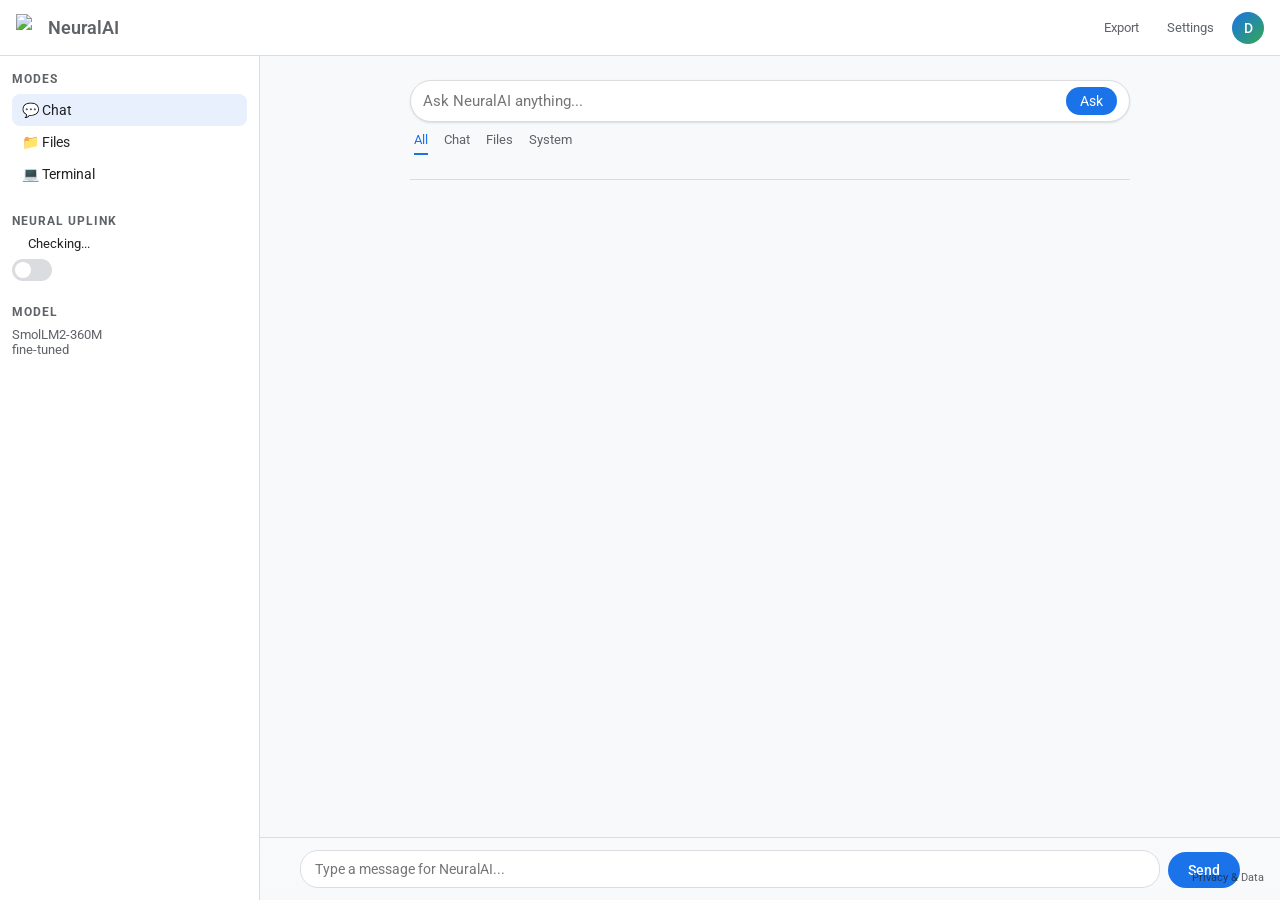
==== commit 8316b768: "✨ Major UX & Accessibility Update Public UX & Accessibility: - Add onboarding modal explaining Chat," ====
--- a/from-scratch/web_ui/templates/index.html
+++ b/from-scratch/web_ui/templates/index.html
@@ -809,9 +809,376 @@
 .term-variable { color: #ffa657; }
 .term-operator { color: #ff7b72; }
 
+
+
+/* Onboarding Modal */
+.onboarding-overlay {
+  position: fixed;
+  inset: 0;
+  background: rgba(0, 0, 0, 0.6);
+  display: flex;
+  align-items: center;
+  justify-content: center;
+  z-index: 1000;
+  opacity: 0;
+  visibility: hidden;
+  transition: opacity 0.3s, visibility 0.3s;
+}
+.onboarding-overlay.visible {
+  opacity: 1;
+  visibility: visible;
+}
+.onboarding-card {
+  background: var(--white);
+  border-radius: 16px;
+  padding: 32px;
+  max-width: 480px;
+  width: 90%;
+  box-shadow: 0 20px 60px rgba(0, 0, 0, 0.3);
+  animation: slideUp 0.4s ease;
+}
+@keyframes slideUp {
+  from { transform: translateY(20px); opacity: 0; }
+  to { transform: translateY(0); opacity: 1; }
+}
+.onboarding-title {
+  font-size: 24px;
+  font-weight: 600;
+  color: var(--gray-900);
+  margin-bottom: 16px;
+  text-align: center;
+}
+.onboarding-step {
+  display: flex;
+  align-items: flex-start;
+  gap: 12px;
+  margin-bottom: 20px;
+  padding: 12px;
+  border-radius: 12px;
+  background: var(--gray-50);
+  transition: background 0.2s;
+}
+.onboarding-step:hover {
+  background: var(--gray-100);
+}
+.onboarding-icon {
+  width: 40px;
+  height: 40px;
+  border-radius: 10px;
+  display: flex;
+  align-items: center;
+  justify-content: center;
+  font-size: 20px;
+  flex-shrink: 0;
+}
+.onboarding-icon.chat { background: linear-gradient(135deg, var(--google-blue), #4285f4); }
+.onboarding-icon.files { background: linear-gradient(135deg, var(--google-green), #34a853); }
+.onboarding-icon.terminal { background: linear-gradient(135deg, #5f6368, #3c4043); }
+.onboarding-step h4 {
+  font-size: 15px;
+  font-weight: 600;
+  color: var(--gray-900);
+  margin-bottom: 4px;
+}
+.onboarding-step p {
+  font-size: 13px;
+  color: var(--gray-700);
+  line-height: 1.5;
+}
+.onboarding-close {
+  width: 100%;
+  padding: 12px;
+  background: var(--google-blue);
+  color: white;
+  border: none;
+  border-radius: 12px;
+  font-size: 15px;
+  font-weight: 500;
+  cursor: pointer;
+  transition: background 0.2s;
+}
+.onboarding-close:hover {
+  background: var(--google-blue-dark);
+}
+
+/* Accessibility Improvements */
+*:focus-visible {
+  outline: 3px solid var(--google-blue);
+  outline-offset: 2px;
+}
+.nav-item:focus-visible,
+.tab-btn:focus-visible,
+.icon-btn:focus-visible {
+  outline: 3px solid var(--google-blue);
+  outline-offset: 2px;
+}
+.sidebar {
+  min-width: 220px;
+}
+.sidebar * {
+  color: var(--gray-900);
+}
+.sidebar .nav-item,
+.sidebar .history-item {
+  color: var(--gray-800);
+}
+@media (prefers-contrast: high) {
+  .sidebar {
+    background: var(--white);
+    border-right: 2px solid var(--gray-900);
+  }
+  .sidebar * {
+    color: var(--gray-900);
+  }
+}
+
+/* Micro-interactions */
+.nav-item:hover,
+.history-item:hover {
+  transform: translateX(4px);
+}
+.msg-bubble {
+  animation: messageIn 0.3s ease;
+}
+@keyframes messageIn {
+  from { opacity: 0; transform: translateY(10px); }
+  to { opacity: 1; transform: translateY(0); }
+}
+.input-wrapper:focus-within {
+  box-shadow: 0 0 0 3px rgba(26, 115, 232, 0.2);
+}
+
+/* Chat Bubble Polish */
+.message.user .msg-bubble {
+  background: linear-gradient(135deg, #e8f0fe, #d2e3fc);
+  border-radius: 20px 20px 4px 20px;
+}
+.message.assistant .msg-bubble {
+  background: var(--gray-50);
+  border: 1px solid var(--gray-200);
+  border-radius: 20px 20px 20px 4px;
+}
+
+/* Dark Mode */
+.dark-mode {
+  --gray-50: #1a1a1a;
+  --gray-100: #2d2d2d;
+  --gray-200: #3d3d3d;
+  --gray-300: #525252;
+  --gray-500: #8b8b8b;
+  --gray-700: #b0b0b0;
+  --gray-900: #f0f0f0;
+  --white: #121212;
+}
+.dark-mode .header,
+.dark-mode .sidebar,
+.dark-mode .tab-bar {
+  background: #1a1a1a;
+  border-color: #333;
+}
+.dark-mode .input-wrapper {
+  background: #2d2d2d;
+  border-color: #444;
+}
+.dark-mode .message.assistant .msg-bubble {
+  background: #2d2d2d;
+  border-color: #444;
+  color: #f0f0f0;
+}
+.dark-mode .message.user .msg-bubble {
+  background: linear-gradient(135deg, #1e3a5f, #2d4a6f);
+  color: #e0e0e0;
+}
+
+/* Model Badge */
+.model-badge {
+  display: inline-flex;
+  align-items: center;
+  gap: 6px;
+  padding: 4px 12px;
+  background: var(--gray-100);
+  border-radius: 20px;
+  font-size: 12px;
+  color: var(--gray-700);
+  cursor: help;
+  position: relative;
+}
+.model-badge::after {
+  content: attr(data-tooltip);
+  position: absolute;
+  bottom: 100%;
+  left: 50%;
+  transform: translateX(-50%);
+  padding: 8px 12px;
+  background: var(--gray-900);
+  color: white;
+  border-radius: 8px;
+  font-size: 12px;
+  white-space: nowrap;
+  opacity: 0;
+  visibility: hidden;
+  transition: opacity 0.2s;
+  margin-bottom: 8px;
+}
+.model-badge:hover::after {
+  opacity: 1;
+  visibility: visible;
+}
+
+/* Typing Indicator */
+.typing-indicator {
+  display: flex;
+  align-items: center;
+  gap: 8px;
+  padding: 12px 16px;
+  background: var(--gray-50);
+  border-radius: 16px;
+  margin-bottom: 12px;
+  animation: pulse 1.5s infinite;
+}
+@keyframes pulse {
+  0%, 100% { opacity: 1; }
+  50% { opacity: 0.6; }
+}
+.typing-dots {
+  display: flex;
+  gap: 4px;
+}
+.typing-dots span {
+  width: 8px;
+  height: 8px;
+  background: var(--google-blue);
+  border-radius: 50%;
+  animation: bounce 1.4s infinite;
+}
+.typing-dots span:nth-child(2) { animation-delay: 0.2s; }
+.typing-dots span:nth-child(3) { animation-delay: 0.4s; }
+
+/* Message Timestamp & Copy */
+.msg-meta {
+  display: flex;
+  align-items: center;
+  justify-content: space-between;
+  margin-bottom: 6px;
+}
+.msg-timestamp {
+  font-size: 11px;
+  color: var(--gray-500);
+}
+.msg-copy-btn {
+  padding: 4px 8px;
+  background: transparent;
+  border: 1px solid var(--gray-300);
+  border-radius: 6px;
+  font-size: 11px;
+  color: var(--gray-600);
+  cursor: pointer;
+  opacity: 0;
+  transition: opacity 0.2s;
+}
+.msg-bubble:hover .msg-copy-btn {
+  opacity: 1;
+}
+.msg-copy-btn:hover {
+  background: var(--gray-100);
+}
+
+/* Mobile Optimization */
+@media (max-width: 768px) {
+  .sidebar {
+    position: fixed;
+    left: -280px;
+    top: 0;
+    bottom: 0;
+    z-index: 100;
+    transition: left 0.3s;
+  }
+  .sidebar.open {
+    left: 0;
+  }
+  .sidebar-toggle-mobile {
+    display: flex;
+    position: fixed;
+    bottom: 80px;
+    left: 16px;
+    width: 48px;
+    height: 48px;
+    background: var(--google-blue);
+    border-radius: 50%;
+    align-items: center;
+    justify-content: center;
+    color: white;
+    box-shadow: 0 4px 12px rgba(0,0,0,0.2);
+    z-index: 50;
+  }
+  .input-wrapper {
+    padding: 8px 12px;
+  }
+  textarea {
+    font-size: 16px;
+  }
+  .welcome h1 {
+    font-size: 24px;
+  }
+  .prompt-grid {
+    grid-template-columns: 1fr;
+  }
+}
+
+/* Privacy Notice Link */
+.privacy-link {
+  position: fixed;
+  bottom: 16px;
+  right: 16px;
+  font-size: 11px;
+  color: var(--gray-500);
+  text-decoration: none;
+  opacity: 0.7;
+  transition: opacity 0.2s;
+}
+.privacy-link:hover {
+  opacity: 1;
+  color: var(--google-blue);
+}
+
 </style>
 </head>
 <body>
+
+<!-- Onboarding Modal -->
+<div class="onboarding-overlay" id="onboardingOverlay">
+  <div class="onboarding-card">
+    <div class="onboarding-title">Welcome to NeuralAI</div>
+    
+    <div class="onboarding-step">
+      <div class="onboarding-icon chat">💬</div>
+      <div>
+        <h4>Chat</h4>
+        <p>Ask questions, write code, analyze documents. NeuralAI responds with streaming answers.</p>
+      </div>
+    </div>
+    
+    <div class="onboarding-step">
+      <div class="onboarding-icon files">📁</div>
+      <div>
+        <h4>Files</h4>
+        <p>Upload PDFs, docs, or text files. NeuralAI can read and answer questions about them.</p>
+      </div>
+    </div>
+    
+    <div class="onboarding-step">
+      <div class="onboarding-icon terminal">⚡</div>
+      <div>
+        <h4>Terminal</h4>
+        <p>Run commands in Bash, Python, or Node.js. A real shell in your browser.</p>
+      </div>
+    </div>
+    
+    <button class="onboarding-close" onclick="closeOnboarding()">Got it, let's go!</button>
+  </div>
+</div>
+
+
 <!-- Top bar -->
 <header class="topbar">
   <div class="topbar-left">
@@ -1137,7 +1504,7 @@
 
   const aiEl = addMsg('ai', '');
   const bubbleEl = aiEl;
-  bubbleEl.innerHTML = '<em>Thinking...</em>';
+  showTypingIndicator();
 
   try {
     const r = await fetch('/api/chat', {
@@ -1182,8 +1549,11 @@
     conversation.push({ role: 'assistant', content: full });
 
   } catch (err) {
-    bubbleEl.innerHTML = '<span style="color:#ea4335">Error: ' + err.message + '</span>';
-  } finally {
+    hideTypingIndicator();
+    bubbleEl.innerHTML = '<span style=\"color:#ea4335\">Connection lost — retrying...</span>';
+    setTimeout(() => sendMsg(), 3000);
+  } } finally {
+    hideTypingIndicator();
     isStreaming = false;
     sendBtn.disabled = false;
     sendBtn.textContent = 'Send';
@@ -1193,8 +1563,27 @@
 function addMsg(role, txt) {
   const d = document.createElement('div');
   d.className = 'msg ' + role;
-  d.innerHTML = txt ? fmt(txt) : '';
+  const time = getTimestamp();
+  
+  // Create bubble with timestamp
+  const bubble = document.createElement('div');
+  bubble.className = 'msg-bubble';
+  bubble.innerHTML = txt ? fmt(txt) : '';
+  
+  // Add timestamp
+  const meta = document.createElement('div');
+  meta.className = 'msg-meta';
+  meta.innerHTML = `<span class="msg-timestamp">${time}</span>`;
+  
+  // Add copy button for assistant messages
+  if (role === 'ai' && txt) {
+    addCopyBtn(bubble, txt);
+  }
+  
+  d.appendChild(meta);
+  d.appendChild(bubble);
   messagesEl.appendChild(d);
+  
   return d;
 }
 
@@ -1281,9 +1670,31 @@
     const d = await r.json();
     termSid = d.session_id;
     termOut('Terminal ready. Type "help" for commands.', 'info');
+    startTerminalPolling();
   } catch (e) {
     termOut('Terminal init failed: ' + e.message, 'error');
   }
+}
+
+let terminalPollInterval = null;
+
+function startTerminalPolling() {
+  if (terminalPollInterval) clearInterval(terminalPollInterval);
+  terminalPollInterval = setInterval(async () => {
+    if (!termSid) return;
+    try {
+      const r = await fetch(`/api/terminal/${termSid}/read`);
+      const d = await r.json();
+      if (d.output) {
+        termOut(d.output, '');
+      }
+      if (!d.alive) {
+        clearInterval(terminalPollInterval);
+        termOut('Terminal session ended.', 'error');
+        termSid = null;
+      }
+    } catch (e) {}
+  }, 200);
 }
 
 function termOut(txt, cls = '') {
@@ -1369,6 +1780,130 @@
     termOut('Write failed', 'error');
   }
 });
+
+
+// ========================================
+// NeuralAI UX & Accessibility Features
+// ========================================
+
+// Onboarding
+function showOnboarding() {
+  const seen = localStorage.getItem('neuralai_onboarded');
+  if (!seen) {
+    document.getElementById('onboardingOverlay')?.classList.add('visible');
+  }
+}
+
+function closeOnboarding() {
+  document.getElementById('onboardingOverlay')?.classList.remove('visible');
+  localStorage.setItem('neuralai_onboarded', 'true');
+}
+
+// Dark Mode
+let isDarkMode = false;
+
+function toggleDarkMode() {
+  isDarkMode = !isDarkMode;
+  document.body.classList.toggle('dark-mode', isDarkMode);
+  localStorage.setItem('neuralai_dark_mode', isDarkMode);
+  showToast(isDarkMode ? 'Dark mode enabled' : 'Light mode enabled', 'success');
+}
+
+function loadDarkMode() {
+  const saved = localStorage.getItem('neuralai_dark_mode');
+  if (saved === 'true') {
+    isDarkMode = true;
+    document.body.classList.add('dark-mode');
+  }
+}
+
+// Typing Indicator
+function showTypingIndicator() {
+  const existing = document.querySelector('.typing-indicator');
+  if (existing) return;
+  
+  const indicator = document.createElement('div');
+  indicator.className = 'typing-indicator';
+  indicator.innerHTML = '<div class="typing-dots"><span></span><span></span><span></span></div><span>NeuralAI is thinking...</span>';
+  
+  const messages = document.getElementById('messages');
+  if (messages) messages.appendChild(indicator);
+}
+
+function hideTypingIndicator() {
+  document.querySelector('.typing-indicator')?.remove();
+}
+
+// Copy Button for Messages
+function addCopyBtn(bubble, text) {
+  const btn = document.createElement('button');
+  btn.className = 'msg-copy-btn';
+  btn.textContent = 'Copy';
+  btn.onclick = () => {
+    navigator.clipboard.writeText(text).then(() => {
+      btn.textContent = 'Copied!';
+      setTimeout(() => btn.textContent = 'Copy', 2000);
+    });
+  };
+  bubble.appendChild(btn);
+}
+
+// Session Persistence
+function saveConversation() {
+  try {
+    localStorage.setItem('neuralai_conversation', JSON.stringify(conversation));
+  } catch (e) {}
+}
+
+function loadSavedConversation() {
+  try {
+    const saved = localStorage.getItem('neuralai_conversation');
+    if (saved) {
+      conversation = JSON.parse(saved);
+      if (conversation.length > 0) {
+        document.getElementById('welcomeScreen').style.display = 'none';
+        conversation.forEach(msg => {
+          if (msg.role !== 'system') {
+            addMsg(msg.role, msg.content);
+          }
+        });
+      }
+    }
+  } catch (e) {}
+}
+
+// Mobile Sidebar
+function setupMobileSidebar() {
+  const toggle = document.getElementById('sidebarToggleMobile');
+  const sidebar = document.querySelector('.sidebar');
+  
+  if (window.innerWidth <= 768) {
+    if (toggle) toggle.style.display = 'flex';
+    if (toggle) toggle.onclick = () => sidebar?.classList.toggle('open');
+  }
+  
+  document.addEventListener('click', (e) => {
+    if (window.innerWidth <= 768 && sidebar?.classList.contains('open')) {
+      if (!sidebar.contains(e.target) && e.target !== toggle) {
+        sidebar.classList.remove('open');
+      }
+    }
+  });
+}
+
+// Error Handling
+window.addEventListener('offline', () => showToast('You are offline', 'error'));
+window.addEventListener('online', () => showToast('Back online!', 'success'));
+
+// Initialize UX features
+document.addEventListener('DOMContentLoaded', () => {
+  loadDarkMode();
+  loadSavedConversation();
+  showOnboarding();
+  setupMobileSidebar();
+  setInterval(saveConversation, 10000);
+});
+
 
 // Check uplink status on load
 async function checkUplink() {
@@ -1625,5 +2160,13 @@
 });
 </script>
 
+
+<button class="sidebar-toggle-mobile" id="sidebarToggleMobile" style="display:none;">
+  <svg width="24" height="24" viewBox="0 0 24 24" fill="none" stroke="currentColor" stroke-width="2">
+    <path d="M3 12h18M3 6h18M3 18h18"/>
+  </svg>
+</button>
+
+<a href="/privacy" class="privacy-link">Privacy & Data</a>
 </body>
 </html>
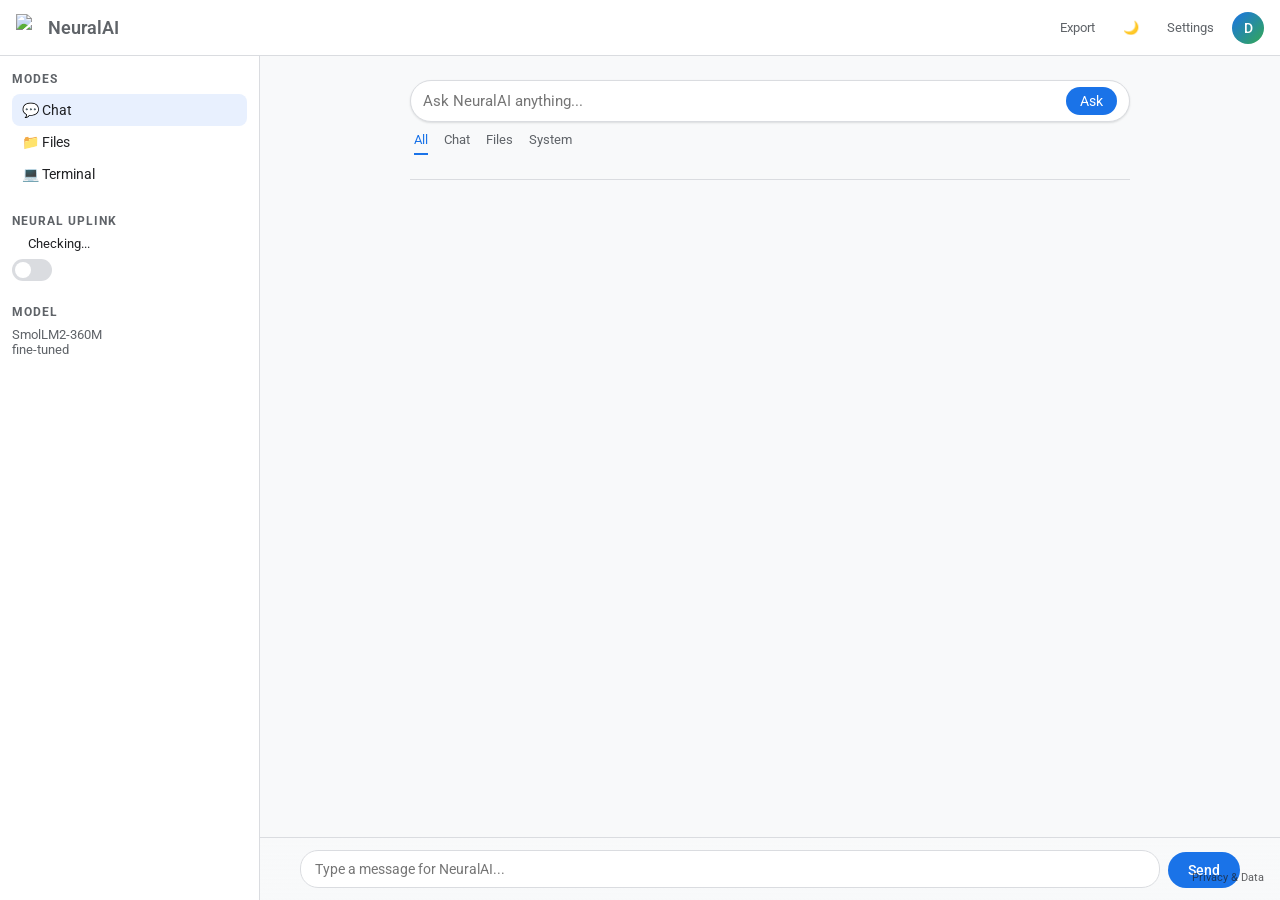
==== commit 9e090d6b: "Fix: Add dark mode toggle button to header" ====
--- a/from-scratch/web_ui/templates/index.html
+++ b/from-scratch/web_ui/templates/index.html
@@ -1187,6 +1187,8 @@
   </div>
   <div class="topbar-right">
     <button class="top-btn" id="exportBtn">Export</button>
+    <button class="top-btn" id="themeToggleBtn" onclick="toggleDarkMode()">🌙</button>
+
     <button class="top-btn" id="settingsBtn">Settings</button>
     <div class="avatar">D</div>
   </div>
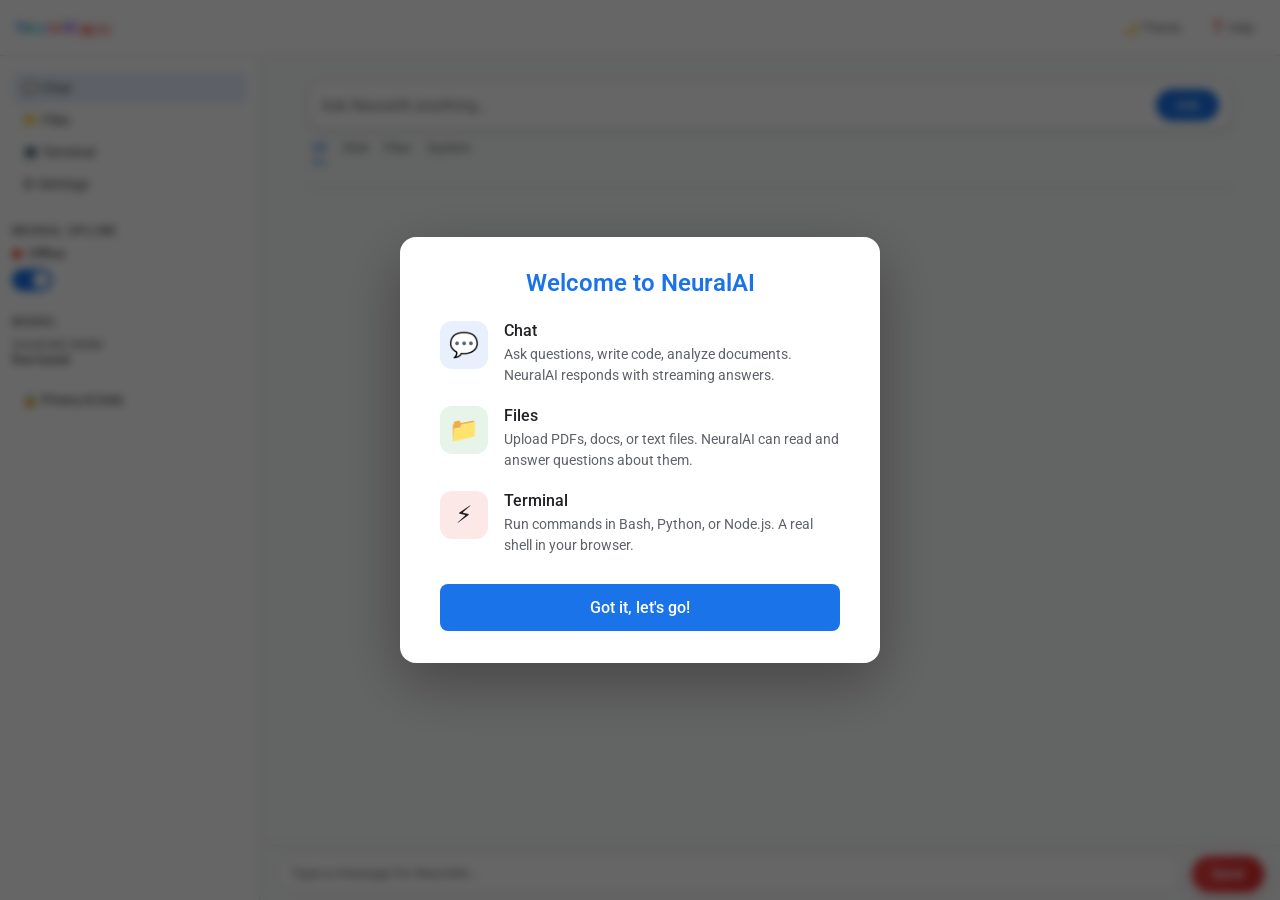
==== commit 0952505f: "🚀 NeuralAI v4.0 - Persistence, Memory & Conversation Management Features: - SQLite database for conv" ====
--- a/from-scratch/web_ui/templates/index.html
+++ b/from-scratch/web_ui/templates/index.html
@@ -3,9 +3,31 @@
 <head>
   <link rel="icon" type="image/png" href="/static/favicon.png">
 <meta charset="UTF-8" />
-<title>NeuralAI</title>
+<meta name="viewport" content="width=device-width, initial-scale=1.0" />
+<meta http-equiv="Cache-Control" content="no-cache, no-store, must-revalidate" />
+<meta http-equiv="Pragma" content="no-cache" />
+<meta http-equiv="Expires" content="0" />
+<!-- Build: 1777537062 -->
+<title>NeuralAI LIVE</title>
 <link href="https://fonts.googleapis.com/css2?family=Google+Sans:wght@400;500;700&family=Roboto:wght@400;500&display=swap" rel="stylesheet">
 <style>
+:root {
+  --gray-50: #f8f9fa;
+  --gray-100: #f1f3f4;
+  --gray-200: #e8eaed;
+  --gray-300: #dadce0;
+  --gray-400: #bdc1c6;
+  --gray-500: #9aa0a6;
+  --gray-600: #80868b;
+  --gray-700: #5f6368;
+  --gray-800: #3c4043;
+  --gray-900: #202124;
+  --white: #ffffff;
+  --google-blue: #1a73e8;
+  --google-red: #ea4335;
+  --google-green: #34a853;
+  --google-yellow: #fbbc04;
+}
 * {
   box-sizing: border-box;
   margin: 0;
@@ -16,6 +38,129 @@
 body {
   background: #f8f9fa;
   color: #202124;
+}
+
+/* Dark Mode - Applied to body */
+body.dark-mode {
+  background: #09090b;
+  color: #e4e4e7;
+}
+
+body.dark-mode .topbar {
+  background: #111117;
+  border-bottom-color: rgba(255,255,255,0.07);
+}
+
+
+body.dark-mode .product-name {
+  color: #a78bfa;
+}
+
+body.dark-mode .top-btn {
+  color: #a78bfa;
+}
+
+body.dark-mode .top-btn:hover {
+  background: rgba(124,58,237,0.15);
+}
+
+body.dark-mode .sidebar {
+  background: #111117;
+  border-right-color: rgba(255,255,255,0.07);
+}
+
+body.dark-mode .content {
+  background: #09090b;
+}
+
+body.dark-mode .search-box {
+  background: #000000;
+  border-color: rgba(255,255,255,0.1);
+}
+
+body.dark-mode .search-box input {
+  color: #e4e4e7;
+  background: transparent;
+}
+
+body.dark-mode .search-box input::placeholder {
+  color: #6b7280;
+}
+
+body.dark-mode .search-box button {
+  background: #7c3aed;
+}
+
+body.dark-mode .search-box button:hover {
+  background: #6d28d9;
+}
+
+body.dark-mode .nav-item:hover {
+  background: rgba(124,58,237,0.15);
+}
+
+body.dark-mode .nav-item.active {
+  background: rgba(124,58,237,0.2);
+  color: #a78bfa;
+}
+
+body.dark-mode .result-card {
+  background: #161b22;
+  border-color: rgba(255,255,255,0.07);
+}
+
+body.dark-mode .result-title {
+  color: #a78bfa;
+}
+
+body.dark-mode .result-snippet {
+  color: #8a8a9a;
+}
+
+body.dark-mode .msg.ai {
+  background: #161b22;
+  border-color: rgba(255,255,255,0.07);
+  color: #e4e4e7;
+}
+
+body.dark-mode .msg.user {
+  background: linear-gradient(135deg, #1e1b4b, #0f172a);
+  color: #e0e7ff;
+}
+
+body.dark-mode .chat-input-bar {
+  background: linear-gradient(to top, #09090b, rgba(9,9,11,0.95));
+  border-top-color: rgba(255,255,255,0.07);
+}
+
+body.dark-mode .chat-input-bar textarea {
+  background: #161b22;
+  border-color: rgba(255,255,255,0.07);
+  color: #e4e4e7;
+}
+
+body.dark-mode .files-section {
+  background: #09090b;
+}
+
+body.dark-mode .file-card {
+  background: #161b22;
+  border-color: rgba(255,255,255,0.07);
+}
+
+body.dark-mode .file-name {
+  color: #e4e4e7;
+}
+
+body.dark-mode .tab.active {
+  color: #a78bfa;
+  border-bottom-color: #7c3aed;
+}
+
+/* History Dropdown Dark Mode */
+body.dark-mode #historyDropdown {
+  background: #161b22;
+  border-color: rgba(255,255,255,0.1);
 }
 
 /* Top bar */
@@ -38,11 +183,6 @@
   gap: 8px;
 }
 
-.logo {
-  font-weight: 700;
-  font-size: 20px;
-  color: #1a73e8;
-}
 
 .product-name {
   font-size: 16px;
@@ -69,23 +209,12 @@
   background: #f1f3f4;
 }
 
-.avatar {
-  width: 32px;
-  height: 32px;
-  border-radius: 50%;
-  background: linear-gradient(135deg, #1a73e8, #34a853);
-  color: #fff;
-  display: flex;
-  align-items: center;
-  justify-content: center;
-  font-size: 14px;
-  font-weight: 500;
-}
 
 /* Layout */
 .layout {
   display: flex;
   min-height: calc(100vh - 56px);
+  justify-content: center;
 }
 
 /* Sidebar */
@@ -137,6 +266,74 @@
   color: #1a73e8;
 }
 
+/* History Items */
+.history-item {
+  display: flex;
+  align-items: center;
+  justify-content: space-between;
+  padding: 8px 10px;
+  border-radius: 8px;
+  font-size: 13px;
+  color: #202124;
+  cursor: pointer;
+  transition: all 0.15s ease;
+  margin-bottom: 4px;
+}
+
+.history-item:hover {
+  background: #f1f3f4;
+}
+
+.history-item.active {
+  background: #e8f0fe;
+  color: #1a73e8;
+}
+
+body.dark-mode .history-item {
+  color: #e4e4e7;
+}
+
+body.dark-mode .history-item:hover {
+  background: rgba(124,58,237,0.15);
+}
+
+body.dark-mode .history-item.active {
+  background: rgba(124,58,237,0.2);
+  color: #a78bfa;
+}
+
+.history-item-text {
+  flex: 1;
+  overflow: hidden;
+  text-overflow: ellipsis;
+  white-space: nowrap;
+}
+
+.history-item-meta {
+  font-size: 11px;
+  color: #6b7280;
+  margin-left: 8px;
+}
+
+.history-item-delete {
+  background: none;
+  border: none;
+  color: #9ca3af;
+  cursor: pointer;
+  font-size: 16px;
+  padding: 0 4px;
+  opacity: 0;
+  transition: opacity 0.15s;
+}
+
+.history-item:hover .history-item-delete {
+  opacity: 1;
+}
+
+.history-item-delete:hover {
+  color: #ef4444;
+}
+
 /* Uplink */
 .uplink-row {
   display: flex;
@@ -207,42 +404,50 @@
   transform: translateX(18px);
 }
 
-/* Content */
+/* Content - FILL SCREEN */
 .content {
   flex: 1;
-  padding: 24px 40px 80px;
-}
-
-/* Search */
+  padding: 24px 32px 100px;
+  max-width: none;
+  width: 100%;
+  margin: 0;
+  display: flex;
+  flex-direction: column;
+}
+
+/* Search - WIDER AND FLATTER */
 .search-wrapper {
-  max-width: 720px;
-  margin: 0 auto 16px;
+  max-width: none;
+  width: 100%;
+  margin: 0 auto 20px;
+  padding: 0 16px;
 }
 
 .search-box {
   display: flex;
   align-items: center;
-  gap: 8px;
+  gap: 12px;
   background: #fff;
-  border-radius: 24px;
+  border-radius: 16px;
   border: 1px solid #dadce0;
-  padding: 6px 12px;
-  box-shadow: 0 1px 2px rgba(60, 64, 67, 0.15);
+  padding: 8px 12px;
+  box-shadow: 0 2px 4px rgba(60, 64, 67, 0.15);
 }
 
 .search-box input {
   flex: 1;
   border: none;
   outline: none;
-  font-size: 15px;
+  font-size: 16px;
+  padding: 4px 0;
 }
 
 .search-box button {
   border: none;
   background: #1a73e8;
   color: #fff;
-  padding: 6px 14px;
-  border-radius: 18px;
+  padding: 8px 20px;
+  border-radius: 16px;
   font-size: 14px;
   cursor: pointer;
 }
@@ -273,10 +478,12 @@
   border-bottom-color: #1a73e8;
 }
 
-/* Results / Chat */
+/* Results / Chat - FILL WIDTH */
 .results {
-  max-width: 720px;
-  margin: 16px auto 0;
+  max-width: none;
+  width: 100%;
+  margin: 16px 0 0;
+  padding: 0 16px;
 }
 
 .result-card {
@@ -284,19 +491,19 @@
 }
 
 .result-title {
-  font-size: 18px;
+  font-size: 22px;
   color: #1a0dab;
-  margin-bottom: 2px;
+  margin-bottom: 4px;
 }
 
 .result-url {
-  font-size: 13px;
+  font-size: 15px;
   color: #006621;
-  margin-bottom: 4px;
+  margin-bottom: 6px;
 }
 
 .result-snippet {
-  font-size: 14px;
+  font-size: 16px;
   color: #4d5156;
 }
 
@@ -310,11 +517,11 @@
 }
 
 .msg {
-  max-width: 80%;
-  padding: 10px 14px;
-  border-radius: 12px;
-  font-size: 14px;
-  line-height: 1.5;
+  max-width: 85%;
+  padding: 14px 18px;
+  border-radius: 16px;
+  font-size: 16px;
+  line-height: 1.6;
 }
 
 .msg.user {
@@ -332,20 +539,20 @@
 .msg pre {
   background: #202124;
   color: #e8eaed;
-  border-radius: 8px;
-  padding: 12px;
-  margin: 8px 0;
+  border-radius: 10px;
+  padding: 16px;
+  margin: 10px 0;
   overflow-x: auto;
   font-family: 'Roboto Mono', monospace;
-  font-size: 13px;
+  font-size: 14px;
 }
 
 .msg code {
   background: #f1f3f4;
-  padding: 2px 6px;
-  border-radius: 4px;
+  padding: 3px 8px;
+  border-radius: 6px;
   font-family: 'Roboto Mono', monospace;
-  font-size: 13px;
+  font-size: 14px;
 }
 
 .msg pre code {
@@ -353,17 +560,17 @@
   padding: 0;
 }
 
-/* Bottom input bar */
+/* Bottom input bar - COMPACT */
 .chat-input-bar {
   position: fixed;
   left: 260px;
   right: 0;
   bottom: 0;
-  padding: 12px 40px;
+  padding: 8px 16px;
   background: linear-gradient(to top, #f8f9fa, rgba(248, 249, 250, 0.95));
   border-top: 1px solid #dadce0;
   display: flex;
-  gap: 8px;
+  gap: 10px;
   align-items: flex-end;
 }
 
@@ -380,20 +587,16 @@
   font-family: inherit;
 }
 
-.chat-input-bar textarea:focus {
-  border-color: #1a73e8;
-  box-shadow: 0 0 0 2px rgba(26, 115, 232, 0.2);
-}
-
 .chat-input-bar button {
   border: none;
-  background: #1a73e8;
+  background: linear-gradient(135deg,#ef4444,#dc2626);
   color: #fff;
   padding: 10px 20px;
   border-radius: 18px;
   font-size: 14px;
   cursor: pointer;
   font-weight: 500;
+  box-shadow: 0 2px 8px rgba(239,68,68,0.25);
 }
 
 .chat-input-bar button:hover {
@@ -405,10 +608,12 @@
   cursor: not-allowed;
 }
 
-/* Files Tab */
+/* Files Tab - FILL WIDTH */
 .files-section {
-  max-width: 720px;
-  margin: 0 auto;
+  max-width: none;
+  width: 100%;
+  margin: 0;
+  padding: 0 16px;
 }
 
 .files-header {
@@ -419,19 +624,19 @@
 }
 
 .files-header h2 {
-  font-size: 18px;
+  font-size: 22px;
   color: #202124;
 }
 
 .upload-btn {
   display: flex;
   align-items: center;
-  gap: 6px;
+  gap: 8px;
   border: 1px solid #dadce0;
   background: #fff;
-  padding: 8px 16px;
-  border-radius: 18px;
-  font-size: 13px;
+  padding: 12px 20px;
+  border-radius: 24px;
+  font-size: 15px;
   color: #1a73e8;
   cursor: pointer;
 }
@@ -451,8 +656,8 @@
   justify-content: space-between;
   background: #fff;
   border: 1px solid #dadce0;
-  border-radius: 8px;
-  padding: 12px 16px;
+  border-radius: 12px;
+  padding: 16px 20px;
 }
 
 .file-info {
@@ -462,10 +667,10 @@
 }
 
 .file-icon {
-  width: 32px;
-  height: 32px;
+  width: 44px;
+  height: 44px;
   background: #e8f0fe;
-  border-radius: 8px;
+  border-radius: 12px;
   display: flex;
   align-items: center;
   justify-content: center;
@@ -473,12 +678,12 @@
 }
 
 .file-name {
+  font-size: 16px;
+  color: #202124;
+}
+
+.file-meta {
   font-size: 14px;
-  color: #202124;
-}
-
-.file-meta {
-  font-size: 12px;
   color: #5f6368;
 }
 
@@ -496,45 +701,159 @@
   color: #ea4335;
 }
 
-/* Terminal */
+
+/* Settings Tab */
+.settings-section {
+  max-width: 800px;
+  margin: 0 auto;
+  padding: 24px 16px;
+}
+
+.settings-header {
+  margin-bottom: 24px;
+}
+
+.settings-header h2 {
+  font-size: 24px;
+  color: #202124;
+  margin: 0;
+}
+
+.settings-card {
+  background: #fff;
+  border: 1px solid #dadce0;
+  border-radius: 12px;
+  padding: 20px;
+  margin-bottom: 16px;
+}
+
+.settings-card h3 {
+  font-size: 16px;
+  color: #202124;
+  margin: 0 0 8px 0;
+}
+
+body.dark-mode .settings-card {
+  background: #161b22;
+  border-color: rgba(255,255,255,0.07);
+}
+
+body.dark-mode .settings-header h2 {
+  color: #e4e4e7;
+}
+
+body.dark-mode .settings-card h3 {
+  color: #e4e4e7;
+}
+
+.memory-item, .rule-item {
+  display: flex;
+  justify-content: space-between;
+  align-items: center;
+  background: #f1f3f4;
+  border-radius: 8px;
+  padding: 10px 12px;
+  margin-bottom: 8px;
+}
+
+body.dark-mode .memory-item, body.dark-mode .rule-item {
+  background: rgba(59,130,246,0.1);
+}
+
+.memory-item span, .rule-item span {
+  flex: 1;
+  font-size: 13px;
+  color: #202124;
+}
+
+body.dark-mode .memory-item span, body.dark-mode .rule-item span {
+  color: #e4e4e7;
+}
+
+.rule-toggle {
+  padding: 4px 12px;
+  border: none;
+  border-radius: 4px;
+  cursor: pointer;
+  font-size: 12px;
+  font-weight: 600;
+  margin-right: 8px;
+}
+
+.rule-toggle.on {
+  background: #34a853;
+  color: #fff;
+}
+
+.rule-toggle.off {
+  background: #dadce0;
+  color: #5f6368;
+}
+
+.delete-btn {
+  background: none;
+  border: none;
+  color: #ea4335;
+  cursor: pointer;
+  font-size: 16px;
+  padding: 0 4px;
+}
+
+.delete-btn:hover {
+  color: #c5221f;
+}
+
+/* Terminal - FILL SCREEN */
 .terminal-section {
-  background: #202124;
-  border-radius: 8px;
-  max-width: 720px;
-  margin: 0 auto;
-  min-height: 400px;
+  background: #0d1117;
+  border-radius: 12px;
+  max-width: none;
+  width: 100%;
+  margin: 0;
+  min-height: 500px;
   display: flex;
   flex-direction: column;
+  box-shadow: 0 8px 32px rgba(0, 0, 0, 0.4), 0 0 0 1px rgba(48, 54, 61, 0.5);
+  overflow: hidden;
 }
 
 .terminal-header {
   display: flex;
   align-items: center;
   justify-content: space-between;
-  padding: 8px 12px;
-  background: #303134;
-  border-radius: 8px 8px 0 0;
-  border-bottom: 1px solid #3c4043;
-}
-
-.terminal-dots {
-  display: flex;
-  gap: 6px;
-}
-
-.terminal-dot {
-  width: 10px;
-  height: 10px;
-  border-radius: 50%;
-}
-
-.dot-red { background: #ff5f57; }
-.dot-yellow { background: #febc2e; }
-.dot-green { background: #28c840; }
+  padding: 16px 20px;
+  background: linear-gradient(135deg, #161b22 0%, #0d1117 100%);
+  border-bottom: 1px solid #30363d;
+}
+
+.terminal-brand {
+  display: flex;
+  align-items: center;
+  gap: 12px;
+}
+
+
+.terminal-brand-text {
+  display: flex;
+  flex-direction: column;
+}
+
+.terminal-brand-name {
+  font-size: 18px;
+  font-weight: 600;
+  color: #e6edf3;
+  font-family: 'Google Sans', system-ui, sans-serif;
+}
+
+.terminal-brand-sub {
+  font-size: 13px;
+  color: #7d8590;
+  font-family: 'Roboto Mono', monospace;
+}
 
 .terminal-title {
   font-size: 12px;
-  color: #9aa0a6;
+  color: #7d8590;
   font-family: 'Roboto Mono', monospace;
 }
 
@@ -544,47 +863,186 @@
 }
 
 .term-btn {
-  border: 1px solid #3c4043;
+  border: 1px solid #30363d;
   background: transparent;
-  color: #9aa0a6;
-  padding: 4px 10px;
-  border-radius: 4px;
+  color: #7d8590;
+  padding: 6px 12px;
+  border-radius: 6px;
   font-size: 11px;
   cursor: pointer;
+  transition: all 0.15s ease;
 }
 
 .term-btn:hover {
-  background: #3c4043;
-  color: #e8eaed;
+  background: #21262d;
+  color: #e6edf3;
+  border-color: #484f58;
+}
+
+.terminal-banner {
+  background: linear-gradient(180deg, #161b22 0%, #0d1117 100%);
+  padding: 24px;
+  border-bottom: 1px solid #21262d;
+  text-align: center;
+}
+
+.banner-logo {
+  font-family: 'Google Sans', system-ui, sans-serif;
+  font-size: 28px;
+  font-weight: 700;
+  letter-spacing: 2px;
+  margin-bottom: 8px;
+}
+
+.banner-bracket {
+  color: #30363d;
+}
+
+.banner-n { color: #3b82f6; }
+.banner-e { color: #10b981; }
+.banner-u { color: #22d3ee; }
+.banner-r { color: #a855f7; }
+.banner-a { color: #ef4444; }
+.banner-l { color: #f97316; }
+
+.banner-ai {
+  background: linear-gradient(135deg, #22d3ee 0%, #a855f7 50%, #ec4899 100%);
+  -webkit-background-clip: text;
+  -webkit-text-fill-color: transparent;
+  background-clip: text;
+  font-size: 32px;
+  margin-left: 4px;
+  font-weight: 800;
+}
+
+.banner-tagline {
+  font-family: 'Roboto Mono', monospace;
+  font-size: 12px;
+  color: #7d8590;
+  letter-spacing: 1px;
+}
+
+.terminal-banner pre {
+  margin: 0;
+  padding: 0;
+  display: inline-block;
+  text-align: left;
+}
+
+.terminal-banner-ascii {
+  color: #58a6ff;
+}
+
+.terminal-banner-green {
+  color: #3fb950;
+}
+
+.terminal-banner-cyan {
+  color: #39c5cf;
+}
+
+.terminal-banner-yellow {
+  color: #d29922;
+}
+
+.terminal-banner-magenta {
+  color: #bc8cff;
+}
+
+.terminal-banner-title {
+  display: block;
+  text-align: center;
+  margin-top: 12px;
+  font-size: 11px;
+  color: #8b949e;
 }
 
 .terminal-output {
   flex: 1;
-  padding: 12px 16px;
-  font-family: 'Roboto Mono', monospace;
-  font-size: 13px;
-  color: #e8eaed;
+  padding: 20px 24px;
+  font-family: 'JetBrains Mono', 'Roboto Mono', monospace;
+  font-size: 15px;
+  color: #c9d1d9;
   overflow-y: auto;
   white-space: pre-wrap;
+  background: linear-gradient(180deg, #0d1117 0%, #161b22 100%);
+}
+
+.term-line {
+  padding: 3px 0;
+  line-height: 1.7;
+}
+
+.term-line.input {
+  color: #58a6ff;
+}
+
+.term-line.success {
+  color: #3fb950;
+}
+
+.term-line.error {
+  color: #f85149;
+}
+
+.term-line.info {
+  color: #8b949e;
 }
 
 .terminal-input-row {
   display: flex;
   align-items: center;
-  gap: 8px;
-  padding: 8px 16px;
-  background: #303134;
-  border-top: 1px solid #3c4043;
+  gap: 16px;
+  padding: 16px 24px;
+  background: linear-gradient(180deg, #161b22 0%, #0d1117 100%);
+  border-top: 1px solid #30363d;
 }
 
 .terminal-input-row input {
   flex: 1;
-  background: transparent;
+  background: #21262d;
+  border: 1px solid #30363d;
+  border-radius: 12px;
+  padding: 14px 18px;
+  outline: none;
+  color: #c9d1d9;
+  font-family: 'JetBrains Mono', 'Roboto Mono', monospace;
+  font-size: 15px;
+  transition: all 0.2s ease;
+}
+
+.terminal-input-row input:focus {
+  border-color: #58a6ff;
+  box-shadow: 0 0 0 3px rgba(88, 166, 255, 0.15);
+}
+
+.terminal-input-row input::placeholder {
+  color: #6e7681;
+}
+
+.terminal-prompt {
+  color: #58a6ff;
+  font-weight: 600;
+  font-family: 'JetBrains Mono', 'Roboto Mono', monospace;
+  font-size: 15px;
+}
+
+.terminal-run-btn {
   border: none;
-  outline: none;
-  color: #34a853;
-  font-family: 'Roboto Mono', monospace;
-  font-size: 13px;
+  background: linear-gradient(135deg, #238636 0%, #2ea043 100%);
+  color: #fff;
+  padding: 14px 24px;
+  border-radius: 12px;
+  font-size: 15px;
+  font-weight: 500;
+  cursor: pointer;
+  transition: all 0.2s ease;
+}
+
+.terminal-run-btn:hover {
+  background: linear-gradient(135deg, #2ea043 0%, #3fb950 100%);
+  transform: translateY(-1px);
+  box-shadow: 0 4px 12px rgba(46, 160, 67, 0.3);
 }
 
 /* Toast */
@@ -617,14 +1075,7 @@
 /* Hidden */
 .hidden { display: none !important; }
 
-/* Terminal 2.0 Styles */
-.terminal-section {
-  display: flex;
-  flex-direction: column;
-  height: 100%;
-  background: #0d1117;
-}
-
+/* Terminal 2.0 Styles - Tabs and Quick Commands only */
 .terminal-tabs {
   display: flex;
   gap: 2px;
@@ -681,7 +1132,7 @@
 }
 
 .terminal-prompt {
-  color: #58a6ff;
+  color: #a78bfa;
   font-weight: bold;
   margin-right: 8px;
 }
@@ -762,143 +1213,51 @@
 }
 
 .snippet-tab:hover {
+  background: #30363d;
   color: #c9d1d9;
 }
 
 .snippet-tab.active {
-  background: #388bfd;
+  background: #238636;
   color: white;
 }
 
-.snippet-item {
-  padding: 8px;
-  margin-bottom: 4px;
-  background: #21262d;
-  border-radius: 4px;
-  cursor: pointer;
+/* Sidebar Footer */
+.sidebar-footer {
+  margin-top: auto;
+  padding-top: 16px;
+  border-top: 1px solid rgba(255,255,255,0.07);
+}
+
+.sidebar-footer-links {
+  display: flex;
+  flex-direction: column;
+  gap: 8px;
+}
+
+.sidebar-link {
+  display: flex;
+  align-items: center;
+  gap: 8px;
+  padding: 8px 10px;
+  border-radius: 8px;
+  font-size: 13px;
+  color: #5f6368;
+  text-decoration: none;
   transition: background 0.15s;
 }
 
-.snippet-item:hover {
-  background: #30363d;
-}
-
-.history-item {
-  padding: 8px;
-  margin-bottom: 4px;
-  background: #21262d;
-  border-radius: 4px;
-  cursor: pointer;
-  color: #c9d1d9;
-  font-family: monospace;
-  overflow-x: hidden;
-  text-overflow: ellipsis;
-  white-space: nowrap;
-}
-
-.history-item:hover {
-  background: #30363d;
-}
-
-/* Syntax highlighting classes */
-.term-keyword { color: #ff7b72; }
-.term-string { color: #a5d6ff; }
-.term-number { color: #79c0ff; }
-.term-comment { color: #8b949e; font-style: italic; }
-.term-function { color: #d2a8ff; }
-.term-variable { color: #ffa657; }
-.term-operator { color: #ff7b72; }
-
-
-
-/* Onboarding Modal */
-.onboarding-overlay {
-  position: fixed;
-  inset: 0;
-  background: rgba(0, 0, 0, 0.6);
-  display: flex;
-  align-items: center;
-  justify-content: center;
-  z-index: 1000;
-  opacity: 0;
-  visibility: hidden;
-  transition: opacity 0.3s, visibility 0.3s;
-}
-.onboarding-overlay.visible {
-  opacity: 1;
-  visibility: visible;
-}
-.onboarding-card {
-  background: var(--white);
-  border-radius: 16px;
-  padding: 32px;
-  max-width: 480px;
-  width: 90%;
-  box-shadow: 0 20px 60px rgba(0, 0, 0, 0.3);
-  animation: slideUp 0.4s ease;
-}
-@keyframes slideUp {
-  from { transform: translateY(20px); opacity: 0; }
-  to { transform: translateY(0); opacity: 1; }
-}
-.onboarding-title {
-  font-size: 24px;
-  font-weight: 600;
-  color: var(--gray-900);
-  margin-bottom: 16px;
-  text-align: center;
-}
-.onboarding-step {
-  display: flex;
-  align-items: flex-start;
-  gap: 12px;
-  margin-bottom: 20px;
-  padding: 12px;
-  border-radius: 12px;
-  background: var(--gray-50);
-  transition: background 0.2s;
-}
-.onboarding-step:hover {
-  background: var(--gray-100);
-}
-.onboarding-icon {
-  width: 40px;
-  height: 40px;
-  border-radius: 10px;
-  display: flex;
-  align-items: center;
-  justify-content: center;
-  font-size: 20px;
-  flex-shrink: 0;
-}
-.onboarding-icon.chat { background: linear-gradient(135deg, var(--google-blue), #4285f4); }
-.onboarding-icon.files { background: linear-gradient(135deg, var(--google-green), #34a853); }
-.onboarding-icon.terminal { background: linear-gradient(135deg, #5f6368, #3c4043); }
-.onboarding-step h4 {
-  font-size: 15px;
-  font-weight: 600;
-  color: var(--gray-900);
-  margin-bottom: 4px;
-}
-.onboarding-step p {
-  font-size: 13px;
-  color: var(--gray-700);
-  line-height: 1.5;
-}
-.onboarding-close {
-  width: 100%;
-  padding: 12px;
-  background: var(--google-blue);
-  color: white;
-  border: none;
-  border-radius: 12px;
-  font-size: 15px;
-  font-weight: 500;
-  cursor: pointer;
-  transition: background 0.2s;
-}
-.onboarding-close:hover {
-  background: var(--google-blue-dark);
+.sidebar-link:hover {
+  background: #f1f3f4;
+}
+
+body.dark-mode .sidebar-link {
+  color: #8a8a9a;
+}
+
+body.dark-mode .sidebar-link:hover {
+  background: rgba(124,58,237,0.15);
+  color: #a78bfa;
 }
 
 /* Accessibility Improvements */
@@ -1125,22 +1484,162 @@
   }
 }
 
-/* Privacy Notice Link */
-.privacy-link {
+/* Onboarding Modal Styles */
+.onboarding-overlay {
   position: fixed;
-  bottom: 16px;
-  right: 16px;
-  font-size: 11px;
-  color: var(--gray-500);
-  text-decoration: none;
-  opacity: 0.7;
-  transition: opacity 0.2s;
-}
-.privacy-link:hover {
+  top: 0;
+  left: 0;
+  right: 0;
+  bottom: 0;
+  background: rgba(0, 0, 0, 0.6);
+  backdrop-filter: blur(4px);
+  display: flex;
+  align-items: center;
+  justify-content: center;
+  z-index: 9999;
+  opacity: 0;
+  visibility: hidden;
+  transition: opacity 0.3s ease, visibility 0.3s ease;
+}
+
+.onboarding-overlay.visible {
   opacity: 1;
-  color: var(--google-blue);
-}
-
+  visibility: visible;
+}
+
+.onboarding-card {
+  background: #fff;
+  border-radius: 16px;
+  padding: 32px 40px;
+  max-width: 480px;
+  width: 90%;
+  box-shadow: 0 20px 60px rgba(0, 0, 0, 0.3);
+  animation: slideUp 0.4s ease;
+}
+
+body.dark-mode .onboarding-card {
+  background: #161b22;
+  box-shadow: 0 20px 60px rgba(0, 0, 0, 0.5);
+}
+
+.onboarding-title {
+  font-size: 24px;
+  font-weight: 600;
+  color: #1a73e8;
+  margin-bottom: 24px;
+  text-align: center;
+}
+
+body.dark-mode .onboarding-title {
+  color: #a78bfa;
+}
+
+.onboarding-step {
+  display: flex;
+  gap: 16px;
+  margin-bottom: 20px;
+  align-items: flex-start;
+}
+
+.onboarding-icon {
+  width: 48px;
+  height: 48px;
+  border-radius: 12px;
+  display: flex;
+  align-items: center;
+  justify-content: center;
+  font-size: 24px;
+  flex-shrink: 0;
+}
+
+.onboarding-icon.chat {
+  background: #e8f0fe;
+}
+
+.onboarding-icon.files {
+  background: #e6f4ea;
+}
+
+.onboarding-icon.terminal {
+  background: #fce8e6;
+}
+
+body.dark-mode .onboarding-icon.chat {
+  background: rgba(124, 58, 237, 0.2);
+}
+
+body.dark-mode .onboarding-icon.files {
+  background: rgba(34, 197, 94, 0.2);
+}
+
+body.dark-mode .onboarding-icon.terminal {
+  background: rgba(239, 68, 68, 0.2);
+}
+
+.onboarding-step h4 {
+  font-size: 16px;
+  font-weight: 500;
+  color: #202124;
+  margin-bottom: 4px;
+}
+
+body.dark-mode .onboarding-step h4 {
+  color: #e4e4e7;
+}
+
+.onboarding-step p {
+  font-size: 14px;
+  color: #5f6368;
+  line-height: 1.5;
+}
+
+body.dark-mode .onboarding-step p {
+  color: #8a8a9a;
+}
+
+.onboarding-close {
+  width: 100%;
+  padding: 14px 24px;
+  background: #1a73e8;
+  color: #fff;
+  border: none;
+  border-radius: 8px;
+  font-size: 16px;
+  font-weight: 500;
+  cursor: pointer;
+  margin-top: 8px;
+  transition: background 0.2s;
+}
+
+.onboarding-close:hover {
+  background: #185abc;
+}
+
+body.dark-mode .onboarding-close {
+  background: #7c3aed;
+}
+
+body.dark-mode .onboarding-close:hover {
+  background: #6d28d9;
+}
+
+@media (max-width: 768px) {
+  .onboarding-card {
+    padding: 24px 20px;
+    margin: 20px;
+  }
+}
+
+@keyframes livePulse {
+  0%, 100% { 
+    opacity: 1; 
+    text-shadow: 0 0 8px rgba(239,68,68,0.6), 0 0 16px rgba(239,68,68,0.4);
+  }
+  50% { 
+    opacity: 0.7; 
+    text-shadow: 0 0 12px rgba(239,68,68,0.8), 0 0 24px rgba(239,68,68,0.6), 0 0 36px rgba(239,68,68,0.3);
+  }
+}
 </style>
 </head>
 <body>
@@ -1178,40 +1677,80 @@
   </div>
 </div>
 
+<!-- Help Modal -->
+<div class="onboarding-overlay" id="helpOverlay">
+  <div class="onboarding-card">
+    <div class="onboarding-title">Help & Tips</div>
+    
+    <div class="onboarding-step">
+      <div class="onboarding-icon chat">💬</div>
+      <div>
+        <h4>Chat Mode</h4>
+        <p>Type your question and press Enter or click Send. NeuralAI streams responses in real-time.</p>
+      </div>
+    </div>
+    
+    <div class="onboarding-step">
+      <div class="onboarding-icon files">📁</div>
+      <div>
+        <h4>Files Mode</h4>
+        <p>Upload documents (PDF, TXT, DOCX) and ask questions about them. Files are processed locally.</p>
+      </div>
+    </div>
+    
+    <div class="onboarding-step">
+      <div class="onboarding-icon terminal">⚡</div>
+      <div>
+        <h4>Terminal Mode</h4>
+        <p>Run Python, Bash, or Node.js commands. Type <code>help</code> in the terminal for commands.</p>
+      </div>
+    </div>
+    
+    <div class="onboarding-step">
+      <div class="onboarding-icon">🔑</div>
+      <div>
+        <h4>Neural Uplink</h4>
+        <p>Toggle the Neural Uplink switch in the sidebar to enable enhanced AI capabilities.</p>
+      </div>
+    </div>
+    
+    <button class="onboarding-close" onclick="closeHelp()">Close</button>
+  </div>
+</div>
+
 
 <!-- Top bar -->
-<header class="topbar">
+<div class="topbar">
   <div class="topbar-left">
-    <img src="/static/logo.png" style="height: 28px; margin-right: 8px;">
-    <span class="product-name" style="font-weight: 600; font-size: 18px;">NeuralAI</span>
+    <span class="product-name">
+      <span style="color:#3b82f6">N</span><span style="color:#10b981">e</span><span style="color:#22d3ee">u</span><span style="color:#a855f7">r</span><span style="color:#ef4444">a</span><span style="color:#f97316">l</span><span style="background:linear-gradient(135deg,#22d3ee,#a855f7,#ec4899);-webkit-background-clip:text;-webkit-text-fill-color:transparent;font-weight:700">AI</span>
+      <span style="color:#ef4444;font-size:10px;animation:livePulse 1.5s ease-in-out infinite;text-shadow:0 0 8px rgba(239,68,68,0.6);">●LIVE</span>
+    </span>
   </div>
   <div class="topbar-right">
-    <button class="top-btn" id="exportBtn">Export</button>
-    <button class="top-btn" id="themeToggleBtn" onclick="toggleDarkMode()">🌙</button>
-
-    <button class="top-btn" id="settingsBtn">Settings</button>
-    <div class="avatar">D</div>
+    <button class="top-btn" onclick="toggleDarkMode()">🌙 Theme</button>
+    <button class="top-btn" onclick="showHelp()">❓ Help</button>
   </div>
-</header>
+</div>
 
 <!-- Main layout -->
 <div class="layout">
   <!-- Sidebar -->
   <aside class="sidebar">
     <div class="sidebar-section">
-      <h3>Modes</h3>
-      <button class="nav-item active" data-tab="chat">💬 Chat</button>
-      <button class="nav-item" data-tab="files">📁 Files</button>
-      <button class="nav-item" data-tab="terminal">💻 Terminal</button>
+      <button class="nav-item active" data-tab="chat" onclick="switchTab('chat')">💬 Chat</button>
+      <button class="nav-item" data-tab="files" onclick="switchTab('files')">📁 Files</button>
+      <button class="nav-item" data-tab="terminal" onclick="switchTab('terminal')">💻 Terminal</button>
+      <button class="nav-item" data-tab="settings" onclick="switchTab('settings')">⚙️ Settings</button>
     </div>
     <div class="sidebar-section">
       <h3>Neural Uplink</h3>
       <div class="uplink-row">
-        <span class="status-dot" id="uplinkDot"></span>
-        <span class="status-label" id="uplinkLabel">Checking...</span>
+        <span class="status-dot online" id="uplinkDot"></span>
+        <span class="status-label" id="uplinkLabel">Online</span>
       </div>
       <label class="switch">
-        <input type="checkbox" id="uplinkToggle" />
+        <input type="checkbox" id="uplinkToggle" checked />
         <span class="slider"></span>
       </label>
     </div>
@@ -1222,6 +1761,11 @@
         <span id="modelType">fine-tuned</span>
       </div>
     </div>
+    <div class="sidebar-footer">
+      <div class="sidebar-footer-links">
+        <a href="/privacy" class="sidebar-link">🔒 Privacy & Data</a>
+      </div>
+    </div>
   </aside>
 
   <!-- Content -->
@@ -1230,9 +1774,15 @@
     <div id="tab-chat">
       <!-- Search bar (Google-style) -->
       <section class="search-wrapper">
-        <div class="search-box">
-          <input type="text" id="queryInput" placeholder="Ask NeuralAI anything..." autocomplete="off" />
+        <div class="search-box" style="position:relative;">
+          <input type="text" id="queryInput" placeholder="Ask NeuralAI anything..." autocomplete="off" onfocus="showHistoryDropdown()" onblur="hideHistoryDropdownDelayed()" />
           <button id="searchBtn">Ask</button>
+          <!-- Chat History Dropdown -->
+          <div id="historyDropdown" style="display:none;position:absolute;top:100%;left:0;right:0;background:var(--surface,#fff);border:1px solid var(--border,#dadce0);border-radius:12px;margin-top:4px;max-height:280px;overflow-y:auto;box-shadow:0 8px 32px rgba(0,0,0,0.15);z-index:100;">
+            <div style="padding:8px 12px;font-size:12px;color:#6b7280;border-bottom:1px solid rgba(255,255,255,0.1);">Recent Conversations</div>
+            <div id="historyDropdownList"></div>
+            <div id="historyDropdownEmpty" style="display:none;padding:16px;text-align:center;color:#6b7280;font-size:13px;">No past conversations</div>
+          </div>
         </div>
         <div class="search-tabs">
           <button class="tab active" data-mode="all">All</button>
@@ -1263,18 +1813,29 @@
     <div id="tab-terminal" class="hidden">
       <section class="terminal-section">
         <div class="terminal-header">
-          <div class="terminal-dots">
-            <div class="terminal-dot dot-red"></div>
-            <div class="terminal-dot dot-yellow"></div>
-            <div class="terminal-dot dot-green"></div>
+          <div class="terminal-brand">
+            <div class="terminal-brand-text">
+              <span class="terminal-brand-name">NeuralAI Terminal</span>
+              <span class="terminal-brand-sub">v2.0 • AI-Powered Shell</span>
+            </div>
           </div>
-          <span class="terminal-title" id="terminalTitle">neural@NeuralAI:~</span>
           <div class="terminal-actions">
             <button class="term-btn" onclick="clearTerm()" title="Clear output">🗑️ Clear</button>
             <button class="term-btn" onclick="restartTerm()" title="Restart terminal">🔄 Restart</button>
             <button class="term-btn" onclick="toggleHistory()" title="Command history">📜 History</button>
             <button class="term-btn" onclick="showSnippets()" title="Code snippets">📦 Snippets</button>
           </div>
+        </div>
+        
+        <!-- ASCII Banner -->
+        <div class="terminal-banner" id="terminalBanner">
+          <div class="banner-logo">
+            <span class="banner-bracket">[</span>
+            <span class="banner-n">N</span><span class="banner-e">e</span><span class="banner-u">u</span><span class="banner-r">r</span><span class="banner-a">a</span><span class="banner-l">l</span>
+            <span class="banner-ai">AI</span>
+            <span class="banner-bracket">]</span>
+          </div>
+          <div class="banner-tagline">AI-Powered Development Shell v2.0</div>
         </div>
         
         <!-- Terminal Tabs -->
@@ -1297,7 +1858,7 @@
         </div>
         
         <div class="terminal-input-row">
-          <span class="terminal-prompt" id="terminalPrompt">$</span>
+          <span class="terminal-prompt" id="terminalPrompt">root@Neural:~#</span>
           <input type="text" id="terminal-input" placeholder="Type command or code..." autocomplete="off" spellcheck="false" />
           <button class="terminal-run-btn" onclick="executeTerminalCmd()">▶ Run</button>
         </div>
@@ -1324,7 +1885,47 @@
           <button class="snippet-tab" data-lang="javascript">JavaScript</button>
         </div>
         <div id="snippetsList" class="panel-content"></div>
-      </div>
+      </div>    </div>
+
+    <!-- Settings Tab -->
+    <div id="tab-settings" class="hidden">
+      <section class="settings-section">
+        <div class="settings-header">
+          <h2>⚙️ Settings</h2>
+          <p style="color:#6b7280;font-size:13px;margin-top:4px;">Configure NeuralAI to work best for you</p>
+        </div>
+        
+        <!-- Bio Section -->
+        <div class="settings-card">
+          <h3>👤 Bio</h3>
+          <p style="color:#6b7280;font-size:12px;margin-bottom:12px;">Tell NeuralAI about yourself. This helps personalize responses.</p>
+          <textarea id="userBioInput" placeholder="Tell NeuralAI about yourself (e.g., I'm a software engineer who loves Python...)" style="width:100%;height:100px;background:#161b22;border:1px solid rgba(255,255,255,0.1);border-radius:8px;padding:12px;color:#e4e4e7;resize:vertical;font-family:inherit;"></textarea>
+          <button onclick="saveUserBio()" style="margin-top:12px;padding:10px 20px;background:#3b82f6;border:none;border-radius:8px;color:#fff;cursor:pointer;font-size:13px;">Save Bio</button>
+        </div>
+        
+        <!-- Memory Section -->
+        <div class="settings-card">
+          <h3>🧠 Memory</h3>
+          <p style="color:#6b7280;font-size:12px;margin-bottom:12px;">Facts NeuralAI will always remember about you.</p>
+          <div style="display:flex;gap:8px;margin-bottom:12px;">
+            <input type="text" id="memoryInput" placeholder="Add a fact (e.g., I prefer concise responses)..." style="flex:1;background:#161b22;border:1px solid rgba(255,255,255,0.1);border-radius:8px;padding:10px 12px;color:#e4e4e7;font-size:13px;">
+            <button onclick="addMemoryFromTab()" style="padding:10px 16px;background:#3b82f6;border:none;border-radius:8px;color:#fff;cursor:pointer;font-size:13px;">Add</button>
+          </div>
+          <div id="memoryList" style="max-height:200px;overflow-y:auto;"></div>
+        </div>
+        
+        <!-- Rules Section -->
+        <div class="settings-card">
+          <h3>📜 Rules</h3>
+          <p style="color:#6b7280;font-size:12px;margin-bottom:12px;">Behavioral rules that guide how NeuralAI responds. Toggle ON/OFF to enable/disable.</p>
+          <div style="display:flex;gap:8px;margin-bottom:12px;">
+            <input type="text" id="ruleInput" placeholder="Add a rule (e.g., Always be concise)..." style="flex:1;background:#161b22;border:1px solid rgba(255,255,255,0.1);border-radius:8px;padding:10px 12px;color:#e4e4e7;font-size:13px;">
+            <button onclick="addRuleFromTab()" style="padding:10px 16px;background:#10b981;border:none;border-radius:8px;color:#fff;cursor:pointer;font-size:13px;">Add</button>
+          </div>
+          <div id="rulesList" style="max-height:200px;overflow-y:auto;"></div>
+        </div>
+      </section>
+    </div>
     </div>
   </main>
 </div>
@@ -1332,7 +1933,7 @@
 <!-- Bottom input bar -->
 <section class="chat-input-bar">
   <textarea id="chatInput" rows="1" placeholder="Type a message for NeuralAI..."></textarea>
-  <button id="sendBtn">Send</button>
+  <button id="sendBtn" style="background:linear-gradient(135deg,#ef4444,#dc2626);box-shadow:0 4px 14px rgba(239,68,68,0.3);">Send</button>
 </section>
 
 <!-- TERMINAL PANEL -->
@@ -1365,7 +1966,32 @@
 const queryInput = document.getElementById('queryInput');
 const searchBtn = document.getElementById('searchBtn');
 
-function esc(t) { return t.replace(/&/g,'&amp;').replace(/</g,'&lt;').replace(/>/g,'&gt;'); }
+function escHtml(text) { return text.replace(/&/g,'&amp;').replace(/</g,'&lt;').replace(/>/g,'&gt;'); }
+
+// Strip ANSI escape codes and terminal control sequences from terminal output
+function stripAnsi(text) {
+  return text
+    // Remove full ANSI escape sequences
+    .replace(/\x1b\[[0-9;]*[a-zA-Z]/g, '')
+    .replace(/\x1b\][^\x07]*\x07/g, '')
+    .replace(/\x1b[PX^_].*?\x1b\\/g, '')
+    // Remove bracketed paste mode and private mode sequences (the ugly [?2004h stuff)
+    .replace(/\[\?[0-9;]*[hl]/g, '')
+    .replace(/\[\?[0-9;]*[a-zA-Z]/g, '')
+    // Remove any remaining bracket sequences that look like escape codes
+    .replace(/\[[\?0-9;]*[a-zA-Z]/g, '')
+    // Remove OSC sequences
+    .replace(/\].*?\x07/g, '')
+    // Clean up any leftover escape characters
+    .replace(/\x1b/g, '')
+    // Remove raw bracket sequences like [?2004h
+    .replace(/\[\?\d+h/g, '')
+    .replace(/\[\?\d+l/g, '');
+}
+
+function esc(text) {
+  return escHtml(stripAnsi(text));
+}
 
 function fmt(t) {
   let o = esc(t);
@@ -1386,15 +2012,20 @@
   setTimeout(() => t.remove(), 3000);
 }
 
-// Tab switching
-document.querySelectorAll('.nav-item').forEach(btn => {
-  btn.addEventListener('click', () => {
-    document.querySelectorAll('.nav-item').forEach(b => b.classList.remove('active'));
-    btn.classList.add('active');
-    document.querySelectorAll('[id^="tab-"]').forEach(c => c.classList.add('hidden'));
-    document.getElementById('tab-' + btn.dataset.tab).classList.remove('hidden');
-    if (btn.dataset.tab === 'terminal' && !termSid) initTerm();
-    if (btn.dataset.tab === 'files') loadFiles();
+// Tab switching - wrapped in DOMContentLoaded to ensure DOM is ready
+document.addEventListener('DOMContentLoaded', () => {
+  document.querySelectorAll('.nav-item').forEach(btn => {
+    btn.addEventListener('click', () => {
+      console.log('Tab clicked:', btn.dataset.tab);
+      document.querySelectorAll('.nav-item').forEach(b => b.classList.remove('active'));
+      btn.classList.add('active');
+      document.querySelectorAll('[id^="tab-"]').forEach(c => c.classList.add('hidden'));
+      const tabEl = document.getElementById('tab-' + btn.dataset.tab);
+      console.log('Showing tab:', 'tab-' + btn.dataset.tab, tabEl);
+      tabEl.classList.remove('hidden');
+      if (btn.dataset.tab === 'terminal' && !termSid) initTerm();
+      if (btn.dataset.tab === 'files') loadFiles();
+    });
   });
 });
 
@@ -1409,29 +2040,21 @@
   });
 });
 
-// Settings
-document.getElementById('settingsBtn').addEventListener('click', async () => {
-  try {
-    const r = await fetch('/api/status');
-    const d = await r.json();
-    const uplinkStatus = d.uplink === 'connected' ? '✅ Connected' : '❌ Offline';
-    toast(`NeuralAI v${d.version || '3.0'} | ${d.model_type || 'fine-tuned'} | ${d.device || 'CPU'} | Files: ${d.indexed_files || 0} | Uplink: ${uplinkStatus}`, 'success');
-  } catch {
-    toast('Could not load settings', 'error');
-  }
-});
 
 // Export
-document.getElementById('exportBtn').addEventListener('click', () => {
-  if (!conversation.length) { toast('No conversation to export', 'error'); return; }
-  const md = conversation.filter(m => m.role !== 'system').map(m => `**${m.role}:** ${m.content}`).join('\n\n');
-  const b = new Blob([`# NeuralAI Chat\n\n${md}`], { type: 'text/markdown' });
-  const a = document.createElement('a');
-  a.href = URL.createObjectURL(b);
-  a.download = 'neuralai-chat.md';
-  a.click();
-  toast('Exported!', 'success');
-});
+const exportBtn = document.getElementById('exportBtn');
+if (exportBtn) {
+  exportBtn.addEventListener('click', () => {
+    if (!conversation.length) { toast('No conversation to export', 'error'); return; }
+    const md = conversation.filter(m => m.role !== 'system').map(m => `**${m.role}:** ${m.content}`).join('\n\n');
+    const b = new Blob([`# NeuralAI Chat\n\n${md}`], { type: 'text/markdown' });
+    const a = document.createElement('a');
+    a.href = URL.createObjectURL(b);
+    a.download = 'neuralai-chat.md';
+    a.click();
+    toast('Exported!', 'success');
+  });
+}
 
 // Uplink toggle
 uplinkToggle.addEventListener('change', async () => {
@@ -1475,6 +2098,9 @@
 
 sendBtn.addEventListener('click', () => { if (!sendBtn.disabled) sendMsg(); });
 
+// Initialize sendBtn state on page load
+sendBtn.disabled = true;
+
 queryInput.addEventListener('keydown', e => {
   if (e.key === 'Enter') {
     chatInput.value = queryInput.value;
@@ -1554,12 +2180,17 @@
     hideTypingIndicator();
     bubbleEl.innerHTML = '<span style=\"color:#ea4335\">Connection lost — retrying...</span>';
     setTimeout(() => sendMsg(), 3000);
-  } } finally {
+  } finally {
     hideTypingIndicator();
     isStreaming = false;
     sendBtn.disabled = false;
     sendBtn.textContent = 'Send';
   }
+}
+
+function getTimestamp() {
+  const now = new Date();
+  return now.toLocaleTimeString('en-US', { hour: 'numeric', minute: '2-digit', hour12: true });
 }
 
 function addMsg(role, txt) {
@@ -1701,8 +2332,12 @@
 
 function termOut(txt, cls = '') {
   const el = document.getElementById('terminal-output');
-  el.innerHTML += `<div class="${cls}">${esc(txt)}</div>`;
-  el.scrollTop = el.scrollHeight;
+  // Strip ANSI codes and clean up the output
+  const cleanText = stripAnsi(txt).replace(/\[.*?h/g, '').trim();
+  if (cleanText) {
+    el.innerHTML += `<div class="term-line ${cls}">${escHtml(cleanText)}</div>`;
+    el.scrollTop = el.scrollHeight;
+  }
 }
 
 const clearTerm = () => document.getElementById('terminal-output').innerHTML = '';
@@ -1801,6 +2436,50 @@
   localStorage.setItem('neuralai_onboarded', 'true');
 }
 
+// Help Modal
+function showHelp() {
+  document.getElementById('helpOverlay')?.classList.add('visible');
+}
+
+function closeHelp() {
+  document.getElementById('helpOverlay')?.classList.remove('visible');
+}
+
+// Make UX functions global for onclick handlers
+window.showOnboarding = showOnboarding;
+window.closeOnboarding = closeOnboarding;
+window.showHelp = showHelp;
+window.closeHelp = closeHelp;
+
+// Tab Switching
+function switchTab(tabName) {
+  // Update nav items
+  document.querySelectorAll('.nav-item[data-tab]').forEach(btn => {
+    btn.classList.toggle('active', btn.dataset.tab === tabName);
+  });
+  
+  // Update content tabs
+  document.querySelectorAll('[id^="tab-"]').forEach(tab => {
+    tab.classList.add('hidden');
+  });
+  const activeTab = document.getElementById('tab-' + tabName);
+  if (activeTab) {
+    activeTab.classList.remove('hidden');
+  }
+  
+  // Load settings when settings tab is shown
+  if (tabName === 'settings') {
+    setTimeout(() => {
+      loadBio();
+      loadMemoryList();
+      loadRulesList();
+    }, 100);
+  }
+}
+
+// Make switchTab global for onclick handlers
+window.switchTab = switchTab;
+
 // Dark Mode
 let isDarkMode = false;
 
@@ -1810,6 +2489,7 @@
   localStorage.setItem('neuralai_dark_mode', isDarkMode);
   showToast(isDarkMode ? 'Dark mode enabled' : 'Light mode enabled', 'success');
 }
+window.toggleDarkMode = toggleDarkMode;
 
 function loadDarkMode() {
   const saved = localStorage.getItem('neuralai_dark_mode');
@@ -1906,8 +2586,7 @@
   setInterval(saveConversation, 10000);
 });
 
-
-// Check uplink status on load
+// Settings Panel
 async function checkUplink() {
   try {
     const r = await fetch('/api/status');
@@ -1919,6 +2598,124 @@
   } catch {
     updateUplinkUI(false);
   }
+}
+
+// User Bio
+function saveUserBio() {
+  const bio = document.getElementById('userBioInput').value.trim();
+  localStorage.setItem('neuralai_user_bio', bio);
+  showToast('Bio saved successfully!', 'success');
+}
+window.saveUserBio = saveUserBio;
+
+function loadBio() {
+  const bio = localStorage.getItem('neuralai_user_bio') || '';
+  const input = document.getElementById('userBioInput');
+  if (input) input.value = bio;
+}
+
+// Memory
+function addMemoryFromTab() {
+  const input = document.getElementById('memoryInput');
+  const text = input.value.trim();
+  if (!text) return;
+  
+  const memories = JSON.parse(localStorage.getItem('neuralai_memories') || '[]');
+  memories.push({ id: Date.now(), text });
+  localStorage.setItem('neuralai_memories', JSON.stringify(memories));
+  
+  input.value = '';
+  loadMemoryList();
+  showToast('Memory added!', 'success');
+}
+window.addMemoryFromTab = addMemoryFromTab;
+
+function deleteMemory(id) {
+  const memories = JSON.parse(localStorage.getItem('neuralai_memories') || '[]');
+  const filtered = memories.filter(m => m.id !== id);
+  localStorage.setItem('neuralai_memories', JSON.stringify(filtered));
+  loadMemoryList();
+}
+
+function loadMemoryList() {
+  const container = document.getElementById('memoryList');
+  if (!container) return;
+  
+  const memories = JSON.parse(localStorage.getItem('neuralai_memories') || '[]');
+  
+  if (memories.length === 0) {
+    container.innerHTML = '<p style="color:#6b7280;font-size:12px;text-align:center;padding:20px;">No memories yet. Add something NeuralAI should remember about you.</p>';
+    return;
+  }
+  
+  container.innerHTML = memories.map(m => `
+    <div style="display:flex;align-items:center;justify-content:space-between;padding:8px 12px;background:#161b22;border-radius:6px;margin-bottom:6px;">
+      <span style="font-size:13px;color:#e4e4e7;">${escapeHtml(m.text)}</span>
+      <button onclick="deleteMemory(${m.id})" style="background:none;border:none;color:#ef4444;cursor:pointer;font-size:16px;">×</button>
+    </div>
+  `).join('');
+}
+
+// Rules
+function addRuleFromTab() {
+  const input = document.getElementById('ruleInput');
+  const text = input.value.trim();
+  if (!text) return;
+  
+  const rules = JSON.parse(localStorage.getItem('neuralai_rules') || '[]');
+  rules.push({ id: Date.now(), text, enabled: true });
+  localStorage.setItem('neuralai_rules', JSON.stringify(rules));
+  
+  input.value = '';
+  loadRulesList();
+  showToast('Rule added!', 'success');
+}
+window.addRuleFromTab = addRuleFromTab;
+
+function toggleRule(id) {
+  const rules = JSON.parse(localStorage.getItem('neuralai_rules') || '[]');
+  const rule = rules.find(r => r.id === id);
+  if (rule) {
+    rule.enabled = !rule.enabled;
+    localStorage.setItem('neuralai_rules', JSON.stringify(rules));
+    loadRulesList();
+  }
+}
+
+function deleteRule(id) {
+  const rules = JSON.parse(localStorage.getItem('neuralai_rules') || '[]');
+  const filtered = rules.filter(r => r.id !== id);
+  localStorage.setItem('neuralai_rules', JSON.stringify(filtered));
+  loadRulesList();
+}
+
+function loadRulesList() {
+  const container = document.getElementById('rulesList');
+  if (!container) return;
+  
+  const rules = JSON.parse(localStorage.getItem('neuralai_rules') || '[]');
+  
+  if (rules.length === 0) {
+    container.innerHTML = '<p style="color:#6b7280;font-size:12px;text-align:center;padding:20px;">No rules yet. Add behavioral rules to guide NeuralAI.</p>';
+    return;
+  }
+  
+  container.innerHTML = rules.map(r => `
+    <div style="display:flex;align-items:center;justify-content:space-between;padding:8px 12px;background:#161b22;border-radius:6px;margin-bottom:6px;">
+      <div style="display:flex;align-items:center;gap:10px;">
+        <button onclick="toggleRule(${r.id})" style="background:${r.enabled ? '#10b981' : '#374151'};border:none;border-radius:4px;padding:4px 10px;color:#fff;cursor:pointer;font-size:11px;">${r.enabled ? 'ON' : 'OFF'}</button>
+        <span style="font-size:13px;color:${r.enabled ? '#e4e4e7' : '#6b7280'};">${escapeHtml(r.text)}</span>
+      </div>
+      <button onclick="deleteRule(${r.id})" style="background:none;border:none;color:#ef4444;cursor:pointer;font-size:16px;">×</button>
+    </div>
+  `).join('');
+}
+
+// Helper
+function escapeHtml(text) {
+  const div = document.createElement('div');
+  div.textContent = text;
+  return div.innerHTML;
 }
 
 checkUplink();
@@ -2139,8 +2936,8 @@
     const promptEl = document.getElementById('terminalPrompt');
     if (promptEl) {
       if (currentShell === 'bash') {
-        promptEl.textContent = '$';
-        promptEl.style.color = '#58a6ff';
+        promptEl.textContent = 'root@Neural:~#';
+        promptEl.style.color = '#3fb950';
       } else if (currentShell === 'python') {
         promptEl.textContent = '>>>';
         promptEl.style.color = '#3572A5';
@@ -2150,12 +2947,6 @@
       }
     }
     
-    // Update terminal title
-    const titleEl = document.getElementById('terminalTitle');
-    if (titleEl) {
-      titleEl.textContent = `neural@NeuralAI:~ (${currentShell})`;
-    }
-    
     // Show shell info
     termOut(`Switched to ${currentShell.toUpperCase()} shell`, 'info');
   });
@@ -2169,6 +2960,178 @@
   </svg>
 </button>
 
-<a href="/privacy" class="privacy-link">Privacy & Data</a>
+
+<script>
+// Settings Tab Functions - added inline to avoid conflicts
+var userSettings = {};
+
+async function saveUserBio() {
+  const bio = document.getElementById('userBioInput').value.trim();
+  try {
+    await fetch('/api/settings', {
+      method: 'POST',
+      headers: { 'Content-Type': 'application/json' },
+      body: JSON.stringify({ user_bio: bio })
+    });
+    toast('Bio saved!', 'success');
+  } catch (e) {
+    toast('Failed to save bio', 'error');
+  }
+}
+
+async function loadBio() {
+  try {
+    const res = await fetch('/api/settings');
+    const data = await res.json();
+    const bioInput = document.getElementById('userBioInput');
+    if (bioInput && data.settings && data.settings.user_bio) {
+      bioInput.value = data.settings.user_bio;
+    }
+  } catch (e) {
+    console.error('Failed to load bio:', e);
+  }
+}
+
+async function addMemoryFromTab() {
+  const input = document.getElementById('memoryInput');
+  const fact = input ? input.value.trim() : '';
+  if (!fact) return;
+  
+  try {
+    await fetch('/api/memory', {
+      method: 'POST',
+      headers: { 'Content-Type': 'application/json' },
+      body: JSON.stringify({ fact })
+    });
+    if (input) input.value = '';
+    loadMemoryList();
+    toast('Memory added!', 'success');
+  } catch (e) {
+    toast('Failed to add memory', 'error');
+  }
+}
+
+async function loadMemoryList() {
+  try {
+    const res = await fetch('/api/memory');
+    const data = await res.json();
+    const list = document.getElementById('memoryList');
+    if (!list) return;
+    
+    list.innerHTML = '';
+    (data.facts || []).forEach(function(m) {
+      const div = document.createElement('div');
+      div.className = 'memory-item';
+      div.style.cssText = 'display:flex;justify-content:space-between;align-items:center;background:#1a1a2e;border-radius:8px;padding:10px 12px;margin-bottom:8px;';
+      div.innerHTML = '<span style="flex:1;font-size:13px;color:#e4e4e7;">' + escHtml(m.fact) + '</span><button class="delete-btn" onclick="deleteMemoryItem(' + m.id + ')" style="background:none;border:none;color:#ef4444;cursor:pointer;font-size:16px;">×</button>';
+      list.appendChild(div);
+    });
+    
+    if ((data.facts || []).length === 0) {
+      list.innerHTML = '<div style="color:#6b7280;font-size:13px;padding:8px;">No memories saved yet</div>';
+    }
+  } catch (e) {
+    console.error('Failed to load memory:', e);
+  }
+}
+
+async function deleteMemoryItem(id) {
+  try {
+    await fetch('/api/memory/' + id, { method: 'DELETE' });
+    loadMemoryList();
+    toast('Memory deleted', 'success');
+  } catch (e) {
+    toast('Failed to delete memory', 'error');
+  }
+}
+
+async function addRuleFromTab() {
+  const input = document.getElementById('ruleInput');
+  const rule = input ? input.value.trim() : '';
+  if (!rule) return;
+  
+  try {
+    await fetch('/api/rules', {
+      method: 'POST',
+      headers: { 'Content-Type': 'application/json' },
+      body: JSON.stringify({ rule: rule, is_active: 1 })
+    });
+    if (input) input.value = '';
+    loadRulesList();
+    toast('Rule added!', 'success');
+  } catch (e) {
+    toast('Failed to add rule', 'error');
+  }
+}
+
+async function loadRulesList() {
+  try {
+    const res = await fetch('/api/rules');
+    const data = await res.json();
+    const list = document.getElementById('rulesList');
+    if (!list) return;
+    
+    list.innerHTML = '';
+    (data.rules || []).forEach(function(r) {
+      const div = document.createElement('div');
+      div.className = 'rule-item';
+      div.style.cssText = 'display:flex;justify-content:space-between;align-items:center;background:#1a1a2e;border-radius:8px;padding:10px 12px;margin-bottom:8px;';
+      div.innerHTML = '<span style="flex:1;font-size:13px;color:#e4e4e7;">' + escHtml(r.rule) + '</span><button class="rule-toggle ' + (r.is_active ? 'on' : 'off') + '" onclick="toggleRuleItem(' + r.id + ', ' + r.is_active + ')" style="background:' + (r.is_active ? '#10b981' : '#374151') + ';border:none;color:#fff;cursor:pointer;font-size:11px;padding:4px 10px;border-radius:6px;margin-right:8px;">' + (r.is_active ? 'ON' : 'OFF') + '</button><button class="delete-btn" onclick="deleteRuleItem(' + r.id + ')" style="background:none;border:none;color:#ef4444;cursor:pointer;font-size:16px;">×</button>';
+      list.appendChild(div);
+    });
+    
+    if ((data.rules || []).length === 0) {
+      list.innerHTML = '<div style="color:#6b7280;font-size:13px;padding:8px;">No rules defined yet</div>';
+    }
+  } catch (e) {
+    console.error('Failed to load rules:', e);
+  }
+}
+
+async function toggleRuleItem(id, currentState) {
+  try {
+    await fetch('/api/rules/' + id + '/toggle', { method: 'POST' });
+    loadRulesList();
+  } catch (e) {
+    toast('Failed to toggle rule', 'error');
+  }
+}
+
+async function deleteRuleItem(id) {
+  try {
+    await fetch('/api/rules/' + id, { method: 'DELETE' });
+    loadRulesList();
+    toast('Rule deleted', 'success');
+  } catch (e) {
+    toast('Failed to delete rule', 'error');
+  }
+}
+
+// Make functions global for onclick handlers
+window.saveUserBio = saveUserBio;
+window.loadBio = loadBio;
+window.addMemoryFromTab = addMemoryFromTab;
+window.loadMemoryList = loadMemoryList;
+window.deleteMemoryItem = deleteMemoryItem;
+window.addRuleFromTab = addRuleFromTab;
+window.loadRulesList = loadRulesList;
+window.toggleRuleItem = toggleRuleItem;
+window.deleteRuleItem = deleteRuleItem;
+
+// Load settings when the settings tab is clicked
+var settingsLoadedOnce = false;
+document.querySelectorAll('.nav-item').forEach(function(btn) {
+  btn.addEventListener('click', function() {
+    if (btn.dataset && btn.dataset.tab === 'settings' && !settingsLoadedOnce) {
+      settingsLoadedOnce = true;
+      setTimeout(function() {
+        loadBio();
+        loadMemoryList();
+        loadRulesList();
+      }, 100);
+    }
+  });
+});
+</script>
 </body>
 </html>
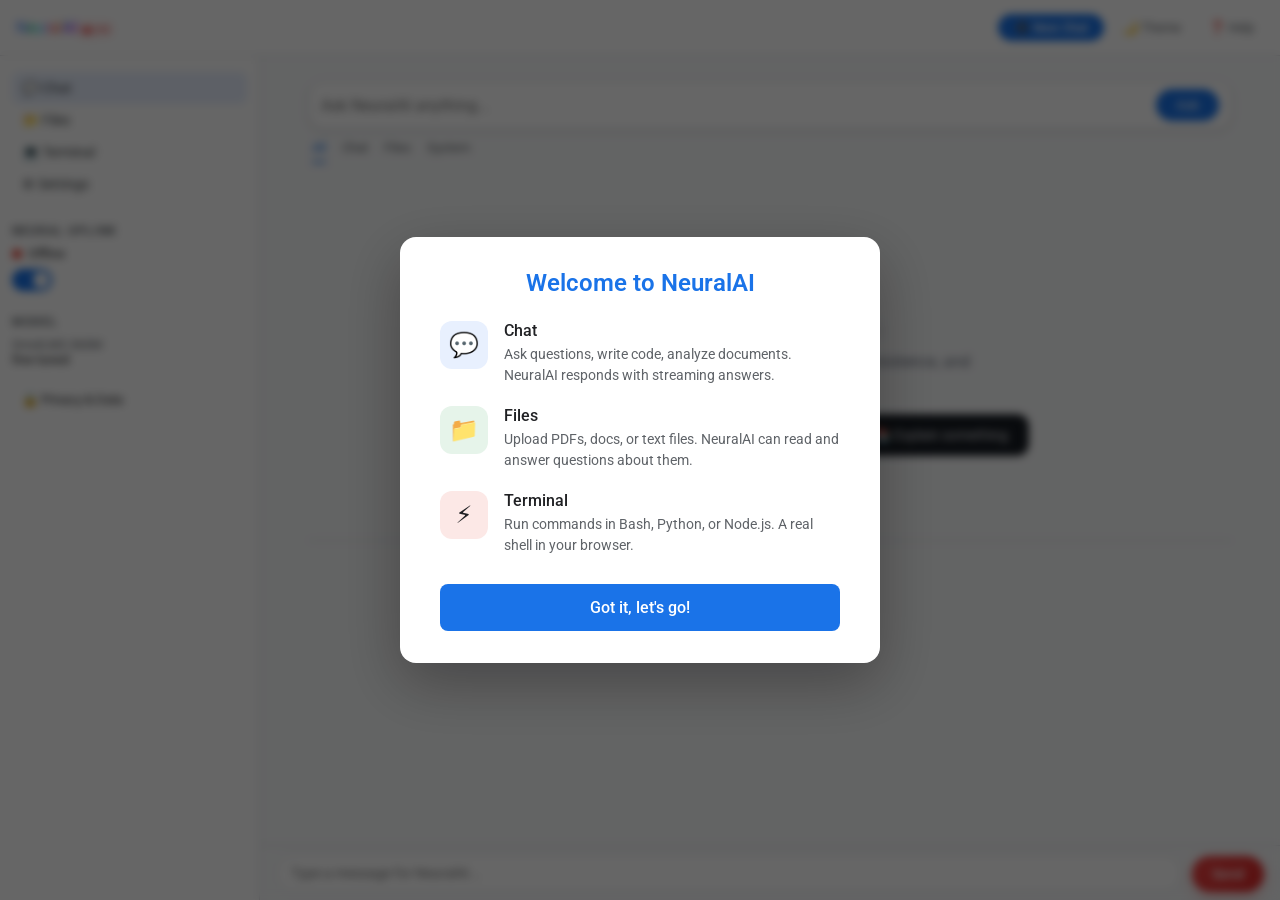
==== commit 5d91df7b: "Fix: Chat UI persistence, history dropdown, and New Chat button - Added New Chat button to topbar - " ====
--- a/from-scratch/web_ui/templates/index.html
+++ b/from-scratch/web_ui/templates/index.html
@@ -1728,6 +1728,7 @@
     </span>
   </div>
   <div class="topbar-right">
+    <button class="top-btn" id="newChatBtn" onclick="startNewChat()" style="background:#1a73e8;color:white;border-radius:20px;padding:6px 16px;font-weight:500;">➕ New Chat</button>
     <button class="top-btn" onclick="toggleDarkMode()">🌙 Theme</button>
     <button class="top-btn" onclick="showHelp()">❓ Help</button>
   </div>
@@ -1794,6 +1795,17 @@
 
       <!-- Results / Chat area -->
       <section class="results">
+        <!-- Welcome screen for new chats -->
+        <div id="welcomeScreen" style="display:flex;flex-direction:column;align-items:center;justify-content:center;padding:60px 20px;text-align:center;">
+          <div style="font-size:48px;margin-bottom:16px;">🧠</div>
+          <h2 style="font-size:24px;color:#e4e4e7;margin-bottom:8px;">Welcome to NeuralAI</h2>
+          <p style="color:#6b7280;margin-bottom:24px;max-width:400px;">Your personal AI assistant with memory, persistence, and smart routing.</p>
+          <div style="display:flex;flex-wrap:wrap;gap:12px;justify-content:center;">
+            <button class="prompt-card" data-prompt="What can you help me with?" style="padding:12px 20px;background:#161b22;border:1px solid rgba(255,255,255,0.1);border-radius:12px;color:#e4e4e7;cursor:pointer;font-size:14px;">💡 What can you do?</button>
+            <button class="prompt-card" data-prompt="Help me write some code" style="padding:12px 20px;background:#161b22;border:1px solid rgba(255,255,255,0.1);border-radius:12px;color:#e4e4e7;cursor:pointer;font-size:14px;">💻 Help me code</button>
+            <button class="prompt-card" data-prompt="Explain a complex topic to me" style="padding:12px 20px;background:#161b22;border:1px solid rgba(255,255,255,0.1);border-radius:12px;color:#e4e4e7;cursor:pointer;font-size:14px;">📚 Explain something</button>
+          </div>
+        </div>
         <div class="chat-thread" id="messages"></div>
       </section>
     </div>
@@ -1956,6 +1968,8 @@
 let attachedFiles = {};
 let termSid = null;
 let uplinkEnabled = false;
+let currentConversationId = null;
+let conversations = [];
 
 const messagesEl = document.getElementById('messages');
 const chatInput = document.getElementById('chatInput');
@@ -1965,6 +1979,7 @@
 const uplinkToggle = document.getElementById('uplinkToggle');
 const queryInput = document.getElementById('queryInput');
 const searchBtn = document.getElementById('searchBtn');
+const welcomeScreen = document.getElementById('welcomeScreen');
 
 function escHtml(text) { return text.replace(/&/g,'&amp;').replace(/</g,'&lt;').replace(/>/g,'&gt;'); }
 
@@ -2120,6 +2135,9 @@
   const msg = chatInput.value.trim();
   if (!msg || isStreaming) return;
 
+  // Hide welcome screen
+  if (welcomeScreen) welcomeScreen.style.display = 'none';
+
   chatInput.value = '';
   chatInput.style.height = 'auto';
   sendBtn.disabled = true;
@@ -2133,6 +2151,23 @@
   const aiEl = addMsg('ai', '');
   const bubbleEl = aiEl;
   showTypingIndicator();
+
+  // Create conversation if needed
+  if (!currentConversationId) {
+    try {
+      const createRes = await fetch('/api/conversations', {
+        method: 'POST',
+        headers: { 'Content-Type': 'application/json' },
+        body: JSON.stringify({ title: msg.slice(0, 40) + (msg.length > 40 ? '...' : '') })
+      });
+      const createData = await createRes.json();
+      if (createData.success) {
+        currentConversationId = createData.id;
+      }
+    } catch (e) {
+      console.error('Failed to create conversation:', e);
+    }
+  }
 
   try {
     const r = await fetch('/api/chat', {
@@ -2144,7 +2179,8 @@
         max_tokens: 512,
         messages: conversation,
         file_ids: Object.keys(attachedFiles),
-        use_uplink: uplinkEnabled
+        use_uplink: uplinkEnabled,
+        conversation_id: currentConversationId
       })
     });
 
@@ -2175,10 +2211,13 @@
     }
 
     conversation.push({ role: 'assistant', content: full });
+    
+    // Refresh conversation list
+    loadConversations();
 
   } catch (err) {
     hideTypingIndicator();
-    bubbleEl.innerHTML = '<span style=\"color:#ea4335\">Connection lost — retrying...</span>';
+    bubbleEl.innerHTML = '<span style="color:#ea4335">Connection lost — retrying...</span>';
     setTimeout(() => sendMsg(), 3000);
   } finally {
     hideTypingIndicator();
@@ -2420,6 +2459,117 @@
 
 
 // ========================================
+// CONVERSATION PERSISTENCE (SQLite)
+// ========================================
+
+async function loadConversations() {
+  try {
+    const res = await fetch('/api/conversations');
+    const data = await res.json();
+    conversations = data.conversations || [];
+    renderHistoryDropdown();
+  } catch (e) {
+    console.error('Failed to load conversations:', e);
+  }
+}
+
+async function startNewChat() {
+  try {
+    const res = await fetch('/api/conversations', {
+      method: 'POST',
+      headers: { 'Content-Type': 'application/json' },
+      body: JSON.stringify({ title: 'New Chat' })
+    });
+    const data = await res.json();
+    if (data.success) {
+      currentConversationId = data.id;
+      conversation = [];
+      messagesEl.innerHTML = '';
+      if (welcomeScreen) welcomeScreen.style.display = 'flex';
+      renderHistoryDropdown();
+      showToast('Started new chat', 'success');
+    }
+  } catch (e) {
+    showToast('Failed to create chat', 'error');
+  }
+}
+window.startNewChat = startNewChat;
+
+async function loadConversation(convId) {
+  try {
+    const res = await fetch(`/api/conversations/${convId}`);
+    const data = await res.json();
+    if (data.conversation) {
+      currentConversationId = convId;
+      conversation = data.messages.map(m => ({ role: m.role, content: m.content }));
+      messagesEl.innerHTML = '';
+      if (welcomeScreen) welcomeScreen.style.display = conversation.length ? 'none' : 'flex';
+      conversation.forEach(m => addMsg(m.role, m.content));
+      renderHistoryDropdown();
+      // Close dropdown
+      const dropdown = document.getElementById('historyDropdown');
+      if (dropdown) dropdown.style.display = 'none';
+    }
+  } catch (e) {
+    showToast('Failed to load conversation', 'error');
+  }
+}
+window.loadConversation = loadConversation;
+
+async function deleteConversation(convId, event) {
+  if (event) event.stopPropagation();
+  try {
+    await fetch(`/api/conversations/${convId}`, { method: 'DELETE' });
+    conversations = conversations.filter(c => c.id !== convId);
+    if (currentConversationId === convId) {
+      currentConversationId = null;
+      conversation = [];
+      messagesEl.innerHTML = '';
+      if (welcomeScreen) welcomeScreen.style.display = 'flex';
+    }
+    renderHistoryDropdown();
+    showToast('Conversation deleted', 'success');
+  } catch (e) {
+    showToast('Failed to delete conversation', 'error');
+  }
+}
+window.deleteConversation = deleteConversation;
+
+function renderHistoryDropdown() {
+  const list = document.getElementById('historyDropdownList');
+  const empty = document.getElementById('historyDropdownEmpty');
+  if (!list) return;
+  
+  list.innerHTML = '';
+  
+  if (conversations.length === 0) {
+    list.style.display = 'none';
+    if (empty) empty.style.display = 'block';
+    return;
+  }
+  
+  list.style.display = 'block';
+  if (empty) empty.style.display = 'none';
+  
+  conversations.slice(0, 10).forEach(conv => {
+    const item = document.createElement('div');
+    item.className = 'history-item';
+    item.style.cssText = 'padding:10px 12px;border-bottom:1px solid rgba(255,255,255,0.05);display:flex;justify-content:space-between;align-items:center;cursor:pointer;';
+    item.innerHTML = `
+      <span style="flex:1;overflow:hidden;text-overflow:ellipsis;white-space:nowrap;">${escHtml(conv.title)}</span>
+      <span style="font-size:11px;color:#6b7280;margin-left:8px;">${conv.message_count || 0} msgs</span>
+      <button onclick="deleteConversation('${conv.id}', event)" style="background:none;border:none;color:#ef4444;cursor:pointer;font-size:14px;margin-left:8px;opacity:0.5;">×</button>
+    `;
+    item.onclick = (e) => {
+      if (e.target.tagName !== 'BUTTON') {
+        loadConversation(conv.id);
+      }
+    };
+    list.appendChild(item);
+  });
+}
+
+// ========================================
 // NeuralAI UX & Accessibility Features
 // ========================================
 
@@ -2580,7 +2730,7 @@
 // Initialize UX features
 document.addEventListener('DOMContentLoaded', () => {
   loadDarkMode();
-  loadSavedConversation();
+  loadConversations(); // Load from SQLite instead of localStorage
   showOnboarding();
   setupMobileSidebar();
   setInterval(saveConversation, 10000);
